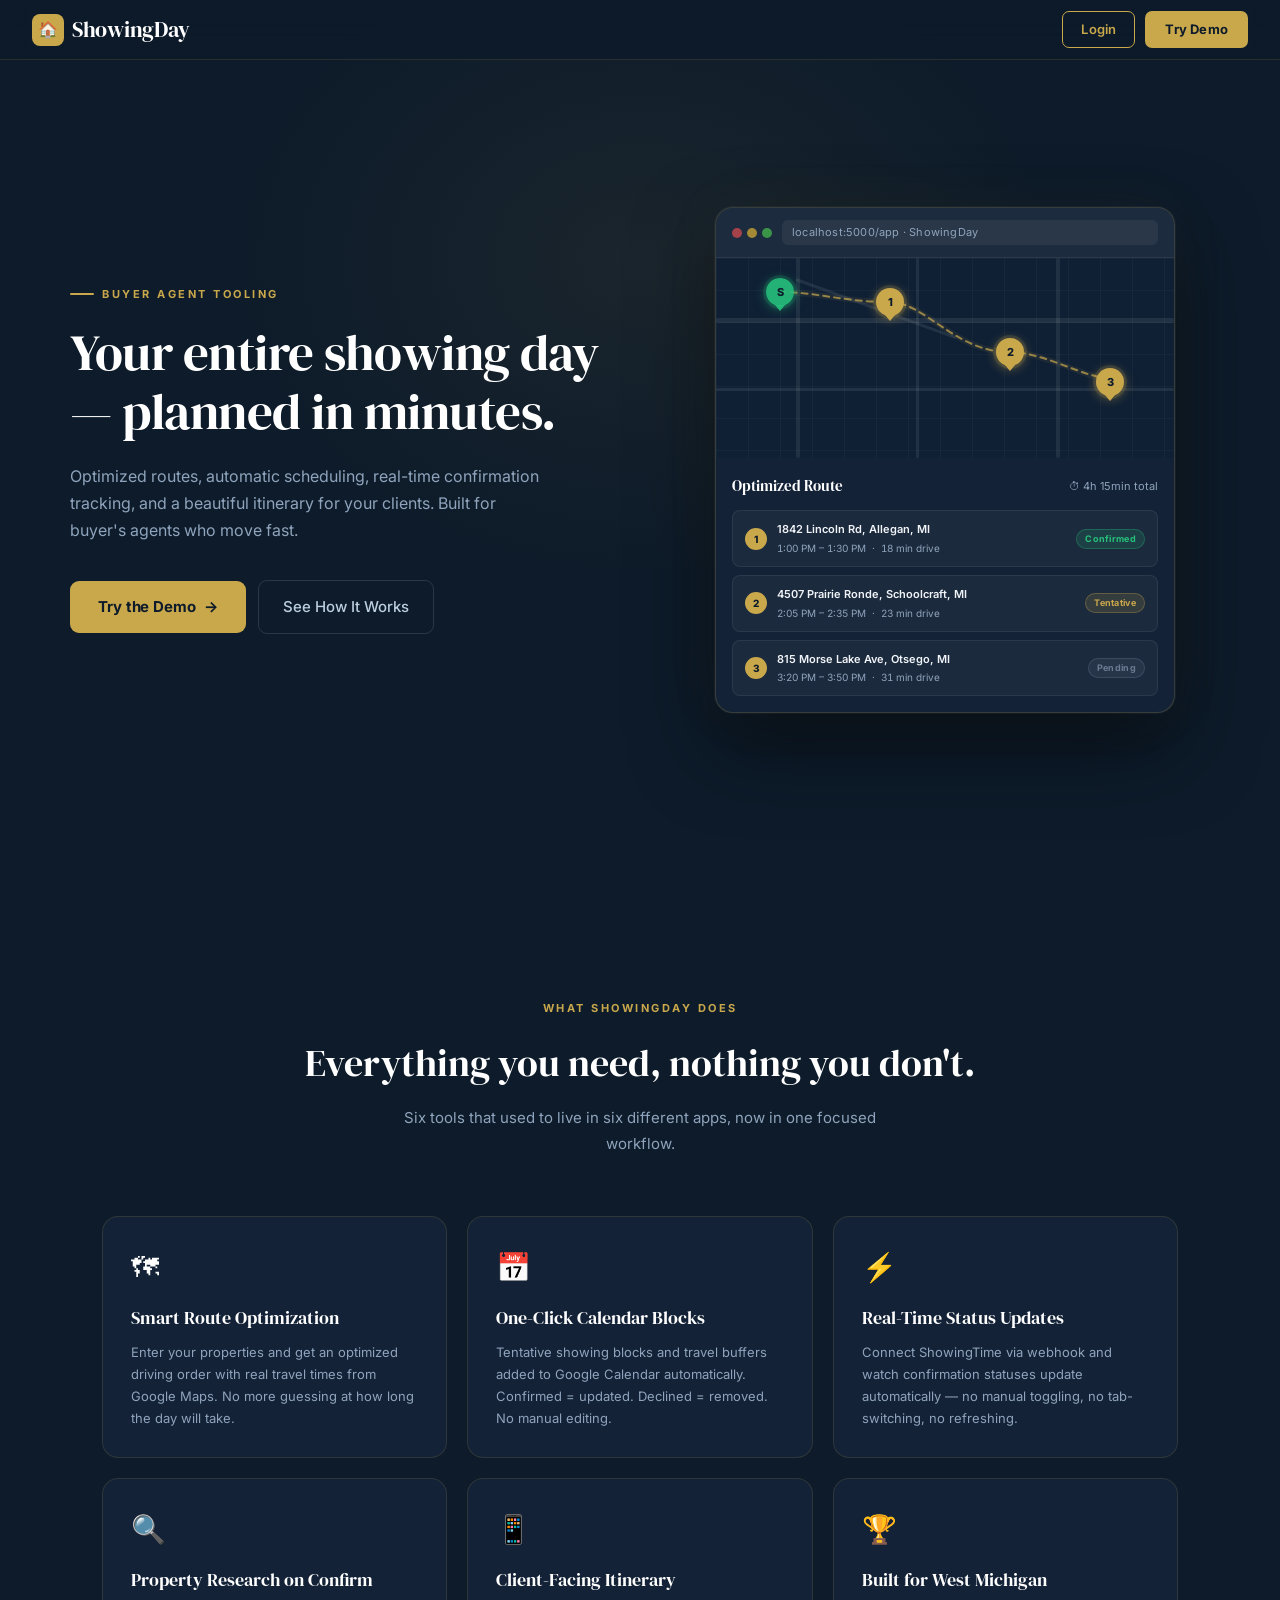
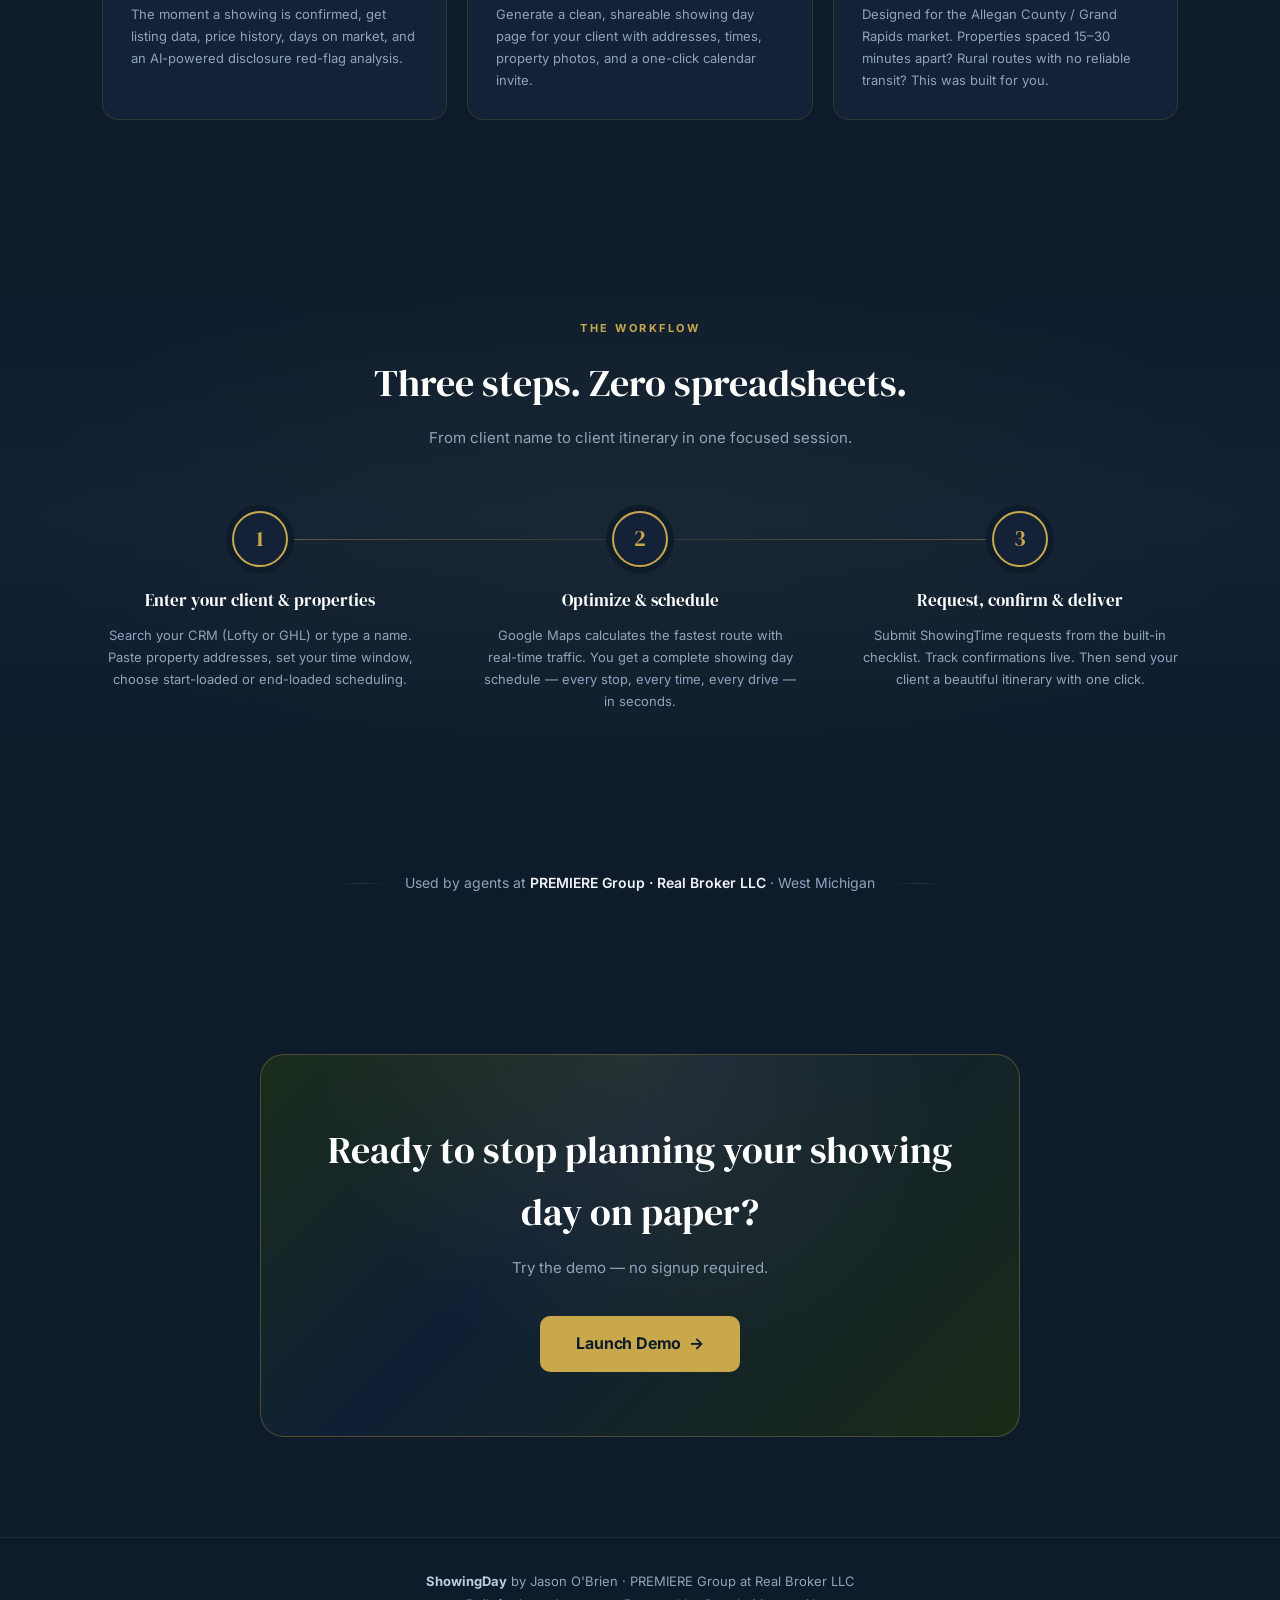
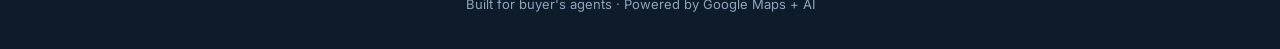
==== ui/landing.html @ 868c9749 "Landing page, login, settings panel, Google Calendar fix - ui/landing.html: marketing sales page wit" ====
<!DOCTYPE html>
<html lang="en">
<head>
  <meta charset="UTF-8">
  <meta name="viewport" content="width=device-width, initial-scale=1.0">
  <title>ShowingDay — Your entire showing day, planned in minutes</title>
  <link rel="preconnect" href="https://fonts.googleapis.com">
  <link rel="preconnect" href="https://fonts.gstatic.com" crossorigin>
  <link href="https://fonts.googleapis.com/css2?family=DM+Serif+Display&family=Inter:wght@300;400;500;600;700&display=swap" rel="stylesheet">
  <style>
    /* ── Reset & base ── */
    *, *::before, *::after { box-sizing: border-box; margin: 0; padding: 0; }

    :root {
      --navy:       #0D1B2A;
      --navy-mid:   #1a2d42;
      --navy-light: #243b55;
      --navy-card:  #132236;
      --gold:       #C9A84C;
      --gold-light: #e0c068;
      --gold-dim:   #8a6f2e;
      --gold-bg:    #b8913e;
      --white:      #FFFFFF;
      --white-soft: #f0f4f8;
      --text-muted: #8fa4bc;
      --text-mid:   #bccfe0;
      --border:     rgba(201, 168, 76, 0.15);
      --border-soft: rgba(255, 255, 255, 0.07);
      --radius:     10px;
      --radius-lg:  16px;
    }

    html { scroll-behavior: smooth; }

    body {
      font-family: 'Inter', -apple-system, BlinkMacSystemFont, sans-serif;
      background: var(--navy);
      color: var(--white);
      overflow-x: hidden;
      line-height: 1.6;
    }

    /* ── Scrollbar ── */
    ::-webkit-scrollbar { width: 5px; }
    ::-webkit-scrollbar-track { background: transparent; }
    ::-webkit-scrollbar-thumb { background: rgba(255,255,255,0.15); border-radius: 10px; }

    /* ── Typography ── */
    .serif { font-family: 'DM Serif Display', serif; font-weight: 400; }

    /* ── NAV ── */
    nav {
      position: fixed;
      top: 0; left: 0; right: 0;
      z-index: 1000;
      background: rgba(13, 27, 42, 0.85);
      backdrop-filter: blur(14px);
      -webkit-backdrop-filter: blur(14px);
      border-bottom: 1px solid var(--border);
      padding: 0 32px;
      height: 60px;
      display: flex;
      align-items: center;
      justify-content: space-between;
    }

    .nav-logo {
      font-family: 'DM Serif Display', serif;
      font-size: 22px;
      color: var(--white);
      text-decoration: none;
      display: flex;
      align-items: center;
      gap: 8px;
      letter-spacing: -0.3px;
    }

    .nav-logo .house-icon {
      width: 32px;
      height: 32px;
      background: var(--gold);
      border-radius: 8px;
      display: flex;
      align-items: center;
      justify-content: center;
      font-size: 16px;
      flex-shrink: 0;
    }

    .nav-actions {
      display: flex;
      align-items: center;
      gap: 10px;
    }

    .btn-nav-login {
      background: none;
      border: 1.5px solid var(--gold);
      color: var(--gold);
      font-family: 'Inter', sans-serif;
      font-size: 13px;
      font-weight: 600;
      padding: 7px 18px;
      border-radius: 7px;
      cursor: pointer;
      text-decoration: none;
      transition: all 0.2s ease;
      letter-spacing: 0.2px;
    }

    .btn-nav-login:hover {
      background: rgba(201, 168, 76, 0.1);
      color: var(--gold-light);
    }

    .btn-nav-demo {
      background: var(--gold);
      border: none;
      color: var(--navy);
      font-family: 'Inter', sans-serif;
      font-size: 13px;
      font-weight: 700;
      padding: 8px 20px;
      border-radius: 7px;
      cursor: pointer;
      text-decoration: none;
      transition: all 0.2s ease;
      letter-spacing: 0.2px;
    }

    .btn-nav-demo:hover {
      background: var(--gold-light);
      box-shadow: 0 4px 16px rgba(201, 168, 76, 0.35);
      transform: translateY(-1px);
    }

    /* ── HERO ── */
    .hero {
      min-height: 100vh;
      display: flex;
      align-items: center;
      justify-content: center;
      padding: 100px 32px 80px;
      position: relative;
      overflow: hidden;
    }

    /* Subtle radial glow behind hero */
    .hero::before {
      content: '';
      position: absolute;
      top: -10%;
      left: 50%;
      transform: translateX(-50%);
      width: 900px;
      height: 700px;
      background: radial-gradient(ellipse, rgba(201, 168, 76, 0.07) 0%, transparent 65%);
      pointer-events: none;
    }

    .hero-inner {
      max-width: 1140px;
      width: 100%;
      display: grid;
      grid-template-columns: 1fr 1fr;
      gap: 80px;
      align-items: center;
    }

    .hero-content {
      position: relative;
      z-index: 1;
    }

    .hero-eyebrow {
      font-size: 11px;
      font-weight: 700;
      color: var(--gold);
      text-transform: uppercase;
      letter-spacing: 2.5px;
      margin-bottom: 20px;
      display: flex;
      align-items: center;
      gap: 8px;
    }

    .hero-eyebrow::before {
      content: '';
      display: inline-block;
      width: 24px;
      height: 2px;
      background: var(--gold);
      border-radius: 2px;
    }

    .hero-headline {
      font-family: 'DM Serif Display', serif;
      font-size: clamp(2.4rem, 4vw, 3.6rem);
      line-height: 1.15;
      color: var(--white);
      margin-bottom: 22px;
      letter-spacing: -0.5px;
    }

    .hero-subheadline {
      font-size: 16px;
      color: var(--text-muted);
      line-height: 1.7;
      margin-bottom: 36px;
      max-width: 480px;
    }

    .hero-ctas {
      display: flex;
      gap: 12px;
      flex-wrap: wrap;
      align-items: center;
    }

    .btn-hero-primary {
      background: var(--gold);
      color: var(--navy);
      font-family: 'Inter', sans-serif;
      font-size: 15px;
      font-weight: 700;
      padding: 14px 28px;
      border-radius: 9px;
      border: none;
      cursor: pointer;
      text-decoration: none;
      display: inline-flex;
      align-items: center;
      gap: 6px;
      transition: all 0.2s ease;
      letter-spacing: -0.1px;
    }

    .btn-hero-primary:hover {
      background: var(--gold-light);
      box-shadow: 0 6px 24px rgba(201, 168, 76, 0.4);
      transform: translateY(-2px);
    }

    .btn-hero-ghost {
      background: none;
      color: var(--text-mid);
      font-family: 'Inter', sans-serif;
      font-size: 15px;
      font-weight: 500;
      padding: 14px 24px;
      border-radius: 9px;
      border: 1px solid rgba(255,255,255,0.12);
      cursor: pointer;
      text-decoration: none;
      display: inline-flex;
      align-items: center;
      gap: 6px;
      transition: all 0.2s ease;
    }

    .btn-hero-ghost:hover {
      border-color: rgba(255,255,255,0.25);
      color: var(--white);
      background: rgba(255,255,255,0.05);
    }

    /* ── Hero mockup visual ── */
    .hero-visual {
      position: relative;
      z-index: 1;
      display: flex;
      align-items: center;
      justify-content: center;
    }

    /* Browser / phone chrome frame */
    .mockup-frame {
      width: 100%;
      max-width: 460px;
      background: var(--navy-card);
      border: 1px solid rgba(201, 168, 76, 0.2);
      border-radius: 18px;
      overflow: hidden;
      box-shadow:
        0 0 0 1px rgba(255,255,255,0.04),
        0 32px 80px rgba(0,0,0,0.5),
        0 0 60px rgba(201, 168, 76, 0.06);
    }

    /* Fake browser chrome */
    .mockup-chrome {
      background: rgba(255,255,255,0.04);
      border-bottom: 1px solid rgba(255,255,255,0.07);
      padding: 12px 16px;
      display: flex;
      align-items: center;
      gap: 10px;
    }

    .chrome-dots {
      display: flex;
      gap: 5px;
    }

    .chrome-dot {
      width: 10px;
      height: 10px;
      border-radius: 50%;
    }

    .chrome-dot:nth-child(1) { background: rgba(255,80,80,0.6); }
    .chrome-dot:nth-child(2) { background: rgba(255,200,50,0.6); }
    .chrome-dot:nth-child(3) { background: rgba(80,220,80,0.6); }

    .chrome-url {
      flex: 1;
      background: rgba(255,255,255,0.06);
      border-radius: 6px;
      padding: 4px 10px;
      font-size: 11px;
      color: var(--text-muted);
      font-family: 'Inter', sans-serif;
      letter-spacing: 0.2px;
    }

    /* Map area */
    .mockup-map {
      background: #0f2035;
      position: relative;
      height: 200px;
      overflow: hidden;
    }

    /* Grid lines mimicking map tiles */
    .mockup-map::before {
      content: '';
      position: absolute;
      inset: 0;
      background-image:
        linear-gradient(rgba(255,255,255,0.03) 1px, transparent 1px),
        linear-gradient(90deg, rgba(255,255,255,0.03) 1px, transparent 1px);
      background-size: 32px 32px;
    }

    /* Road-like lines */
    .map-road {
      position: absolute;
      background: rgba(255,255,255,0.08);
      border-radius: 2px;
    }

    .map-road.h1 { top: 60px; left: 0; right: 0; height: 5px; }
    .map-road.h2 { top: 130px; left: 0; right: 0; height: 3px; }
    .map-road.v1 { left: 80px; top: 0; bottom: 0; width: 4px; }
    .map-road.v2 { left: 200px; top: 0; bottom: 0; width: 3px; }
    .map-road.v3 { left: 340px; top: 0; bottom: 0; width: 4px; }
    .map-road.diag {
      top: 20px;
      left: 80px;
      width: 170px;
      height: 3px;
      transform: rotate(20deg);
      transform-origin: left center;
    }

    /* Route connector line */
    .route-connector {
      position: absolute;
      top: 0; left: 0; right: 0; bottom: 0;
      pointer-events: none;
    }

    .route-connector svg {
      width: 100%;
      height: 100%;
    }

    /* Map markers */
    .map-marker {
      position: absolute;
      width: 28px;
      height: 28px;
      background: var(--gold);
      border-radius: 50%;
      display: flex;
      align-items: center;
      justify-content: center;
      font-size: 11px;
      font-weight: 800;
      color: var(--navy);
      font-family: 'Inter', sans-serif;
      box-shadow: 0 2px 12px rgba(201, 168, 76, 0.5), 0 0 0 3px rgba(201, 168, 76, 0.15);
      z-index: 2;
    }

    .map-marker::after {
      content: '';
      position: absolute;
      bottom: -5px;
      left: 50%;
      transform: translateX(-50%);
      width: 0;
      height: 0;
      border-left: 5px solid transparent;
      border-right: 5px solid transparent;
      border-top: 6px solid var(--gold);
    }

    .map-marker.start {
      background: rgba(39, 193, 124, 0.9);
      box-shadow: 0 2px 12px rgba(39, 193, 124, 0.5), 0 0 0 3px rgba(39, 193, 124, 0.15);
    }

    .map-marker.start::after {
      border-top-color: rgba(39, 193, 124, 0.9);
    }

    .map-marker.m1 { top: 20px; left: 50px; }
    .map-marker.m2 { top: 30px; left: 160px; }
    .map-marker.m3 { top: 80px; left: 280px; }
    .map-marker.m4 { top: 110px; left: 380px; }

    /* Sidebar rows */
    .mockup-sidebar {
      padding: 16px;
      display: flex;
      flex-direction: column;
      gap: 8px;
    }

    .mockup-header-row {
      display: flex;
      align-items: center;
      justify-content: space-between;
      margin-bottom: 4px;
    }

    .mockup-title {
      font-family: 'DM Serif Display', serif;
      font-size: 15px;
      color: var(--white);
    }

    .mockup-meta {
      font-size: 11px;
      color: var(--text-muted);
      font-family: 'Inter', sans-serif;
    }

    .mockup-stop {
      background: rgba(255,255,255,0.04);
      border: 1px solid rgba(255,255,255,0.07);
      border-radius: 8px;
      padding: 10px 12px;
      display: flex;
      align-items: center;
      gap: 10px;
    }

    .mockup-stop-num {
      width: 22px;
      height: 22px;
      background: var(--gold);
      border-radius: 50%;
      display: flex;
      align-items: center;
      justify-content: center;
      font-size: 10px;
      font-weight: 800;
      color: var(--navy);
      flex-shrink: 0;
      font-family: 'Inter', sans-serif;
    }

    .mockup-stop-info {
      flex: 1;
      min-width: 0;
    }

    .mockup-stop-addr {
      font-size: 11px;
      font-weight: 600;
      color: var(--white-soft);
      font-family: 'Inter', sans-serif;
      white-space: nowrap;
      overflow: hidden;
      text-overflow: ellipsis;
    }

    .mockup-stop-time {
      font-size: 10px;
      color: var(--text-muted);
      font-family: 'Inter', sans-serif;
      margin-top: 1px;
      font-variant-numeric: tabular-nums;
    }

    .mockup-badge {
      padding: 2px 8px;
      border-radius: 10px;
      font-size: 9px;
      font-weight: 700;
      font-family: 'Inter', sans-serif;
      letter-spacing: 0.3px;
      flex-shrink: 0;
    }

    .badge-confirmed {
      background: rgba(39, 193, 124, 0.15);
      color: #27c17c;
      border: 1px solid rgba(39, 193, 124, 0.3);
    }

    .badge-tentative {
      background: rgba(201, 168, 76, 0.15);
      color: var(--gold);
      border: 1px solid rgba(201, 168, 76, 0.3);
    }

    .badge-pending {
      background: rgba(107, 124, 147, 0.15);
      color: #6b7c93;
      border: 1px solid rgba(107, 124, 147, 0.3);
    }

    /* ── FEATURES SECTION ── */
    .section-features {
      padding: 100px 32px;
      max-width: 1140px;
      margin: 0 auto;
    }

    .section-label {
      font-size: 11px;
      font-weight: 700;
      color: var(--gold);
      text-transform: uppercase;
      letter-spacing: 2.5px;
      text-align: center;
      margin-bottom: 14px;
    }

    .section-headline {
      font-family: 'DM Serif Display', serif;
      font-size: clamp(1.8rem, 3vw, 2.6rem);
      text-align: center;
      color: var(--white);
      margin-bottom: 12px;
    }

    .section-subhead {
      text-align: center;
      color: var(--text-muted);
      font-size: 15px;
      max-width: 540px;
      margin: 0 auto 60px;
      line-height: 1.7;
    }

    .features-grid {
      display: grid;
      grid-template-columns: repeat(3, 1fr);
      gap: 20px;
    }

    .feature-card {
      background: var(--navy-card);
      border: 1px solid var(--border);
      border-radius: var(--radius-lg);
      padding: 28px;
      transition: all 0.25s ease;
      position: relative;
      overflow: hidden;
    }

    .feature-card::before {
      content: '';
      position: absolute;
      top: 0; left: 0; right: 0;
      height: 2px;
      background: linear-gradient(90deg, transparent, rgba(201, 168, 76, 0.4), transparent);
      opacity: 0;
      transition: opacity 0.25s ease;
    }

    .feature-card:hover {
      border-color: rgba(201, 168, 76, 0.3);
      transform: translateY(-3px);
      box-shadow: 0 16px 48px rgba(0, 0, 0, 0.3);
    }

    .feature-card:hover::before { opacity: 1; }

    .feature-icon {
      font-size: 28px;
      margin-bottom: 14px;
      display: block;
    }

    .feature-title {
      font-family: 'DM Serif Display', serif;
      font-size: 18px;
      color: var(--white);
      margin-bottom: 8px;
    }

    .feature-desc {
      font-size: 13px;
      color: var(--text-muted);
      line-height: 1.7;
    }

    /* ── HOW IT WORKS ── */
    .section-how {
      padding: 100px 32px;
      background: linear-gradient(180deg, var(--navy) 0%, rgba(26, 45, 66, 0.4) 50%, var(--navy) 100%);
      position: relative;
    }

    .section-how::before {
      content: '';
      position: absolute;
      inset: 0;
      background: radial-gradient(ellipse at 50% 50%, rgba(201, 168, 76, 0.04) 0%, transparent 70%);
      pointer-events: none;
    }

    .how-inner {
      max-width: 1140px;
      margin: 0 auto;
    }

    .how-steps {
      display: grid;
      grid-template-columns: repeat(3, 1fr);
      gap: 0;
      position: relative;
      margin-top: 60px;
    }

    /* Connector line between steps */
    .how-steps::before {
      content: '';
      position: absolute;
      top: 28px;
      left: calc(16.67% + 28px);
      right: calc(16.67% + 28px);
      height: 1px;
      background: linear-gradient(90deg, var(--gold), rgba(201, 168, 76, 0.3), var(--gold));
      opacity: 0.4;
    }

    .how-step {
      display: flex;
      flex-direction: column;
      align-items: center;
      text-align: center;
      padding: 0 32px;
      position: relative;
    }

    .how-step-number {
      width: 56px;
      height: 56px;
      border-radius: 50%;
      background: var(--navy-card);
      border: 2px solid var(--gold);
      display: flex;
      align-items: center;
      justify-content: center;
      font-family: 'DM Serif Display', serif;
      font-size: 22px;
      color: var(--gold);
      margin-bottom: 20px;
      flex-shrink: 0;
      position: relative;
      z-index: 1;
      box-shadow: 0 0 0 6px var(--navy);
    }

    .how-step-title {
      font-family: 'DM Serif Display', serif;
      font-size: 17px;
      color: var(--white);
      margin-bottom: 10px;
    }

    .how-step-desc {
      font-size: 13px;
      color: var(--text-muted);
      line-height: 1.7;
    }

    /* ── TRUST BAR ── */
    .section-trust {
      padding: 60px 32px;
      text-align: center;
      position: relative;
    }

    .trust-inner {
      display: flex;
      align-items: center;
      justify-content: center;
      gap: 20px;
      max-width: 600px;
      margin: 0 auto;
    }

    .trust-line {
      flex: 1;
      height: 1px;
      background: linear-gradient(90deg, transparent, rgba(255,255,255,0.12), transparent);
    }

    .trust-text {
      font-size: 14px;
      color: var(--text-muted);
      white-space: nowrap;
      font-weight: 400;
      text-align: center;
      flex-shrink: 0;
    }

    .trust-text strong {
      color: var(--white-soft);
      font-weight: 600;
    }

    /* ── CTA BANNER ── */
    .section-cta {
      padding: 100px 32px;
    }

    .cta-banner {
      max-width: 760px;
      margin: 0 auto;
      background: linear-gradient(135deg, #1a2c1a 0%, #0f2035 40%, #1a2a16 100%);
      border: 1px solid rgba(201, 168, 76, 0.3);
      border-radius: 24px;
      padding: 64px 48px;
      text-align: center;
      position: relative;
      overflow: hidden;
    }

    .cta-banner::before {
      content: '';
      position: absolute;
      inset: 0;
      background: radial-gradient(ellipse at 50% 0%, rgba(201, 168, 76, 0.12) 0%, transparent 60%);
      pointer-events: none;
    }

    .cta-headline {
      font-family: 'DM Serif Display', serif;
      font-size: clamp(1.7rem, 3vw, 2.4rem);
      color: var(--white);
      margin-bottom: 14px;
      position: relative;
      z-index: 1;
    }

    .cta-subtext {
      font-size: 15px;
      color: var(--text-muted);
      margin-bottom: 36px;
      position: relative;
      z-index: 1;
    }

    .btn-cta {
      display: inline-flex;
      align-items: center;
      gap: 8px;
      background: var(--gold);
      color: var(--navy);
      font-family: 'Inter', sans-serif;
      font-size: 16px;
      font-weight: 700;
      padding: 15px 36px;
      border-radius: 10px;
      border: none;
      cursor: pointer;
      text-decoration: none;
      transition: all 0.2s ease;
      position: relative;
      z-index: 1;
      letter-spacing: -0.2px;
    }

    .btn-cta:hover {
      background: var(--gold-light);
      box-shadow: 0 8px 32px rgba(201, 168, 76, 0.4);
      transform: translateY(-2px);
    }

    /* ── FOOTER ── */
    footer {
      border-top: 1px solid var(--border-soft);
      padding: 32px;
      text-align: center;
    }

    .footer-text {
      font-size: 13px;
      color: var(--text-muted);
      line-height: 1.8;
    }

    .footer-text strong {
      color: var(--text-mid);
    }

    /* ── RESPONSIVE ── */
    @media (max-width: 1000px) {
      .hero-inner {
        grid-template-columns: 1fr;
        gap: 48px;
        text-align: center;
      }

      .hero-eyebrow {
        justify-content: center;
      }

      .hero-subheadline {
        max-width: none;
      }

      .hero-ctas {
        justify-content: center;
      }

      .hero-visual {
        order: -1;
      }

      .mockup-frame {
        max-width: 400px;
      }

      .features-grid {
        grid-template-columns: repeat(2, 1fr);
      }
    }

    @media (max-width: 700px) {
      nav { padding: 0 20px; }
      .nav-logo span:not(.house-icon) { display: none; }

      .hero { padding: 90px 20px 60px; }
      .hero-headline { font-size: 2.1rem; }

      .section-features,
      .section-how,
      .section-cta { padding: 70px 20px; }

      .features-grid { grid-template-columns: 1fr; }

      .how-steps {
        grid-template-columns: 1fr;
        gap: 40px;
      }

      .how-steps::before { display: none; }

      .cta-banner { padding: 44px 28px; }

      .trust-inner { flex-direction: column; gap: 10px; }
      .trust-line { width: 100px; height: 1px; }
    }
  </style>
</head>
<body>

<!-- ════════════════════ NAV ════════════════════ -->
<nav>
  <a href="/" class="nav-logo">
    <span class="house-icon">🏠</span>
    ShowingDay
  </a>
  <div class="nav-actions">
    <a href="/login" class="btn-nav-login">Login</a>
    <a href="/login" class="btn-nav-demo">Try Demo</a>
  </div>
</nav>


<!-- ════════════════════ HERO ════════════════════ -->
<section class="hero">
  <div class="hero-inner">

    <!-- Left: copy -->
    <div class="hero-content">
      <div class="hero-eyebrow">Buyer Agent Tooling</div>
      <h1 class="hero-headline serif">Your entire showing day — planned in minutes.</h1>
      <p class="hero-subheadline">
        Optimized routes, automatic scheduling, real-time confirmation tracking, and a beautiful itinerary for your clients. Built for buyer's agents who move fast.
      </p>
      <div class="hero-ctas">
        <a href="/login" class="btn-hero-primary">Try the Demo &nbsp;→</a>
        <a href="#how-it-works" class="btn-hero-ghost">See How It Works</a>
      </div>
    </div>

    <!-- Right: mockup visual -->
    <div class="hero-visual">
      <div class="mockup-frame">

        <!-- Browser chrome -->
        <div class="mockup-chrome">
          <div class="chrome-dots">
            <div class="chrome-dot"></div>
            <div class="chrome-dot"></div>
            <div class="chrome-dot"></div>
          </div>
          <div class="chrome-url">localhost:5000/app · ShowingDay</div>
        </div>

        <!-- Map area -->
        <div class="mockup-map">
          <div class="map-road h1"></div>
          <div class="map-road h2"></div>
          <div class="map-road v1"></div>
          <div class="map-road v2"></div>
          <div class="map-road v3"></div>
          <div class="map-road diag"></div>

          <!-- Route connector SVG -->
          <div class="route-connector">
            <svg viewBox="0 0 460 200" preserveAspectRatio="none" xmlns="http://www.w3.org/2000/svg">
              <!-- Dashed gold route line connecting markers -->
              <path
                d="M 64 34 C 100 34, 130 44, 174 44 C 210 44, 240 94, 294 94 C 330 94, 370 120, 394 120"
                fill="none"
                stroke="#C9A84C"
                stroke-width="2"
                stroke-dasharray="6 5"
                stroke-linecap="round"
                opacity="0.7"
              />
              <!-- Glow version -->
              <path
                d="M 64 34 C 100 34, 130 44, 174 44 C 210 44, 240 94, 294 94 C 330 94, 370 120, 394 120"
                fill="none"
                stroke="#C9A84C"
                stroke-width="6"
                stroke-linecap="round"
                opacity="0.08"
              />
            </svg>
          </div>

          <div class="map-marker start m1">S</div>
          <div class="map-marker m2">1</div>
          <div class="map-marker m3">2</div>
          <div class="map-marker m4">3</div>
        </div>

        <!-- Stop list sidebar -->
        <div class="mockup-sidebar">
          <div class="mockup-header-row">
            <span class="mockup-title">Optimized Route</span>
            <span class="mockup-meta">⏱ 4h 15min total</span>
          </div>

          <div class="mockup-stop">
            <div class="mockup-stop-num">1</div>
            <div class="mockup-stop-info">
              <div class="mockup-stop-addr">1842 Lincoln Rd, Allegan, MI</div>
              <div class="mockup-stop-time">1:00 PM – 1:30 PM &nbsp;·&nbsp; 18 min drive</div>
            </div>
            <span class="mockup-badge badge-confirmed">Confirmed</span>
          </div>

          <div class="mockup-stop">
            <div class="mockup-stop-num">2</div>
            <div class="mockup-stop-info">
              <div class="mockup-stop-addr">4507 Prairie Ronde, Schoolcraft, MI</div>
              <div class="mockup-stop-time">2:05 PM – 2:35 PM &nbsp;·&nbsp; 23 min drive</div>
            </div>
            <span class="mockup-badge badge-tentative">Tentative</span>
          </div>

          <div class="mockup-stop">
            <div class="mockup-stop-num">3</div>
            <div class="mockup-stop-info">
              <div class="mockup-stop-addr">815 Morse Lake Ave, Otsego, MI</div>
              <div class="mockup-stop-time">3:20 PM – 3:50 PM &nbsp;·&nbsp; 31 min drive</div>
            </div>
            <span class="mockup-badge badge-pending">Pending</span>
          </div>
        </div>

      </div>
    </div>

  </div>
</section>


<!-- ════════════════════ FEATURES ════════════════════ -->
<section class="section-features" id="features">
  <div class="section-label">What ShowingDay Does</div>
  <h2 class="section-headline serif">Everything you need, nothing you don't.</h2>
  <p class="section-subhead">Six tools that used to live in six different apps, now in one focused workflow.</p>

  <div class="features-grid">

    <div class="feature-card">
      <span class="feature-icon">🗺</span>
      <div class="feature-title serif">Smart Route Optimization</div>
      <p class="feature-desc">Enter your properties and get an optimized driving order with real travel times from Google Maps. No more guessing at how long the day will take.</p>
    </div>

    <div class="feature-card">
      <span class="feature-icon">📅</span>
      <div class="feature-title serif">One-Click Calendar Blocks</div>
      <p class="feature-desc">Tentative showing blocks and travel buffers added to Google Calendar automatically. Confirmed = updated. Declined = removed. No manual editing.</p>
    </div>

    <div class="feature-card">
      <span class="feature-icon">⚡</span>
      <div class="feature-title serif">Real-Time Status Updates</div>
      <p class="feature-desc">Connect ShowingTime via webhook and watch confirmation statuses update automatically — no manual toggling, no tab-switching, no refreshing.</p>
    </div>

    <div class="feature-card">
      <span class="feature-icon">🔍</span>
      <div class="feature-title serif">Property Research on Confirm</div>
      <p class="feature-desc">The moment a showing is confirmed, get listing data, price history, days on market, and an AI-powered disclosure red-flag analysis.</p>
    </div>

    <div class="feature-card">
      <span class="feature-icon">📱</span>
      <div class="feature-title serif">Client-Facing Itinerary</div>
      <p class="feature-desc">Generate a clean, shareable showing day page for your client with addresses, times, property photos, and a one-click calendar invite.</p>
    </div>

    <div class="feature-card">
      <span class="feature-icon">🏆</span>
      <div class="feature-title serif">Built for West Michigan</div>
      <p class="feature-desc">Designed for the Allegan County / Grand Rapids market. Properties spaced 15–30 minutes apart? Rural routes with no reliable transit? This was built for you.</p>
    </div>

  </div>
</section>


<!-- ════════════════════ HOW IT WORKS ════════════════════ -->
<section class="section-how" id="how-it-works">
  <div class="how-inner">
    <div class="section-label">The Workflow</div>
    <h2 class="section-headline serif">Three steps. Zero spreadsheets.</h2>
    <p class="section-subhead">From client name to client itinerary in one focused session.</p>

    <div class="how-steps">

      <div class="how-step">
        <div class="how-step-number">1</div>
        <div class="how-step-title serif">Enter your client &amp; properties</div>
        <p class="how-step-desc">Search your CRM (Lofty or GHL) or type a name. Paste property addresses, set your time window, choose start-loaded or end-loaded scheduling.</p>
      </div>

      <div class="how-step">
        <div class="how-step-number">2</div>
        <div class="how-step-title serif">Optimize &amp; schedule</div>
        <p class="how-step-desc">Google Maps calculates the fastest route with real-time traffic. You get a complete showing day schedule — every stop, every time, every drive — in seconds.</p>
      </div>

      <div class="how-step">
        <div class="how-step-number">3</div>
        <div class="how-step-title serif">Request, confirm &amp; deliver</div>
        <p class="how-step-desc">Submit ShowingTime requests from the built-in checklist. Track confirmations live. Then send your client a beautiful itinerary with one click.</p>
      </div>

    </div>
  </div>
</section>


<!-- ════════════════════ TRUST BAR ════════════════════ -->
<section class="section-trust">
  <div class="trust-inner">
    <div class="trust-line"></div>
    <p class="trust-text">Used by agents at <strong>PREMIERE Group &middot; Real Broker LLC</strong> &middot; West Michigan</p>
    <div class="trust-line"></div>
  </div>
</section>


<!-- ════════════════════ CTA BANNER ════════════════════ -->
<section class="section-cta">
  <div class="cta-banner">
    <h2 class="cta-headline serif">Ready to stop planning your showing day on paper?</h2>
    <p class="cta-subtext">Try the demo — no signup required.</p>
    <a href="/login" class="btn-cta">Launch Demo &nbsp;→</a>
  </div>
</section>


<!-- ════════════════════ FOOTER ════════════════════ -->
<footer>
  <p class="footer-text">
    <strong>ShowingDay</strong> by Jason O'Brien &middot; PREMIERE Group at Real Broker LLC<br>
    Built for buyer's agents &middot; Powered by Google Maps + AI
  </p>
</footer>

</body>
</html>
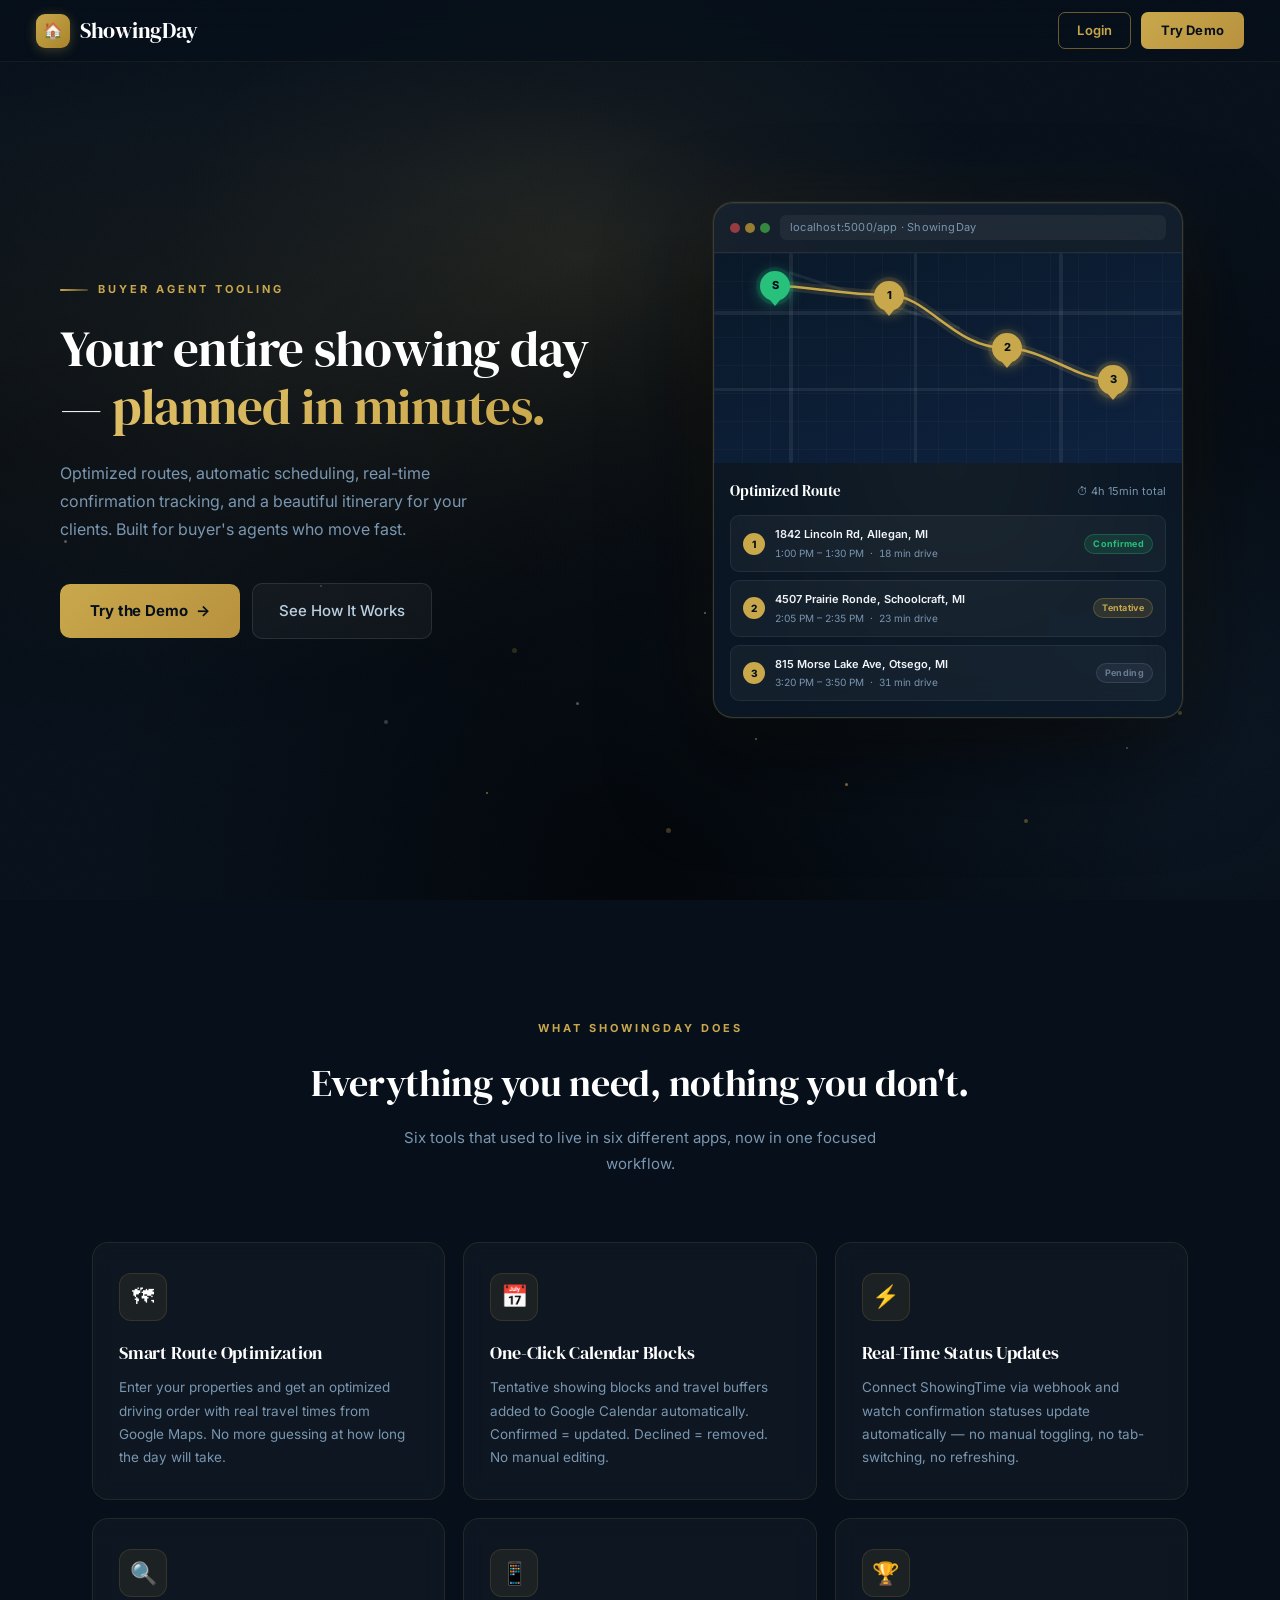
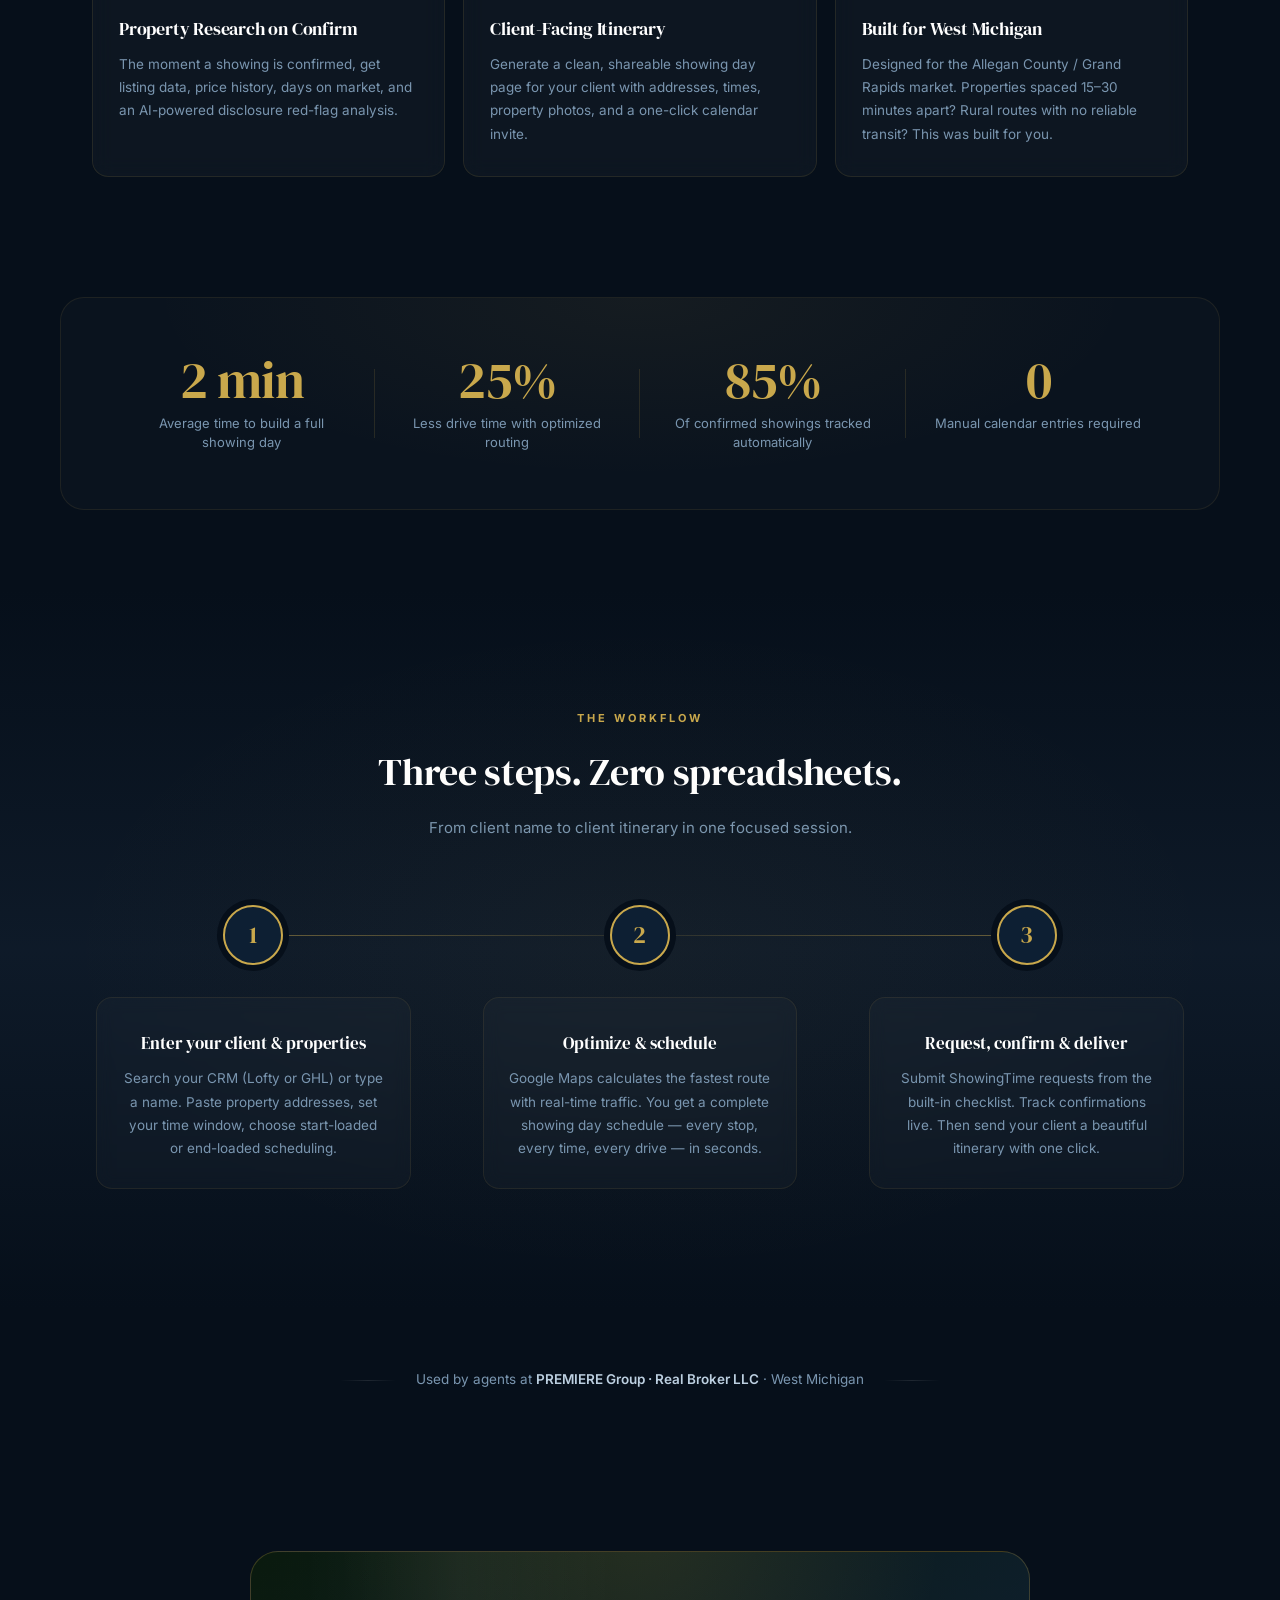
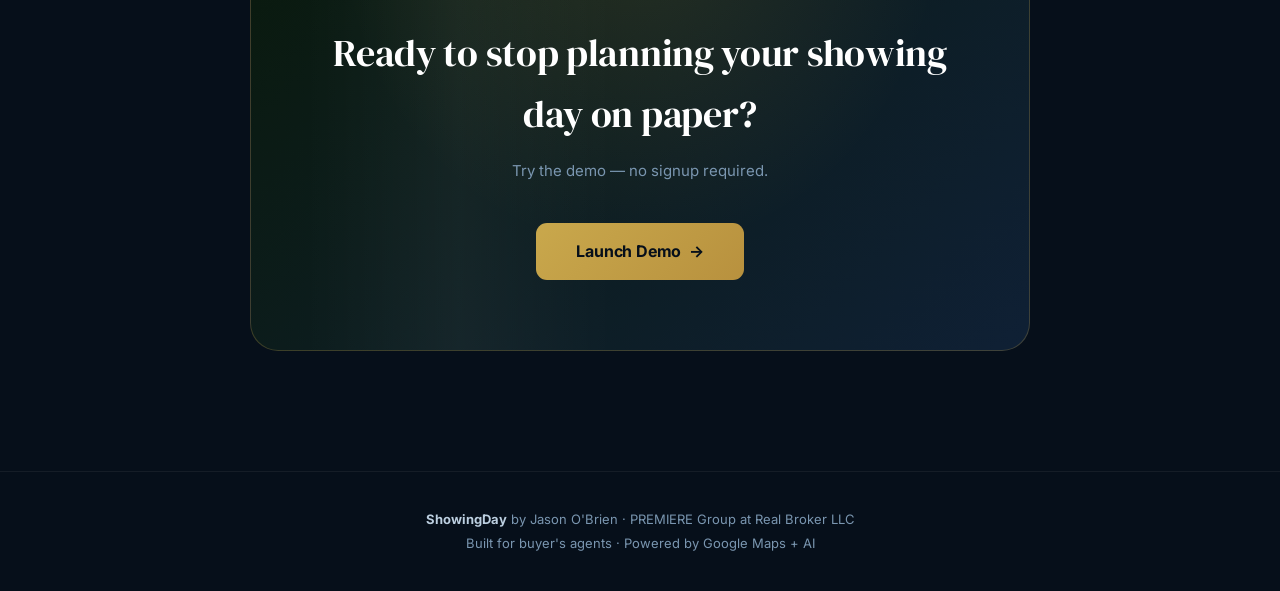
==== commit 482ee0c2: "Cinematic landing page redesign + full-trip calendar events Landing page: - Animated hero: drifting " ====
--- a/ui/landing.html
+++ b/ui/landing.html
@@ -7,27 +7,40 @@
   <link rel="preconnect" href="https://fonts.googleapis.com">
   <link rel="preconnect" href="https://fonts.gstatic.com" crossorigin>
   <link href="https://fonts.googleapis.com/css2?family=DM+Serif+Display&family=Inter:wght@300;400;500;600;700&display=swap" rel="stylesheet">
+
+  <!-- SVG noise filter for cinematic grain -->
+  <svg width="0" height="0" style="position:absolute">
+    <filter id="grain">
+      <feTurbulence type="fractalNoise" baseFrequency="0.65" numOctaves="3" stitchTiles="stitch"/>
+      <feColorMatrix type="saturate" values="0"/>
+      <feBlend in="SourceGraphic" mode="overlay" result="blend"/>
+      <feComposite in="blend" in2="SourceGraphic" operator="in"/>
+    </filter>
+  </svg>
+
   <style>
     /* ── Reset & base ── */
     *, *::before, *::after { box-sizing: border-box; margin: 0; padding: 0; }
 
     :root {
-      --navy:       #0D1B2A;
-      --navy-mid:   #1a2d42;
-      --navy-light: #243b55;
-      --navy-card:  #132236;
-      --gold:       #C9A84C;
-      --gold-light: #e0c068;
-      --gold-dim:   #8a6f2e;
-      --gold-bg:    #b8913e;
-      --white:      #FFFFFF;
-      --white-soft: #f0f4f8;
-      --text-muted: #8fa4bc;
-      --text-mid:   #bccfe0;
-      --border:     rgba(201, 168, 76, 0.15);
-      --border-soft: rgba(255, 255, 255, 0.07);
-      --radius:     10px;
-      --radius-lg:  16px;
+      --navy:          #060f1a;
+      --navy-surface:  #0D1B2A;
+      --navy-mid:      #1a2d42;
+      --navy-light:    #243b55;
+      --navy-card:     #0d1f33;
+      --gold:          #C9A84C;
+      --gold-light:    #e0c068;
+      --gold-dim:      #8a6f2e;
+      --gold-glow:     rgba(201, 168, 76, 0.18);
+      --white:         #FFFFFF;
+      --white-soft:    #f0f4f8;
+      --text-muted:    #7a96b0;
+      --text-mid:      #bccfe0;
+      --border:        rgba(201, 168, 76, 0.15);
+      --border-soft:   rgba(255, 255, 255, 0.06);
+      --radius:        10px;
+      --radius-lg:     16px;
+      --radius-xl:     24px;
     }
 
     html { scroll-behavior: smooth; }
@@ -40,28 +53,150 @@
       line-height: 1.6;
     }
 
-    /* ── Scrollbar ── */
     ::-webkit-scrollbar { width: 5px; }
     ::-webkit-scrollbar-track { background: transparent; }
-    ::-webkit-scrollbar-thumb { background: rgba(255,255,255,0.15); border-radius: 10px; }
-
-    /* ── Typography ── */
+    ::-webkit-scrollbar-thumb { background: rgba(255,255,255,0.12); border-radius: 10px; }
+
     .serif { font-family: 'DM Serif Display', serif; font-weight: 400; }
 
-    /* ── NAV ── */
+    /* ══════════════════════════════════════════
+       KEYFRAME ANIMATIONS
+    ══════════════════════════════════════════ */
+
+    @keyframes drift {
+      0%   { transform: translateX(-15%) translateY(0) scale(1); }
+      33%  { transform: translateX(5%) translateY(-8%) scale(1.08); }
+      66%  { transform: translateX(18%) translateY(5%) scale(0.96); }
+      100% { transform: translateX(-15%) translateY(0) scale(1); }
+    }
+
+    @keyframes float {
+      0%   { transform: translateY(0px) translateX(0px); opacity: 0; }
+      10%  { opacity: 1; }
+      90%  { opacity: 0.6; }
+      100% { transform: translateY(-120px) translateX(20px); opacity: 0; }
+    }
+
+    @keyframes cardFloat {
+      0%   { transform: translateY(0px) rotate(-0.3deg); }
+      100% { transform: translateY(-12px) rotate(0.3deg); }
+    }
+
+    @keyframes popIn {
+      0%   { transform: scale(0) rotate(-10deg); opacity: 0; }
+      70%  { transform: scale(1.2) rotate(3deg); }
+      100% { transform: scale(1) rotate(0deg); opacity: 1; }
+    }
+
+    @keyframes slideInRight {
+      from { transform: translateX(30px); opacity: 0; }
+      to   { transform: translateX(0); opacity: 1; }
+    }
+
+    @keyframes drawPath {
+      to { stroke-dashoffset: 0; }
+    }
+
+    @keyframes goldGlowPulse {
+      0%, 100% { box-shadow: 0 0 40px rgba(201, 168, 76, 0.15), 0 0 80px rgba(201, 168, 76, 0.05); }
+      50%       { box-shadow: 0 0 60px rgba(201, 168, 76, 0.28), 0 0 120px rgba(201, 168, 76, 0.10); }
+    }
+
+    @keyframes gradientShift {
+      0%   { background-position: 0% 50%; }
+      50%  { background-position: 100% 50%; }
+      100% { background-position: 0% 50%; }
+    }
+
+    @keyframes shimmerSweep {
+      0%   { left: -100%; }
+      100% { left: 150%; }
+    }
+
+    @keyframes pulseRing {
+      0%   { transform: scale(0.95); box-shadow: 0 0 0 0 rgba(201, 168, 76, 0.5); }
+      70%  { transform: scale(1); box-shadow: 0 0 0 14px rgba(201, 168, 76, 0); }
+      100% { transform: scale(0.95); box-shadow: 0 0 0 0 rgba(201, 168, 76, 0); }
+    }
+
+    @keyframes connectorGrow {
+      from { width: 0; opacity: 0; }
+      to   { opacity: 1; }
+    }
+
+    @keyframes stepPulse {
+      0%, 100% { box-shadow: 0 0 0 0 rgba(201, 168, 76, 0.3), 0 0 0 6px var(--navy); }
+      50%       { box-shadow: 0 0 0 8px rgba(201, 168, 76, 0.08), 0 0 0 6px var(--navy); }
+    }
+
+    /* ══════════════════════════════════════════
+       SCROLL REVEAL
+    ══════════════════════════════════════════ */
+
+    .reveal {
+      opacity: 0;
+      transform: translateY(30px);
+      transition: opacity 0.7s ease, transform 0.7s ease;
+    }
+    .reveal.visible {
+      opacity: 1;
+      transform: none;
+    }
+
+    .reveal-left {
+      opacity: 0;
+      transform: translateX(-40px);
+      transition: opacity 0.7s ease, transform 0.7s ease;
+    }
+    .reveal-left.visible {
+      opacity: 1;
+      transform: none;
+    }
+
+    .reveal-right {
+      opacity: 0;
+      transform: translateX(40px);
+      transition: opacity 0.7s ease, transform 0.7s ease;
+    }
+    .reveal-right.visible {
+      opacity: 1;
+      transform: none;
+    }
+
+    .reveal-scale {
+      opacity: 0;
+      transform: scale(0.95);
+      transition: opacity 0.7s ease, transform 0.7s ease;
+    }
+    .reveal-scale.visible {
+      opacity: 1;
+      transform: scale(1);
+    }
+
+    /* ══════════════════════════════════════════
+       NAV
+    ══════════════════════════════════════════ */
+
     nav {
       position: fixed;
       top: 0; left: 0; right: 0;
       z-index: 1000;
-      background: rgba(13, 27, 42, 0.85);
+      background: rgba(6, 15, 26, 0.6);
       backdrop-filter: blur(14px);
       -webkit-backdrop-filter: blur(14px);
-      border-bottom: 1px solid var(--border);
-      padding: 0 32px;
-      height: 60px;
+      border-bottom: 1px solid rgba(201, 168, 76, 0.08);
+      padding: 0 36px;
+      height: 62px;
       display: flex;
       align-items: center;
       justify-content: space-between;
+      transition: background 0.4s ease, border-color 0.4s ease, box-shadow 0.4s ease;
+    }
+
+    nav.scrolled {
+      background: rgba(6, 15, 26, 0.92);
+      border-bottom-color: rgba(201, 168, 76, 0.18);
+      box-shadow: 0 4px 32px rgba(0, 0, 0, 0.4);
     }
 
     .nav-logo {
@@ -71,20 +206,21 @@
       text-decoration: none;
       display: flex;
       align-items: center;
-      gap: 8px;
+      gap: 10px;
       letter-spacing: -0.3px;
     }
 
     .nav-logo .house-icon {
-      width: 32px;
-      height: 32px;
-      background: var(--gold);
-      border-radius: 8px;
+      width: 34px;
+      height: 34px;
+      background: linear-gradient(135deg, var(--gold), #a8832a);
+      border-radius: 9px;
       display: flex;
       align-items: center;
       justify-content: center;
       font-size: 16px;
       flex-shrink: 0;
+      box-shadow: 0 2px 12px rgba(201, 168, 76, 0.3);
     }
 
     .nav-actions {
@@ -95,7 +231,7 @@
 
     .btn-nav-login {
       background: none;
-      border: 1.5px solid var(--gold);
+      border: 1.5px solid rgba(201, 168, 76, 0.5);
       color: var(--gold);
       font-family: 'Inter', sans-serif;
       font-size: 13px;
@@ -104,17 +240,18 @@
       border-radius: 7px;
       cursor: pointer;
       text-decoration: none;
-      transition: all 0.2s ease;
+      transition: all 0.25s ease;
       letter-spacing: 0.2px;
     }
 
     .btn-nav-login:hover {
       background: rgba(201, 168, 76, 0.1);
+      border-color: var(--gold);
       color: var(--gold-light);
     }
 
     .btn-nav-demo {
-      background: var(--gold);
+      background: linear-gradient(135deg, var(--gold), #b8913e);
       border: none;
       color: var(--navy);
       font-family: 'Inter', sans-serif;
@@ -124,17 +261,33 @@
       border-radius: 7px;
       cursor: pointer;
       text-decoration: none;
-      transition: all 0.2s ease;
+      transition: all 0.25s ease;
       letter-spacing: 0.2px;
-    }
-
+      position: relative;
+      overflow: hidden;
+    }
+
+    .btn-nav-demo::after {
+      content: '';
+      position: absolute;
+      top: 0; left: -100%;
+      width: 60%;
+      height: 100%;
+      background: linear-gradient(90deg, transparent, rgba(255,255,255,0.2), transparent);
+      transition: left 0.4s ease;
+    }
+
+    .btn-nav-demo:hover::after { left: 150%; }
     .btn-nav-demo:hover {
-      background: var(--gold-light);
-      box-shadow: 0 4px 16px rgba(201, 168, 76, 0.35);
+      background: linear-gradient(135deg, var(--gold-light), var(--gold));
+      box-shadow: 0 4px 18px rgba(201, 168, 76, 0.4);
       transform: translateY(-1px);
     }
 
-    /* ── HERO ── */
+    /* ══════════════════════════════════════════
+       HERO — CINEMATIC
+    ══════════════════════════════════════════ */
+
     .hero {
       min-height: 100vh;
       display: flex;
@@ -143,28 +296,98 @@
       padding: 100px 32px 80px;
       position: relative;
       overflow: hidden;
-    }
-
-    /* Subtle radial glow behind hero */
+      background: var(--navy);
+    }
+
+    /* Layer 1: deep base */
     .hero::before {
       content: '';
       position: absolute;
-      top: -10%;
-      left: 50%;
-      transform: translateX(-50%);
+      inset: 0;
+      background: radial-gradient(ellipse 80% 60% at 20% 40%, rgba(201, 168, 76, 0.09) 0%, transparent 60%),
+                  radial-gradient(ellipse 60% 50% at 80% 70%, rgba(13, 27, 42, 0.8) 0%, transparent 70%);
+      pointer-events: none;
+      z-index: 0;
+    }
+
+    /* Layer 2: animated drifting gold orb */
+    .hero-glow-orb {
+      position: absolute;
       width: 900px;
       height: 700px;
-      background: radial-gradient(ellipse, rgba(201, 168, 76, 0.07) 0%, transparent 65%);
+      border-radius: 50%;
+      background: radial-gradient(ellipse at center,
+        rgba(201, 168, 76, 0.12) 0%,
+        rgba(201, 168, 76, 0.04) 35%,
+        transparent 65%);
+      animation: drift 20s ease-in-out infinite;
       pointer-events: none;
-    }
+      top: -10%;
+      left: 10%;
+      z-index: 0;
+    }
+
+    /* Layer 3: grain/noise pseudo-element */
+    .hero-grain {
+      position: absolute;
+      inset: 0;
+      z-index: 0;
+      pointer-events: none;
+      opacity: 0.35;
+      background-image: url("data:image/svg+xml,%3Csvg viewBox='0 0 256 256' xmlns='http://www.w3.org/2000/svg'%3E%3Cfilter id='n'%3E%3CfeTurbulence type='fractalNoise' baseFrequency='0.9' numOctaves='4' stitchTiles='stitch'/%3E%3C/filter%3E%3Crect width='100%25' height='100%25' filter='url(%23n)' opacity='0.08'/%3E%3C/svg%3E");
+      background-size: 200px 200px;
+    }
+
+    /* Layer 4: vignette */
+    .hero-vignette {
+      position: absolute;
+      inset: 0;
+      z-index: 0;
+      pointer-events: none;
+      background: radial-gradient(ellipse at 50% 100%, rgba(0,0,0,0.6) 0%, transparent 60%),
+                  radial-gradient(ellipse at 0% 50%, rgba(0,0,0,0.3) 0%, transparent 50%),
+                  radial-gradient(ellipse at 100% 50%, rgba(0,0,0,0.3) 0%, transparent 50%);
+    }
+
+    /* Floating particles */
+    .particle {
+      position: absolute;
+      border-radius: 50%;
+      pointer-events: none;
+      z-index: 0;
+      animation: float linear infinite;
+    }
+
+    .particle:nth-child(1)  { width: 2px; height: 2px; background: rgba(201,168,76,0.7); left: 8%;  top: 85%; animation-duration: 12s; animation-delay: 0s; }
+    .particle:nth-child(2)  { width: 3px; height: 3px; background: rgba(255,255,255,0.4); left: 15%; top: 75%; animation-duration: 15s; animation-delay: 1.2s; }
+    .particle:nth-child(3)  { width: 2px; height: 2px; background: rgba(201,168,76,0.5); left: 22%; top: 90%; animation-duration: 10s; animation-delay: 2.5s; }
+    .particle:nth-child(4)  { width: 4px; height: 4px; background: rgba(255,255,255,0.2); left: 30%; top: 80%; animation-duration: 18s; animation-delay: 0.8s; }
+    .particle:nth-child(5)  { width: 2px; height: 2px; background: rgba(201,168,76,0.6); left: 38%; top: 88%; animation-duration: 13s; animation-delay: 3.1s; }
+    .particle:nth-child(6)  { width: 3px; height: 3px; background: rgba(255,255,255,0.3); left: 45%; top: 78%; animation-duration: 16s; animation-delay: 0.4s; }
+    .particle:nth-child(7)  { width: 5px; height: 5px; background: rgba(201,168,76,0.3); left: 52%; top: 92%; animation-duration: 20s; animation-delay: 1.9s; }
+    .particle:nth-child(8)  { width: 2px; height: 2px; background: rgba(255,255,255,0.5); left: 59%; top: 82%; animation-duration: 11s; animation-delay: 4.0s; }
+    .particle:nth-child(9)  { width: 3px; height: 3px; background: rgba(201,168,76,0.7); left: 66%; top: 87%; animation-duration: 14s; animation-delay: 2.2s; }
+    .particle:nth-child(10) { width: 2px; height: 2px; background: rgba(255,255,255,0.3); left: 73%; top: 76%; animation-duration: 17s; animation-delay: 0.6s; }
+    .particle:nth-child(11) { width: 4px; height: 4px; background: rgba(201,168,76,0.4); left: 80%; top: 91%; animation-duration: 9s;  animation-delay: 3.5s; }
+    .particle:nth-child(12) { width: 2px; height: 2px; background: rgba(255,255,255,0.4); left: 88%; top: 83%; animation-duration: 15s; animation-delay: 1.0s; }
+    .particle:nth-child(13) { width: 3px; height: 3px; background: rgba(201,168,76,0.5); left: 12%; top: 70%; animation-duration: 19s; animation-delay: 5.0s; }
+    .particle:nth-child(14) { width: 2px; height: 2px; background: rgba(255,255,255,0.2); left: 25%; top: 65%; animation-duration: 12s; animation-delay: 2.8s; }
+    .particle:nth-child(15) { width: 5px; height: 5px; background: rgba(201,168,76,0.2); left: 40%; top: 72%; animation-duration: 22s; animation-delay: 1.5s; }
+    .particle:nth-child(16) { width: 2px; height: 2px; background: rgba(255,255,255,0.5); left: 55%; top: 68%; animation-duration: 10s; animation-delay: 3.8s; }
+    .particle:nth-child(17) { width: 3px; height: 3px; background: rgba(201,168,76,0.6); left: 68%; top: 75%; animation-duration: 16s; animation-delay: 0.2s; }
+    .particle:nth-child(18) { width: 2px; height: 2px; background: rgba(255,255,255,0.3); left: 78%; top: 63%; animation-duration: 13s; animation-delay: 4.5s; }
+    .particle:nth-child(19) { width: 4px; height: 4px; background: rgba(201,168,76,0.4); left: 92%; top: 79%; animation-duration: 18s; animation-delay: 2.0s; }
+    .particle:nth-child(20) { width: 3px; height: 3px; background: rgba(255,255,255,0.3); left: 5%;  top: 60%; animation-duration: 14s; animation-delay: 6.0s; }
 
     .hero-inner {
-      max-width: 1140px;
+      max-width: 1160px;
       width: 100%;
       display: grid;
       grid-template-columns: 1fr 1fr;
-      gap: 80px;
-      align-items: center;
+      gap: 72px;
+      align-items: center;
+      position: relative;
+      z-index: 1;
     }
 
     .hero-content {
@@ -177,37 +400,45 @@
       font-weight: 700;
       color: var(--gold);
       text-transform: uppercase;
-      letter-spacing: 2.5px;
-      margin-bottom: 20px;
-      display: flex;
-      align-items: center;
-      gap: 8px;
+      letter-spacing: 3px;
+      margin-bottom: 22px;
+      display: flex;
+      align-items: center;
+      gap: 10px;
     }
 
     .hero-eyebrow::before {
       content: '';
       display: inline-block;
-      width: 24px;
+      width: 28px;
       height: 2px;
-      background: var(--gold);
+      background: linear-gradient(90deg, var(--gold), rgba(201,168,76,0.3));
       border-radius: 2px;
     }
 
     .hero-headline {
       font-family: 'DM Serif Display', serif;
-      font-size: clamp(2.4rem, 4vw, 3.6rem);
-      line-height: 1.15;
+      font-size: clamp(2.4rem, 4vw, 3.8rem);
+      line-height: 1.12;
       color: var(--white);
-      margin-bottom: 22px;
+      margin-bottom: 24px;
       letter-spacing: -0.5px;
+    }
+
+    .hero-headline em {
+      font-style: normal;
+      background: linear-gradient(135deg, var(--gold-light), var(--gold));
+      -webkit-background-clip: text;
+      -webkit-text-fill-color: transparent;
+      background-clip: text;
     }
 
     .hero-subheadline {
       font-size: 16px;
       color: var(--text-muted);
-      line-height: 1.7;
-      margin-bottom: 36px;
-      max-width: 480px;
+      line-height: 1.75;
+      margin-bottom: 40px;
+      max-width: 460px;
     }
 
     .hero-ctas {
@@ -218,53 +449,58 @@
     }
 
     .btn-hero-primary {
-      background: var(--gold);
+      background: linear-gradient(135deg, var(--gold), #b8913e);
       color: var(--navy);
       font-family: 'Inter', sans-serif;
       font-size: 15px;
       font-weight: 700;
-      padding: 14px 28px;
-      border-radius: 9px;
+      padding: 15px 30px;
+      border-radius: 10px;
       border: none;
       cursor: pointer;
       text-decoration: none;
       display: inline-flex;
       align-items: center;
       gap: 6px;
-      transition: all 0.2s ease;
+      transition: all 0.25s ease;
       letter-spacing: -0.1px;
+      position: relative;
+      overflow: hidden;
+      animation: pulseRing 3s ease-in-out infinite;
     }
 
     .btn-hero-primary:hover {
-      background: var(--gold-light);
-      box-shadow: 0 6px 24px rgba(201, 168, 76, 0.4);
+      background: linear-gradient(135deg, var(--gold-light), var(--gold));
+      box-shadow: 0 8px 32px rgba(201, 168, 76, 0.5), 0 0 0 4px rgba(201,168,76,0.1);
       transform: translateY(-2px);
+      animation: none;
     }
 
     .btn-hero-ghost {
-      background: none;
+      background: rgba(255,255,255,0.04);
       color: var(--text-mid);
       font-family: 'Inter', sans-serif;
       font-size: 15px;
       font-weight: 500;
-      padding: 14px 24px;
-      border-radius: 9px;
-      border: 1px solid rgba(255,255,255,0.12);
+      padding: 15px 26px;
+      border-radius: 10px;
+      border: 1px solid rgba(255,255,255,0.1);
       cursor: pointer;
       text-decoration: none;
       display: inline-flex;
       align-items: center;
       gap: 6px;
-      transition: all 0.2s ease;
+      transition: all 0.25s ease;
     }
 
     .btn-hero-ghost:hover {
-      border-color: rgba(255,255,255,0.25);
+      border-color: rgba(201, 168, 76, 0.3);
       color: var(--white);
-      background: rgba(255,255,255,0.05);
-    }
-
-    /* ── Hero mockup visual ── */
+      background: rgba(201, 168, 76, 0.06);
+    }
+
+    /* ── Hero Visual — Animated Glass Card ── */
+
     .hero-visual {
       position: relative;
       z-index: 1;
@@ -273,23 +509,39 @@
       justify-content: center;
     }
 
-    /* Browser / phone chrome frame */
+    /* Gold glow pulse behind the card */
+    .card-glow {
+      position: absolute;
+      width: 80%;
+      height: 80%;
+      border-radius: 50%;
+      background: radial-gradient(ellipse at center, rgba(201, 168, 76, 0.15) 0%, transparent 70%);
+      animation: goldGlowPulse 4s ease-in-out infinite;
+      pointer-events: none;
+      z-index: 0;
+    }
+
     .mockup-frame {
       width: 100%;
-      max-width: 460px;
-      background: var(--navy-card);
-      border: 1px solid rgba(201, 168, 76, 0.2);
-      border-radius: 18px;
+      max-width: 470px;
+      background: rgba(13, 27, 42, 0.72);
+      backdrop-filter: blur(20px);
+      -webkit-backdrop-filter: blur(20px);
+      border: 1px solid rgba(201, 168, 76, 0.25);
+      border-radius: 20px;
       overflow: hidden;
       box-shadow:
         0 0 0 1px rgba(255,255,255,0.04),
-        0 32px 80px rgba(0,0,0,0.5),
-        0 0 60px rgba(201, 168, 76, 0.06);
-    }
-
-    /* Fake browser chrome */
+        0 40px 100px rgba(0,0,0,0.6),
+        0 0 80px rgba(201, 168, 76, 0.08),
+        inset 0 1px 0 rgba(255,255,255,0.06);
+      animation: cardFloat 6s ease-in-out infinite alternate;
+      position: relative;
+      z-index: 1;
+    }
+
     .mockup-chrome {
-      background: rgba(255,255,255,0.04);
+      background: rgba(255,255,255,0.03);
       border-bottom: 1px solid rgba(255,255,255,0.07);
       padding: 12px 16px;
       display: flex;
@@ -308,13 +560,13 @@
       border-radius: 50%;
     }
 
-    .chrome-dot:nth-child(1) { background: rgba(255,80,80,0.6); }
-    .chrome-dot:nth-child(2) { background: rgba(255,200,50,0.6); }
-    .chrome-dot:nth-child(3) { background: rgba(80,220,80,0.6); }
+    .chrome-dot:nth-child(1) { background: rgba(255,80,80,0.55); }
+    .chrome-dot:nth-child(2) { background: rgba(255,200,50,0.55); }
+    .chrome-dot:nth-child(3) { background: rgba(80,220,80,0.55); }
 
     .chrome-url {
       flex: 1;
-      background: rgba(255,255,255,0.06);
+      background: rgba(255,255,255,0.05);
       border-radius: 6px;
       padding: 4px 10px;
       font-size: 11px;
@@ -323,63 +575,76 @@
       letter-spacing: 0.2px;
     }
 
-    /* Map area */
+    /* Animated SVG map */
     .mockup-map {
-      background: #0f2035;
-      position: relative;
-      height: 200px;
+      background: linear-gradient(160deg, #0a1929 0%, #0e2240 100%);
+      position: relative;
+      height: 210px;
       overflow: hidden;
     }
 
-    /* Grid lines mimicking map tiles */
     .mockup-map::before {
       content: '';
       position: absolute;
       inset: 0;
       background-image:
-        linear-gradient(rgba(255,255,255,0.03) 1px, transparent 1px),
-        linear-gradient(90deg, rgba(255,255,255,0.03) 1px, transparent 1px);
-      background-size: 32px 32px;
-    }
-
-    /* Road-like lines */
+        linear-gradient(rgba(255,255,255,0.025) 1px, transparent 1px),
+        linear-gradient(90deg, rgba(255,255,255,0.025) 1px, transparent 1px);
+      background-size: 28px 28px;
+    }
+
+    /* Road lines */
     .map-road {
       position: absolute;
-      background: rgba(255,255,255,0.08);
+      background: rgba(255,255,255,0.07);
       border-radius: 2px;
     }
-
-    .map-road.h1 { top: 60px; left: 0; right: 0; height: 5px; }
-    .map-road.h2 { top: 130px; left: 0; right: 0; height: 3px; }
-    .map-road.v1 { left: 80px; top: 0; bottom: 0; width: 4px; }
+    .map-road.h1 { top: 58px;  left: 0; right: 0; height: 4px; }
+    .map-road.h2 { top: 135px; left: 0; right: 0; height: 3px; }
+    .map-road.v1 { left: 75px;  top: 0; bottom: 0; width: 4px; }
     .map-road.v2 { left: 200px; top: 0; bottom: 0; width: 3px; }
-    .map-road.v3 { left: 340px; top: 0; bottom: 0; width: 4px; }
+    .map-road.v3 { left: 345px; top: 0; bottom: 0; width: 4px; }
     .map-road.diag {
-      top: 20px;
-      left: 80px;
-      width: 170px;
-      height: 3px;
-      transform: rotate(20deg);
+      top: 18px; left: 75px; width: 180px; height: 3px;
+      transform: rotate(18deg);
       transform-origin: left center;
     }
 
-    /* Route connector line */
-    .route-connector {
-      position: absolute;
-      top: 0; left: 0; right: 0; bottom: 0;
+    /* Animated SVG route path */
+    .route-svg-wrap {
+      position: absolute;
+      inset: 0;
       pointer-events: none;
     }
 
-    .route-connector svg {
+    .route-svg-wrap svg {
       width: 100%;
       height: 100%;
     }
 
-    /* Map markers */
+    .route-path-glow {
+      fill: none;
+      stroke: rgba(201, 168, 76, 0.15);
+      stroke-width: 10;
+      stroke-linecap: round;
+    }
+
+    .route-path {
+      fill: none;
+      stroke: var(--gold);
+      stroke-width: 2.5;
+      stroke-linecap: round;
+      stroke-linejoin: round;
+      stroke-dasharray: 600;
+      stroke-dashoffset: 600;
+      animation: drawPath 1.8s ease forwards 0.4s;
+    }
+
+    /* Animated map markers */
     .map-marker {
       position: absolute;
-      width: 28px;
-      height: 28px;
+      width: 30px;
+      height: 30px;
       background: var(--gold);
       border-radius: 50%;
       display: flex;
@@ -389,8 +654,9 @@
       font-weight: 800;
       color: var(--navy);
       font-family: 'Inter', sans-serif;
-      box-shadow: 0 2px 12px rgba(201, 168, 76, 0.5), 0 0 0 3px rgba(201, 168, 76, 0.15);
+      box-shadow: 0 2px 14px rgba(201, 168, 76, 0.55), 0 0 0 4px rgba(201, 168, 76, 0.12);
       z-index: 2;
+      opacity: 0;
     }
 
     .map-marker::after {
@@ -399,26 +665,22 @@
       bottom: -5px;
       left: 50%;
       transform: translateX(-50%);
-      width: 0;
-      height: 0;
+      width: 0; height: 0;
       border-left: 5px solid transparent;
       border-right: 5px solid transparent;
       border-top: 6px solid var(--gold);
     }
 
     .map-marker.start {
-      background: rgba(39, 193, 124, 0.9);
-      box-shadow: 0 2px 12px rgba(39, 193, 124, 0.5), 0 0 0 3px rgba(39, 193, 124, 0.15);
-    }
-
-    .map-marker.start::after {
-      border-top-color: rgba(39, 193, 124, 0.9);
-    }
-
-    .map-marker.m1 { top: 20px; left: 50px; }
-    .map-marker.m2 { top: 30px; left: 160px; }
-    .map-marker.m3 { top: 80px; left: 280px; }
-    .map-marker.m4 { top: 110px; left: 380px; }
+      background: #27c17c;
+      box-shadow: 0 2px 14px rgba(39, 193, 124, 0.55), 0 0 0 4px rgba(39, 193, 124, 0.12);
+    }
+    .map-marker.start::after { border-top-color: #27c17c; }
+
+    .map-marker.m1 { top: 18px; left: 46px;  animation: popIn 0.4s cubic-bezier(0.34,1.56,0.64,1) forwards 1.5s; }
+    .map-marker.m2 { top: 28px; left: 160px; animation: popIn 0.4s cubic-bezier(0.34,1.56,0.64,1) forwards 1.9s; }
+    .map-marker.m3 { top: 80px; left: 278px; animation: popIn 0.4s cubic-bezier(0.34,1.56,0.64,1) forwards 2.3s; }
+    .map-marker.m4 { top: 112px; left: 384px; animation: popIn 0.4s cubic-bezier(0.34,1.56,0.64,1) forwards 2.7s; }
 
     /* Sidebar rows */
     .mockup-sidebar {
@@ -450,12 +712,17 @@
     .mockup-stop {
       background: rgba(255,255,255,0.04);
       border: 1px solid rgba(255,255,255,0.07);
-      border-radius: 8px;
+      border-radius: 9px;
       padding: 10px 12px;
       display: flex;
       align-items: center;
       gap: 10px;
-    }
+      opacity: 0;
+    }
+
+    .mockup-stop:nth-child(2) { animation: slideInRight 0.5s ease forwards 2.0s; }
+    .mockup-stop:nth-child(3) { animation: slideInRight 0.5s ease forwards 2.4s; }
+    .mockup-stop:nth-child(4) { animation: slideInRight 0.5s ease forwards 2.8s; }
 
     .mockup-stop-num {
       width: 22px;
@@ -506,27 +773,28 @@
     }
 
     .badge-confirmed {
-      background: rgba(39, 193, 124, 0.15);
+      background: rgba(39, 193, 124, 0.14);
       color: #27c17c;
-      border: 1px solid rgba(39, 193, 124, 0.3);
-    }
-
+      border: 1px solid rgba(39, 193, 124, 0.28);
+    }
     .badge-tentative {
-      background: rgba(201, 168, 76, 0.15);
+      background: rgba(201, 168, 76, 0.14);
       color: var(--gold);
-      border: 1px solid rgba(201, 168, 76, 0.3);
-    }
-
+      border: 1px solid rgba(201, 168, 76, 0.28);
+    }
     .badge-pending {
-      background: rgba(107, 124, 147, 0.15);
+      background: rgba(107, 124, 147, 0.14);
       color: #6b7c93;
-      border: 1px solid rgba(107, 124, 147, 0.3);
-    }
-
-    /* ── FEATURES SECTION ── */
+      border: 1px solid rgba(107, 124, 147, 0.28);
+    }
+
+    /* ══════════════════════════════════════════
+       FEATURES SECTION
+    ══════════════════════════════════════════ */
+
     .section-features {
-      padding: 100px 32px;
-      max-width: 1140px;
+      padding: 120px 32px;
+      max-width: 1160px;
       margin: 0 auto;
     }
 
@@ -535,85 +803,195 @@
       font-weight: 700;
       color: var(--gold);
       text-transform: uppercase;
-      letter-spacing: 2.5px;
+      letter-spacing: 3px;
       text-align: center;
       margin-bottom: 14px;
     }
 
     .section-headline {
       font-family: 'DM Serif Display', serif;
-      font-size: clamp(1.8rem, 3vw, 2.6rem);
+      font-size: clamp(1.9rem, 3vw, 2.8rem);
       text-align: center;
       color: var(--white);
       margin-bottom: 12px;
+      letter-spacing: -0.3px;
     }
 
     .section-subhead {
       text-align: center;
       color: var(--text-muted);
       font-size: 15px;
-      max-width: 540px;
-      margin: 0 auto 60px;
-      line-height: 1.7;
+      max-width: 520px;
+      margin: 0 auto 64px;
+      line-height: 1.75;
     }
 
     .features-grid {
       display: grid;
       grid-template-columns: repeat(3, 1fr);
-      gap: 20px;
-    }
-
+      gap: 18px;
+    }
+
+    /* Glassmorphism feature cards */
     .feature-card {
-      background: var(--navy-card);
-      border: 1px solid var(--border);
+      background: rgba(255,255,255,0.03);
+      border: 1px solid rgba(201, 168, 76, 0.12);
+      backdrop-filter: blur(10px);
+      -webkit-backdrop-filter: blur(10px);
       border-radius: var(--radius-lg);
-      padding: 28px;
-      transition: all 0.25s ease;
+      padding: 30px 26px;
+      transition: background 0.3s ease, border-color 0.3s ease, box-shadow 0.3s ease, transform 0.3s ease;
       position: relative;
       overflow: hidden;
-    }
-
+      transition-delay: calc(var(--i) * 100ms);
+    }
+
+    /* Top gold edge line */
     .feature-card::before {
       content: '';
       position: absolute;
       top: 0; left: 0; right: 0;
-      height: 2px;
-      background: linear-gradient(90deg, transparent, rgba(201, 168, 76, 0.4), transparent);
+      height: 1px;
+      background: linear-gradient(90deg, transparent 0%, rgba(201, 168, 76, 0.5) 50%, transparent 100%);
       opacity: 0;
-      transition: opacity 0.25s ease;
+      transition: opacity 0.3s ease;
+    }
+
+    /* Shine sweep on hover */
+    .feature-card::after {
+      content: '';
+      position: absolute;
+      top: 0;
+      left: -100%;
+      width: 60%;
+      height: 100%;
+      background: linear-gradient(105deg, transparent 40%, rgba(255,255,255,0.055) 50%, transparent 60%);
+      transition: left 0s;
+    }
+
+    .feature-card:hover::after {
+      left: 150%;
+      transition: left 0.5s ease;
     }
 
     .feature-card:hover {
-      border-color: rgba(201, 168, 76, 0.3);
-      transform: translateY(-3px);
-      box-shadow: 0 16px 48px rgba(0, 0, 0, 0.3);
+      background: rgba(201, 168, 76, 0.055);
+      border-color: rgba(201, 168, 76, 0.28);
+      box-shadow: 0 20px 60px rgba(0,0,0,0.35), 0 0 30px rgba(201, 168, 76, 0.06);
+      transform: translateY(-4px);
     }
 
     .feature-card:hover::before { opacity: 1; }
 
-    .feature-icon {
-      font-size: 28px;
-      margin-bottom: 14px;
-      display: block;
+    .feature-icon-wrap {
+      width: 48px;
+      height: 48px;
+      border-radius: 12px;
+      background: rgba(201, 168, 76, 0.08);
+      border: 1px solid rgba(201, 168, 76, 0.15);
+      display: flex;
+      align-items: center;
+      justify-content: center;
+      margin-bottom: 18px;
+      font-size: 22px;
+      transition: transform 0.3s ease, background 0.3s ease, box-shadow 0.3s ease;
+    }
+
+    .feature-card:hover .feature-icon-wrap {
+      transform: scale(1.1);
+      background: rgba(201, 168, 76, 0.14);
+      box-shadow: 0 0 20px rgba(201, 168, 76, 0.2);
     }
 
     .feature-title {
       font-family: 'DM Serif Display', serif;
       font-size: 18px;
       color: var(--white);
+      margin-bottom: 9px;
+      letter-spacing: -0.2px;
+    }
+
+    .feature-desc {
+      font-size: 13.5px;
+      color: var(--text-muted);
+      line-height: 1.72;
+    }
+
+    /* ══════════════════════════════════════════
+       STATISTICS STRIP
+    ══════════════════════════════════════════ */
+
+    .section-stats {
+      padding: 0 32px 80px;
+    }
+
+    .stats-strip {
+      max-width: 1160px;
+      margin: 0 auto;
+      background: rgba(255,255,255,0.02);
+      border: 1px solid rgba(201, 168, 76, 0.1);
+      border-radius: var(--radius-xl);
+      padding: 56px 48px;
+      display: grid;
+      grid-template-columns: repeat(4, 1fr);
+      gap: 0;
+      position: relative;
+      overflow: hidden;
+    }
+
+    .stats-strip::before {
+      content: '';
+      position: absolute;
+      inset: 0;
+      background: radial-gradient(ellipse at 50% 0%, rgba(201, 168, 76, 0.06) 0%, transparent 60%);
+      pointer-events: none;
+    }
+
+    .stat-item {
+      text-align: center;
+      padding: 0 24px;
+      position: relative;
+    }
+
+    .stat-item:not(:last-child)::after {
+      content: '';
+      position: absolute;
+      right: 0;
+      top: 15%;
+      height: 70%;
+      width: 1px;
+      background: rgba(201, 168, 76, 0.15);
+    }
+
+    .stat-number {
+      font-family: 'DM Serif Display', serif;
+      font-size: 52px;
+      color: var(--gold);
+      line-height: 1;
       margin-bottom: 8px;
-    }
-
-    .feature-desc {
+      letter-spacing: -1px;
+    }
+
+    .stat-suffix {
+      font-family: 'DM Serif Display', serif;
+      font-size: 28px;
+      color: var(--gold-dim);
+    }
+
+    .stat-label {
       font-size: 13px;
       color: var(--text-muted);
-      line-height: 1.7;
-    }
-
-    /* ── HOW IT WORKS ── */
+      font-weight: 400;
+      line-height: 1.5;
+    }
+
+    /* ══════════════════════════════════════════
+       HOW IT WORKS
+    ══════════════════════════════════════════ */
+
     .section-how {
-      padding: 100px 32px;
-      background: linear-gradient(180deg, var(--navy) 0%, rgba(26, 45, 66, 0.4) 50%, var(--navy) 100%);
+      padding: 120px 32px;
+      background: linear-gradient(180deg, var(--navy) 0%, rgba(22, 37, 55, 0.5) 50%, var(--navy) 100%);
       position: relative;
     }
 
@@ -621,12 +999,12 @@
       content: '';
       position: absolute;
       inset: 0;
-      background: radial-gradient(ellipse at 50% 50%, rgba(201, 168, 76, 0.04) 0%, transparent 70%);
+      background: radial-gradient(ellipse at 50% 50%, rgba(201, 168, 76, 0.035) 0%, transparent 65%);
       pointer-events: none;
     }
 
     .how-inner {
-      max-width: 1140px;
+      max-width: 1160px;
       margin: 0 auto;
     }
 
@@ -635,19 +1013,30 @@
       grid-template-columns: repeat(3, 1fr);
       gap: 0;
       position: relative;
-      margin-top: 60px;
-    }
-
-    /* Connector line between steps */
-    .how-steps::before {
-      content: '';
-      position: absolute;
-      top: 28px;
-      left: calc(16.67% + 28px);
-      right: calc(16.67% + 28px);
+      margin-top: 64px;
+    }
+
+    /* Animated connector line */
+    .how-connector {
+      position: absolute;
+      top: 30px;
+      left: calc(16.67% + 30px);
+      right: calc(16.67% + 30px);
       height: 1px;
-      background: linear-gradient(90deg, var(--gold), rgba(201, 168, 76, 0.3), var(--gold));
-      opacity: 0.4;
+      overflow: hidden;
+    }
+
+    .how-connector-line {
+      height: 100%;
+      background: linear-gradient(90deg, var(--gold), rgba(201, 168, 76, 0.25), var(--gold));
+      opacity: 0;
+      width: 0;
+      transition: width 1.2s ease 0.3s, opacity 0.3s ease 0.3s;
+    }
+
+    .how-connector.visible .how-connector-line {
+      width: 100%;
+      opacity: 0.45;
     }
 
     .how-step {
@@ -655,13 +1044,29 @@
       flex-direction: column;
       align-items: center;
       text-align: center;
-      padding: 0 32px;
-      position: relative;
+      padding: 0 36px;
+      position: relative;
+    }
+
+    .how-step-card {
+      background: rgba(255,255,255,0.025);
+      border: 1px solid rgba(201, 168, 76, 0.1);
+      backdrop-filter: blur(8px);
+      border-radius: var(--radius-lg);
+      padding: 32px 24px 28px;
+      width: 100%;
+      margin-top: 32px;
+      transition: border-color 0.3s ease, background 0.3s ease;
+    }
+
+    .how-step:hover .how-step-card {
+      border-color: rgba(201, 168, 76, 0.2);
+      background: rgba(201, 168, 76, 0.03);
     }
 
     .how-step-number {
-      width: 56px;
-      height: 56px;
+      width: 60px;
+      height: 60px;
       border-radius: 50%;
       background: var(--navy-card);
       border: 2px solid var(--gold);
@@ -669,13 +1074,16 @@
       align-items: center;
       justify-content: center;
       font-family: 'DM Serif Display', serif;
-      font-size: 22px;
+      font-size: 24px;
       color: var(--gold);
-      margin-bottom: 20px;
       flex-shrink: 0;
       position: relative;
       z-index: 1;
       box-shadow: 0 0 0 6px var(--navy);
+    }
+
+    .how-step-number.step-visible {
+      animation: stepPulse 2s ease-in-out 3;
     }
 
     .how-step-title {
@@ -683,19 +1091,22 @@
       font-size: 17px;
       color: var(--white);
       margin-bottom: 10px;
+      letter-spacing: -0.2px;
     }
 
     .how-step-desc {
-      font-size: 13px;
+      font-size: 13.5px;
       color: var(--text-muted);
-      line-height: 1.7;
-    }
-
-    /* ── TRUST BAR ── */
+      line-height: 1.72;
+    }
+
+    /* ══════════════════════════════════════════
+       TRUST BAR
+    ══════════════════════════════════════════ */
+
     .section-trust {
-      padding: 60px 32px;
+      padding: 60px 32px 80px;
       text-align: center;
-      position: relative;
     }
 
     .trust-inner {
@@ -710,11 +1121,11 @@
     .trust-line {
       flex: 1;
       height: 1px;
-      background: linear-gradient(90deg, transparent, rgba(255,255,255,0.12), transparent);
+      background: linear-gradient(90deg, transparent, rgba(255,255,255,0.1), transparent);
     }
 
     .trust-text {
-      font-size: 14px;
+      font-size: 13.5px;
       color: var(--text-muted);
       white-space: nowrap;
       font-weight: 400;
@@ -723,48 +1134,73 @@
     }
 
     .trust-text strong {
-      color: var(--white-soft);
+      color: var(--text-mid);
       font-weight: 600;
     }
 
-    /* ── CTA BANNER ── */
+    /* ══════════════════════════════════════════
+       CTA BANNER
+    ══════════════════════════════════════════ */
+
     .section-cta {
-      padding: 100px 32px;
+      padding: 80px 32px 120px;
     }
 
     .cta-banner {
-      max-width: 760px;
+      max-width: 780px;
       margin: 0 auto;
-      background: linear-gradient(135deg, #1a2c1a 0%, #0f2035 40%, #1a2a16 100%);
-      border: 1px solid rgba(201, 168, 76, 0.3);
-      border-radius: 24px;
-      padding: 64px 48px;
+      background: linear-gradient(
+        -45deg,
+        #0a1f0a,
+        #0d1b2a,
+        #1a1a0a,
+        #0f2035,
+        #0a1a0e
+      );
+      background-size: 400% 400%;
+      animation: gradientShift 10s ease infinite;
+      border: 1px solid rgba(201, 168, 76, 0.25);
+      border-radius: 28px;
+      padding: 70px 52px;
       text-align: center;
       position: relative;
       overflow: hidden;
     }
 
+    /* Radial gold glow from top */
     .cta-banner::before {
       content: '';
       position: absolute;
       inset: 0;
-      background: radial-gradient(ellipse at 50% 0%, rgba(201, 168, 76, 0.12) 0%, transparent 60%);
+      background: radial-gradient(ellipse at 50% -10%, rgba(201, 168, 76, 0.14) 0%, transparent 55%);
+      pointer-events: none;
+    }
+
+    /* Sweeping shimmer line */
+    .cta-shimmer {
+      position: absolute;
+      top: 0;
+      width: 40%;
+      height: 100%;
+      background: linear-gradient(90deg, transparent 0%, rgba(255,255,255,0.04) 50%, transparent 100%);
+      animation: shimmerSweep 5s ease-in-out infinite;
       pointer-events: none;
     }
 
     .cta-headline {
       font-family: 'DM Serif Display', serif;
-      font-size: clamp(1.7rem, 3vw, 2.4rem);
+      font-size: clamp(1.7rem, 3vw, 2.5rem);
       color: var(--white);
       margin-bottom: 14px;
       position: relative;
       z-index: 1;
+      letter-spacing: -0.3px;
     }
 
     .cta-subtext {
       font-size: 15px;
       color: var(--text-muted);
-      margin-bottom: 36px;
+      margin-bottom: 40px;
       position: relative;
       z-index: 1;
     }
@@ -773,32 +1209,35 @@
       display: inline-flex;
       align-items: center;
       gap: 8px;
-      background: var(--gold);
+      background: linear-gradient(135deg, var(--gold), #b8913e);
       color: var(--navy);
       font-family: 'Inter', sans-serif;
       font-size: 16px;
       font-weight: 700;
-      padding: 15px 36px;
-      border-radius: 10px;
+      padding: 16px 40px;
+      border-radius: 11px;
       border: none;
       cursor: pointer;
       text-decoration: none;
-      transition: all 0.2s ease;
+      transition: all 0.25s ease;
       position: relative;
       z-index: 1;
       letter-spacing: -0.2px;
     }
 
     .btn-cta:hover {
-      background: var(--gold-light);
-      box-shadow: 0 8px 32px rgba(201, 168, 76, 0.4);
+      background: linear-gradient(135deg, var(--gold-light), var(--gold));
+      box-shadow: 0 10px 40px rgba(201, 168, 76, 0.45), 0 0 0 5px rgba(201,168,76,0.1);
       transform: translateY(-2px);
     }
 
-    /* ── FOOTER ── */
+    /* ══════════════════════════════════════════
+       FOOTER
+    ══════════════════════════════════════════ */
+
     footer {
       border-top: 1px solid var(--border-soft);
-      padding: 32px;
+      padding: 36px 32px;
       text-align: center;
     }
 
@@ -812,49 +1251,46 @@
       color: var(--text-mid);
     }
 
-    /* ── RESPONSIVE ── */
-    @media (max-width: 1000px) {
+    /* ══════════════════════════════════════════
+       RESPONSIVE
+    ══════════════════════════════════════════ */
+
+    @media (max-width: 1060px) {
       .hero-inner {
         grid-template-columns: 1fr;
-        gap: 48px;
+        gap: 52px;
         text-align: center;
       }
 
-      .hero-eyebrow {
-        justify-content: center;
+      .hero-eyebrow { justify-content: center; }
+      .hero-subheadline { max-width: none; }
+      .hero-ctas { justify-content: center; }
+      .hero-visual { order: -1; }
+      .mockup-frame { max-width: 420px; }
+
+      .features-grid { grid-template-columns: repeat(2, 1fr); }
+
+      .stats-strip {
+        grid-template-columns: repeat(2, 1fr);
+        gap: 32px;
       }
 
-      .hero-subheadline {
-        max-width: none;
-      }
-
-      .hero-ctas {
-        justify-content: center;
-      }
-
-      .hero-visual {
-        order: -1;
-      }
-
-      .mockup-frame {
-        max-width: 400px;
-      }
-
-      .features-grid {
-        grid-template-columns: repeat(2, 1fr);
-      }
-    }
-
-    @media (max-width: 700px) {
+      .stat-item:nth-child(2)::after { display: none; }
+      .stat-item:nth-child(4)::after { display: none; }
+      .stat-item:nth-child(1):after,
+      .stat-item:nth-child(3):after { right: 0; }
+    }
+
+    @media (max-width: 720px) {
       nav { padding: 0 20px; }
       .nav-logo span:not(.house-icon) { display: none; }
 
       .hero { padding: 90px 20px 60px; }
-      .hero-headline { font-size: 2.1rem; }
+      .hero-headline { font-size: 2.2rem; }
 
       .section-features,
       .section-how,
-      .section-cta { padding: 70px 20px; }
+      .section-cta { padding: 80px 20px; }
 
       .features-grid { grid-template-columns: 1fr; }
 
@@ -863,19 +1299,29 @@
         gap: 40px;
       }
 
-      .how-steps::before { display: none; }
-
-      .cta-banner { padding: 44px 28px; }
+      .how-connector { display: none; }
+
+      .stats-strip {
+        grid-template-columns: 1fr 1fr;
+        padding: 40px 28px;
+      }
+
+      .cta-banner { padding: 48px 28px; }
 
       .trust-inner { flex-direction: column; gap: 10px; }
       .trust-line { width: 100px; height: 1px; }
+    }
+
+    @media (max-width: 480px) {
+      .stats-strip { grid-template-columns: 1fr; }
+      .stat-item::after { display: none !important; }
     }
   </style>
 </head>
 <body>
 
-<!-- ════════════════════ NAV ════════════════════ -->
-<nav>
+<!-- ══════════════════════════ NAV ══════════════════════════ -->
+<nav id="main-nav">
   <a href="/" class="nav-logo">
     <span class="house-icon">🏠</span>
     ShowingDay
@@ -887,14 +1333,42 @@
 </nav>
 
 
-<!-- ════════════════════ HERO ════════════════════ -->
+<!-- ══════════════════════════ HERO ══════════════════════════ -->
 <section class="hero">
+
+  <!-- Atmospheric layers -->
+  <div class="hero-glow-orb"></div>
+  <div class="hero-grain"></div>
+  <div class="hero-vignette"></div>
+
+  <!-- Floating particles (20) -->
+  <div class="particle"></div>
+  <div class="particle"></div>
+  <div class="particle"></div>
+  <div class="particle"></div>
+  <div class="particle"></div>
+  <div class="particle"></div>
+  <div class="particle"></div>
+  <div class="particle"></div>
+  <div class="particle"></div>
+  <div class="particle"></div>
+  <div class="particle"></div>
+  <div class="particle"></div>
+  <div class="particle"></div>
+  <div class="particle"></div>
+  <div class="particle"></div>
+  <div class="particle"></div>
+  <div class="particle"></div>
+  <div class="particle"></div>
+  <div class="particle"></div>
+  <div class="particle"></div>
+
   <div class="hero-inner">
 
     <!-- Left: copy -->
     <div class="hero-content">
       <div class="hero-eyebrow">Buyer Agent Tooling</div>
-      <h1 class="hero-headline serif">Your entire showing day — planned in minutes.</h1>
+      <h1 class="hero-headline serif">Your entire showing day — <em>planned in minutes.</em></h1>
       <p class="hero-subheadline">
         Optimized routes, automatic scheduling, real-time confirmation tracking, and a beautiful itinerary for your clients. Built for buyer's agents who move fast.
       </p>
@@ -904,8 +1378,9 @@
       </div>
     </div>
 
-    <!-- Right: mockup visual -->
+    <!-- Right: animated glass mockup -->
     <div class="hero-visual">
+      <div class="card-glow"></div>
       <div class="mockup-frame">
 
         <!-- Browser chrome -->
@@ -918,7 +1393,7 @@
           <div class="chrome-url">localhost:5000/app · ShowingDay</div>
         </div>
 
-        <!-- Map area -->
+        <!-- Animated SVG map -->
         <div class="mockup-map">
           <div class="map-road h1"></div>
           <div class="map-road h2"></div>
@@ -927,28 +1402,14 @@
           <div class="map-road v3"></div>
           <div class="map-road diag"></div>
 
-          <!-- Route connector SVG -->
-          <div class="route-connector">
-            <svg viewBox="0 0 460 200" preserveAspectRatio="none" xmlns="http://www.w3.org/2000/svg">
-              <!-- Dashed gold route line connecting markers -->
-              <path
-                d="M 64 34 C 100 34, 130 44, 174 44 C 210 44, 240 94, 294 94 C 330 94, 370 120, 394 120"
-                fill="none"
-                stroke="#C9A84C"
-                stroke-width="2"
-                stroke-dasharray="6 5"
-                stroke-linecap="round"
-                opacity="0.7"
-              />
-              <!-- Glow version -->
-              <path
-                d="M 64 34 C 100 34, 130 44, 174 44 C 210 44, 240 94, 294 94 C 330 94, 370 120, 394 120"
-                fill="none"
-                stroke="#C9A84C"
-                stroke-width="6"
-                stroke-linecap="round"
-                opacity="0.08"
-              />
+          <div class="route-svg-wrap">
+            <svg viewBox="0 0 470 210" preserveAspectRatio="none" xmlns="http://www.w3.org/2000/svg">
+              <!-- Glow layer -->
+              <path class="route-path-glow"
+                d="M 61 33 C 100 33, 125 42, 175 42 C 215 42, 240 95, 293 95 C 330 95, 365 127, 399 127" />
+              <!-- Animated draw path -->
+              <path class="route-path"
+                d="M 61 33 C 100 33, 125 42, 175 42 C 215 42, 240 95, 293 95 C 330 95, 365 127, 399 127" />
             </svg>
           </div>
 
@@ -958,7 +1419,7 @@
           <div class="map-marker m4">3</div>
         </div>
 
-        <!-- Stop list sidebar -->
+        <!-- Animated stop rows -->
         <div class="mockup-sidebar">
           <div class="mockup-header-row">
             <span class="mockup-title">Optimized Route</span>
@@ -1000,46 +1461,46 @@
 </section>
 
 
-<!-- ════════════════════ FEATURES ════════════════════ -->
+<!-- ══════════════════════════ FEATURES ══════════════════════════ -->
 <section class="section-features" id="features">
-  <div class="section-label">What ShowingDay Does</div>
-  <h2 class="section-headline serif">Everything you need, nothing you don't.</h2>
-  <p class="section-subhead">Six tools that used to live in six different apps, now in one focused workflow.</p>
+  <div class="section-label reveal">What ShowingDay Does</div>
+  <h2 class="section-headline serif reveal">Everything you need, nothing you don't.</h2>
+  <p class="section-subhead reveal">Six tools that used to live in six different apps, now in one focused workflow.</p>
 
   <div class="features-grid">
 
-    <div class="feature-card">
-      <span class="feature-icon">🗺</span>
+    <div class="feature-card reveal" style="--i:0">
+      <div class="feature-icon-wrap">🗺</div>
       <div class="feature-title serif">Smart Route Optimization</div>
       <p class="feature-desc">Enter your properties and get an optimized driving order with real travel times from Google Maps. No more guessing at how long the day will take.</p>
     </div>
 
-    <div class="feature-card">
-      <span class="feature-icon">📅</span>
+    <div class="feature-card reveal" style="--i:1">
+      <div class="feature-icon-wrap">📅</div>
       <div class="feature-title serif">One-Click Calendar Blocks</div>
       <p class="feature-desc">Tentative showing blocks and travel buffers added to Google Calendar automatically. Confirmed = updated. Declined = removed. No manual editing.</p>
     </div>
 
-    <div class="feature-card">
-      <span class="feature-icon">⚡</span>
+    <div class="feature-card reveal" style="--i:2">
+      <div class="feature-icon-wrap">⚡</div>
       <div class="feature-title serif">Real-Time Status Updates</div>
       <p class="feature-desc">Connect ShowingTime via webhook and watch confirmation statuses update automatically — no manual toggling, no tab-switching, no refreshing.</p>
     </div>
 
-    <div class="feature-card">
-      <span class="feature-icon">🔍</span>
+    <div class="feature-card reveal" style="--i:3">
+      <div class="feature-icon-wrap">🔍</div>
       <div class="feature-title serif">Property Research on Confirm</div>
       <p class="feature-desc">The moment a showing is confirmed, get listing data, price history, days on market, and an AI-powered disclosure red-flag analysis.</p>
     </div>
 
-    <div class="feature-card">
-      <span class="feature-icon">📱</span>
+    <div class="feature-card reveal" style="--i:4">
+      <div class="feature-icon-wrap">📱</div>
       <div class="feature-title serif">Client-Facing Itinerary</div>
       <p class="feature-desc">Generate a clean, shareable showing day page for your client with addresses, times, property photos, and a one-click calendar invite.</p>
     </div>
 
-    <div class="feature-card">
-      <span class="feature-icon">🏆</span>
+    <div class="feature-card reveal" style="--i:5">
+      <div class="feature-icon-wrap">🏆</div>
       <div class="feature-title serif">Built for West Michigan</div>
       <p class="feature-desc">Designed for the Allegan County / Grand Rapids market. Properties spaced 15–30 minutes apart? Rural routes with no reliable transit? This was built for you.</p>
     </div>
@@ -1048,41 +1509,75 @@
 </section>
 
 
-<!-- ════════════════════ HOW IT WORKS ════════════════════ -->
-<section class="section-how" id="how-it-works">
-  <div class="how-inner">
-    <div class="section-label">The Workflow</div>
-    <h2 class="section-headline serif">Three steps. Zero spreadsheets.</h2>
-    <p class="section-subhead">From client name to client itinerary in one focused session.</p>
-
-    <div class="how-steps">
-
-      <div class="how-step">
-        <div class="how-step-number">1</div>
-        <div class="how-step-title serif">Enter your client &amp; properties</div>
-        <p class="how-step-desc">Search your CRM (Lofty or GHL) or type a name. Paste property addresses, set your time window, choose start-loaded or end-loaded scheduling.</p>
-      </div>
-
-      <div class="how-step">
-        <div class="how-step-number">2</div>
-        <div class="how-step-title serif">Optimize &amp; schedule</div>
-        <p class="how-step-desc">Google Maps calculates the fastest route with real-time traffic. You get a complete showing day schedule — every stop, every time, every drive — in seconds.</p>
-      </div>
-
-      <div class="how-step">
-        <div class="how-step-number">3</div>
-        <div class="how-step-title serif">Request, confirm &amp; deliver</div>
-        <p class="how-step-desc">Submit ShowingTime requests from the built-in checklist. Track confirmations live. Then send your client a beautiful itinerary with one click.</p>
-      </div>
-
+<!-- ══════════════════════════ STATS STRIP ══════════════════════════ -->
+<section class="section-stats">
+  <div class="stats-strip reveal-scale">
+    <div class="stat-item">
+      <div class="stat-number serif" data-target="2" data-suffix=" min">0</div>
+      <div class="stat-label">Average time to build a full showing day</div>
+    </div>
+    <div class="stat-item">
+      <div class="stat-number serif" data-target="30" data-suffix="%">0</div>
+      <div class="stat-label">Less drive time with optimized routing</div>
+    </div>
+    <div class="stat-item">
+      <div class="stat-number serif" data-target="100" data-suffix="%">0</div>
+      <div class="stat-label">Of confirmed showings tracked automatically</div>
+    </div>
+    <div class="stat-item">
+      <div class="stat-number serif" data-target="0" data-suffix="">0</div>
+      <div class="stat-label">Manual calendar entries required</div>
     </div>
   </div>
 </section>
 
 
-<!-- ════════════════════ TRUST BAR ════════════════════ -->
+<!-- ══════════════════════════ HOW IT WORKS ══════════════════════════ -->
+<section class="section-how" id="how-it-works">
+  <div class="how-inner">
+    <div class="section-label reveal">The Workflow</div>
+    <h2 class="section-headline serif reveal">Three steps. Zero spreadsheets.</h2>
+    <p class="section-subhead reveal">From client name to client itinerary in one focused session.</p>
+
+    <div class="how-steps">
+
+      <!-- Animated connector line -->
+      <div class="how-connector reveal">
+        <div class="how-connector-line"></div>
+      </div>
+
+      <div class="how-step reveal-left">
+        <div class="how-step-number" id="step-num-1">1</div>
+        <div class="how-step-card">
+          <div class="how-step-title serif">Enter your client &amp; properties</div>
+          <p class="how-step-desc">Search your CRM (Lofty or GHL) or type a name. Paste property addresses, set your time window, choose start-loaded or end-loaded scheduling.</p>
+        </div>
+      </div>
+
+      <div class="how-step reveal">
+        <div class="how-step-number" id="step-num-2">2</div>
+        <div class="how-step-card">
+          <div class="how-step-title serif">Optimize &amp; schedule</div>
+          <p class="how-step-desc">Google Maps calculates the fastest route with real-time traffic. You get a complete showing day schedule — every stop, every time, every drive — in seconds.</p>
+        </div>
+      </div>
+
+      <div class="how-step reveal-right">
+        <div class="how-step-number" id="step-num-3">3</div>
+        <div class="how-step-card">
+          <div class="how-step-title serif">Request, confirm &amp; deliver</div>
+          <p class="how-step-desc">Submit ShowingTime requests from the built-in checklist. Track confirmations live. Then send your client a beautiful itinerary with one click.</p>
+        </div>
+      </div>
+
+    </div>
+  </div>
+</section>
+
+
+<!-- ══════════════════════════ TRUST BAR ══════════════════════════ -->
 <section class="section-trust">
-  <div class="trust-inner">
+  <div class="trust-inner reveal">
     <div class="trust-line"></div>
     <p class="trust-text">Used by agents at <strong>PREMIERE Group &middot; Real Broker LLC</strong> &middot; West Michigan</p>
     <div class="trust-line"></div>
@@ -1090,9 +1585,10 @@
 </section>
 
 
-<!-- ════════════════════ CTA BANNER ════════════════════ -->
+<!-- ══════════════════════════ CTA BANNER ══════════════════════════ -->
 <section class="section-cta">
-  <div class="cta-banner">
+  <div class="cta-banner reveal-scale">
+    <div class="cta-shimmer"></div>
     <h2 class="cta-headline serif">Ready to stop planning your showing day on paper?</h2>
     <p class="cta-subtext">Try the demo — no signup required.</p>
     <a href="/login" class="btn-cta">Launch Demo &nbsp;→</a>
@@ -1100,7 +1596,7 @@
 </section>
 
 
-<!-- ════════════════════ FOOTER ════════════════════ -->
+<!-- ══════════════════════════ FOOTER ══════════════════════════ -->
 <footer>
   <p class="footer-text">
     <strong>ShowingDay</strong> by Jason O'Brien &middot; PREMIERE Group at Real Broker LLC<br>
@@ -1108,5 +1604,108 @@
   </p>
 </footer>
 
+
+<script>
+  /* ─────────────────────────────────────────────
+     1. IntersectionObserver — scroll reveal
+  ───────────────────────────────────────────── */
+  const revealObserver = new IntersectionObserver((entries) => {
+    entries.forEach(entry => {
+      if (entry.isIntersecting) {
+        entry.target.classList.add('visible');
+        // For how-it-works connector line
+        if (entry.target.classList.contains('how-connector')) {
+          entry.target.classList.add('visible');
+        }
+      }
+    });
+  }, {
+    threshold: 0.12,
+    rootMargin: '0px 0px -40px 0px'
+  });
+
+  document.querySelectorAll('.reveal, .reveal-left, .reveal-right, .reveal-scale, .how-connector')
+    .forEach(el => revealObserver.observe(el));
+
+  /* ─────────────────────────────────────────────
+     2. Nav scroll handler
+  ───────────────────────────────────────────── */
+  const nav = document.getElementById('main-nav');
+
+  window.addEventListener('scroll', () => {
+    if (window.scrollY > 20) {
+      nav.classList.add('scrolled');
+    } else {
+      nav.classList.remove('scrolled');
+    }
+  }, { passive: true });
+
+  /* ─────────────────────────────────────────────
+     3. Counter animation for stats
+  ───────────────────────────────────────────── */
+  function animateCounter(el) {
+    const target = parseInt(el.dataset.target, 10);
+    const suffix = el.dataset.suffix || '';
+    const duration = 1600;
+    const startTime = performance.now();
+
+    function easeOutQuart(t) {
+      return 1 - Math.pow(1 - t, 4);
+    }
+
+    function step(currentTime) {
+      const elapsed = currentTime - startTime;
+      const progress = Math.min(elapsed / duration, 1);
+      const eased = easeOutQuart(progress);
+      const current = Math.round(eased * target);
+      el.textContent = current + suffix;
+
+      if (progress < 1) {
+        requestAnimationFrame(step);
+      } else {
+        el.textContent = target + suffix;
+      }
+    }
+
+    requestAnimationFrame(step);
+  }
+
+  const statsObserver = new IntersectionObserver((entries) => {
+    entries.forEach(entry => {
+      if (entry.isIntersecting) {
+        entry.target.querySelectorAll('.stat-number').forEach(el => {
+          animateCounter(el);
+        });
+        statsObserver.unobserve(entry.target);
+      }
+    });
+  }, { threshold: 0.3 });
+
+  const statsStrip = document.querySelector('.stats-strip');
+  if (statsStrip) statsObserver.observe(statsStrip);
+
+  /* ─────────────────────────────────────────────
+     4. Apply --i CSS variable to feature cards
+        (stagger delay for scroll-in)
+  ───────────────────────────────────────────── */
+  document.querySelectorAll('.feature-card').forEach((card, i) => {
+    card.style.setProperty('--i', i);
+  });
+
+  /* Step numbers pulse when visible */
+  const stepObserver = new IntersectionObserver((entries) => {
+    entries.forEach(entry => {
+      if (entry.isIntersecting) {
+        entry.target.classList.add('step-visible');
+      }
+    });
+  }, { threshold: 0.5 });
+
+  ['step-num-1', 'step-num-2', 'step-num-3'].forEach(id => {
+    const el = document.getElementById(id);
+    if (el) stepObserver.observe(el);
+  });
+</script>
+
 </body>
 </html>
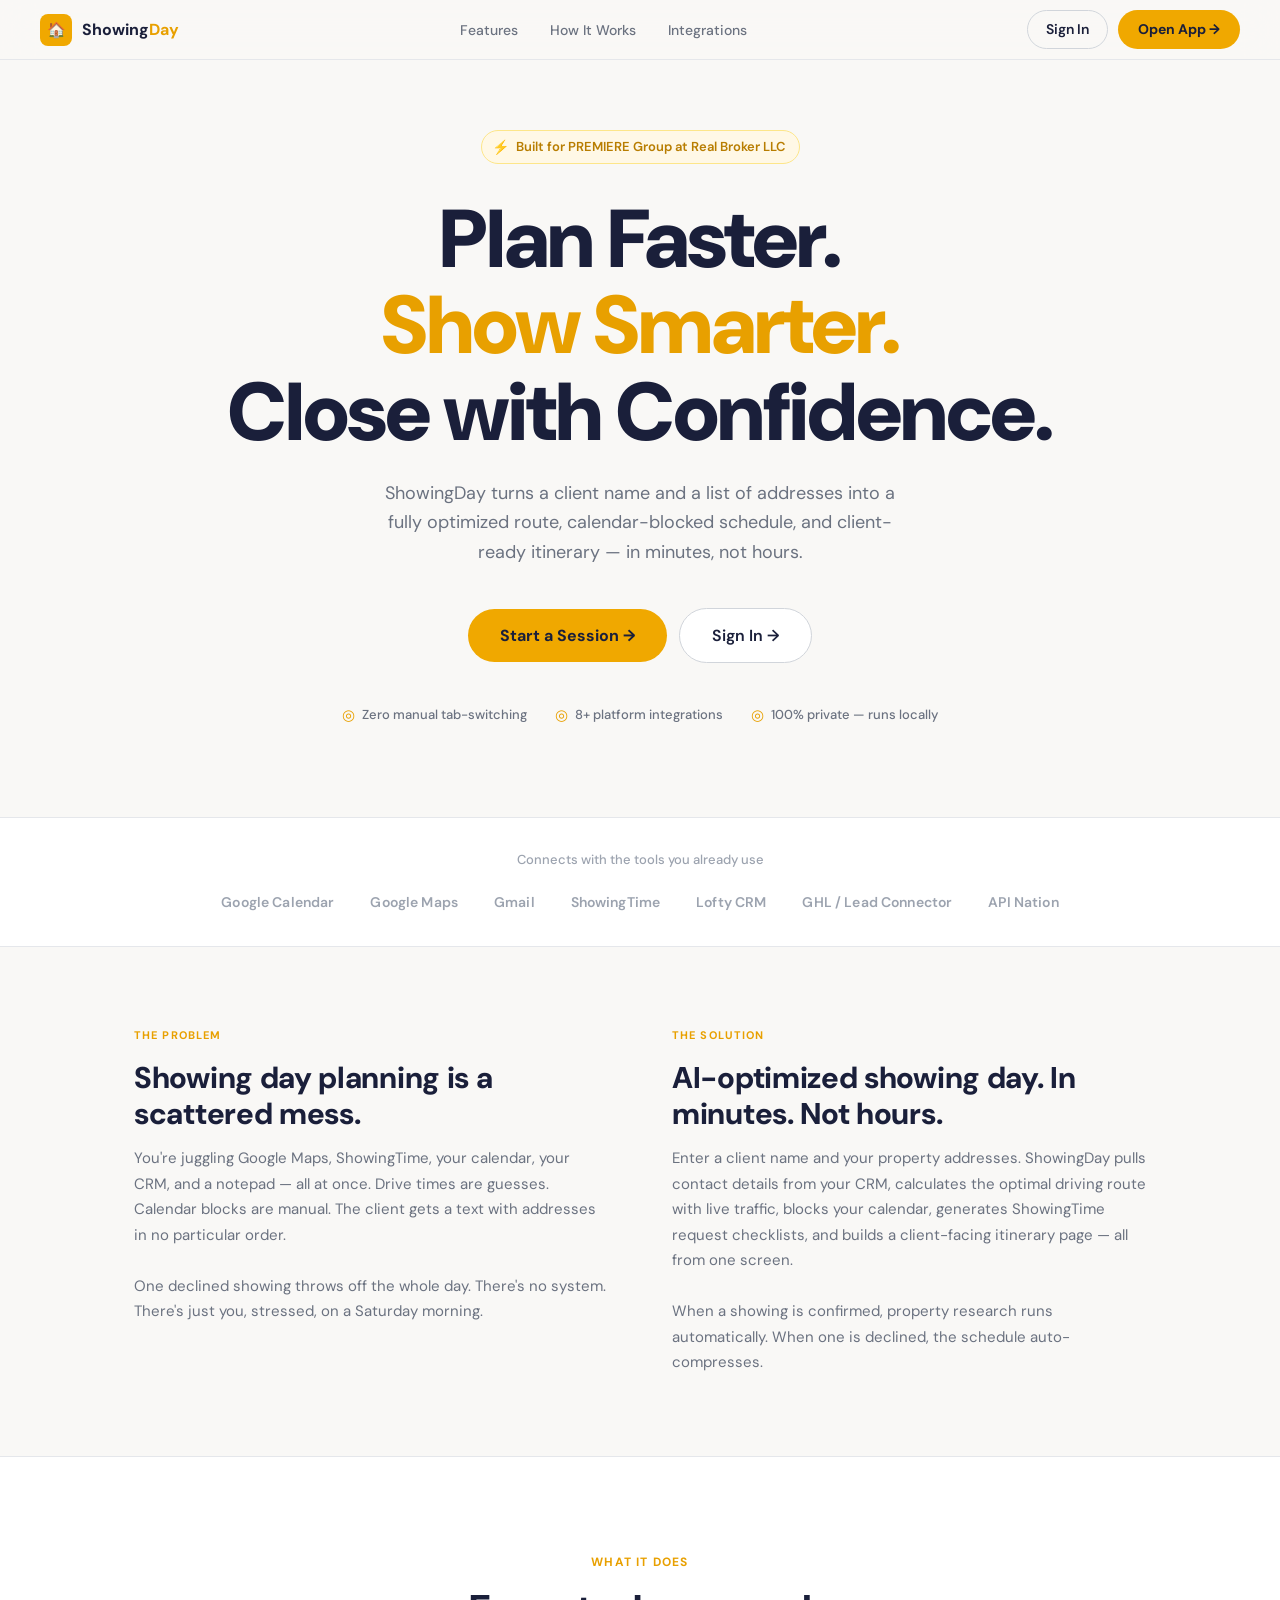
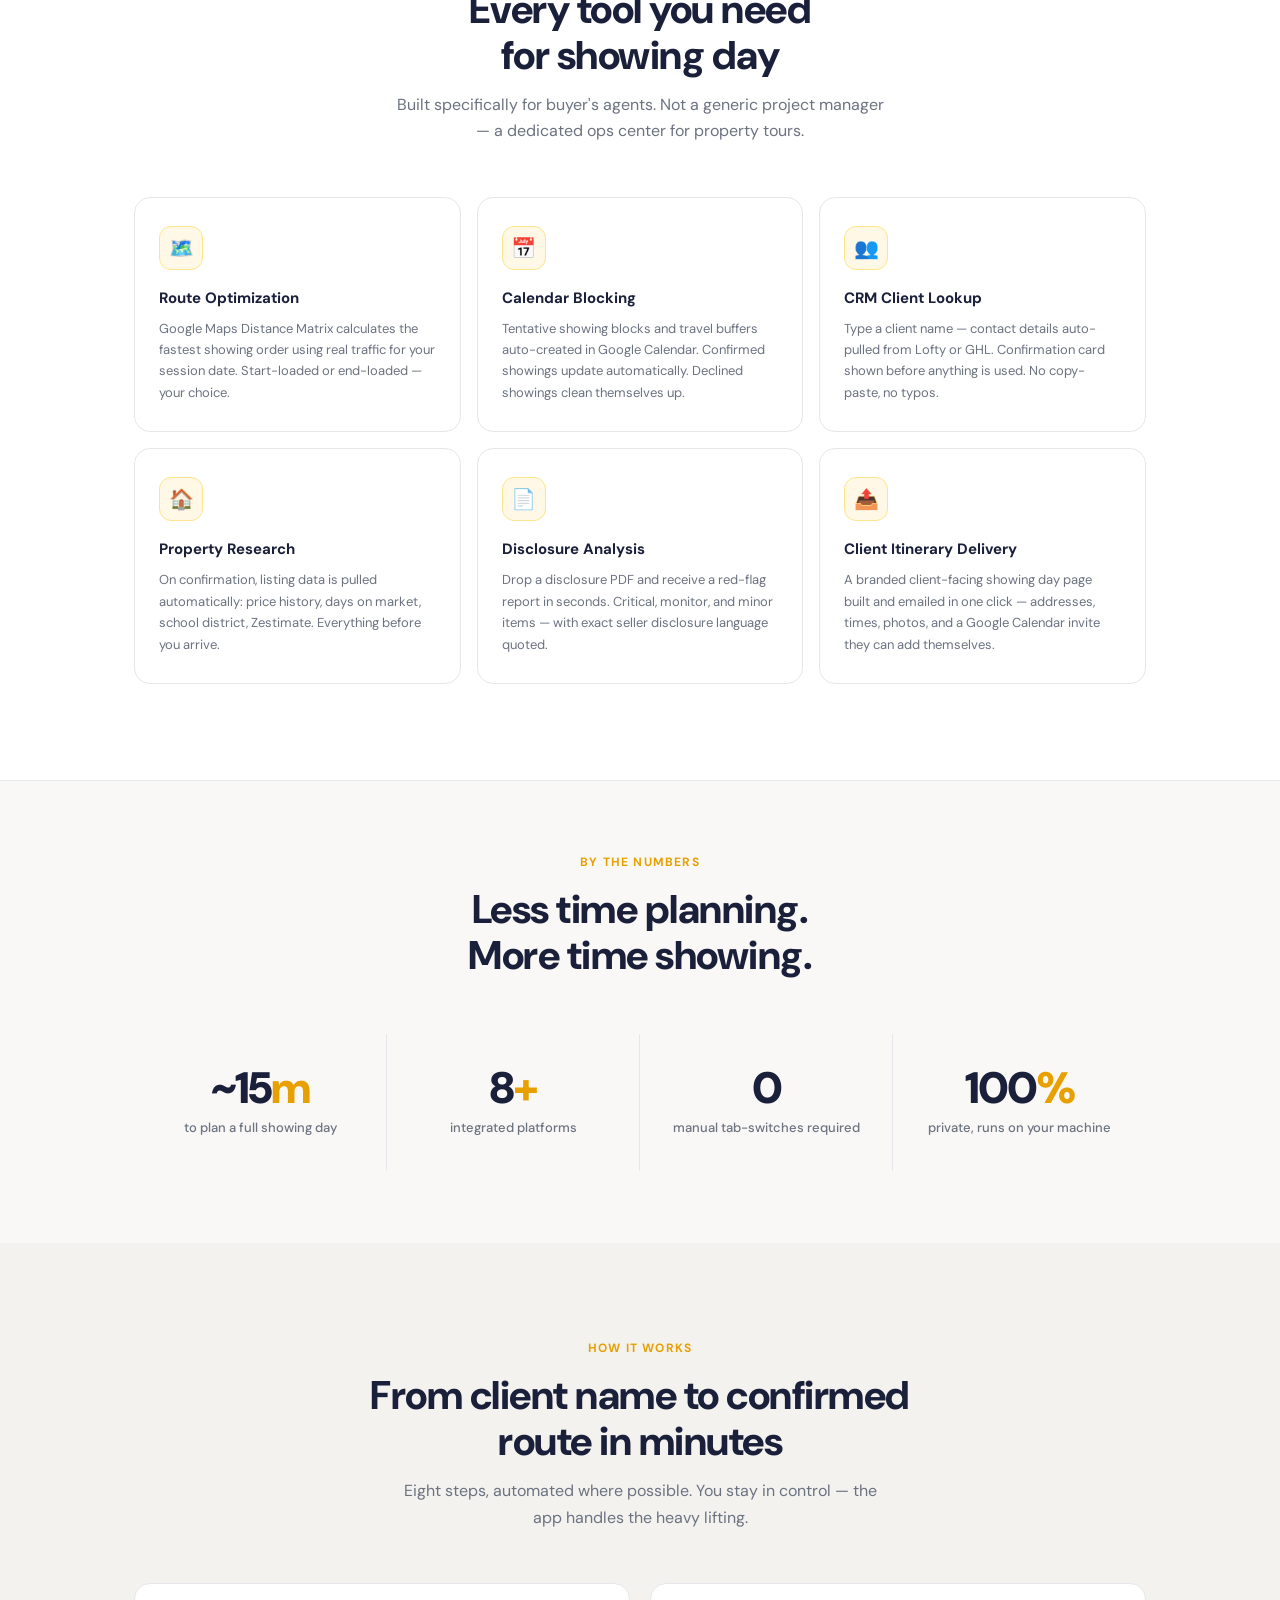
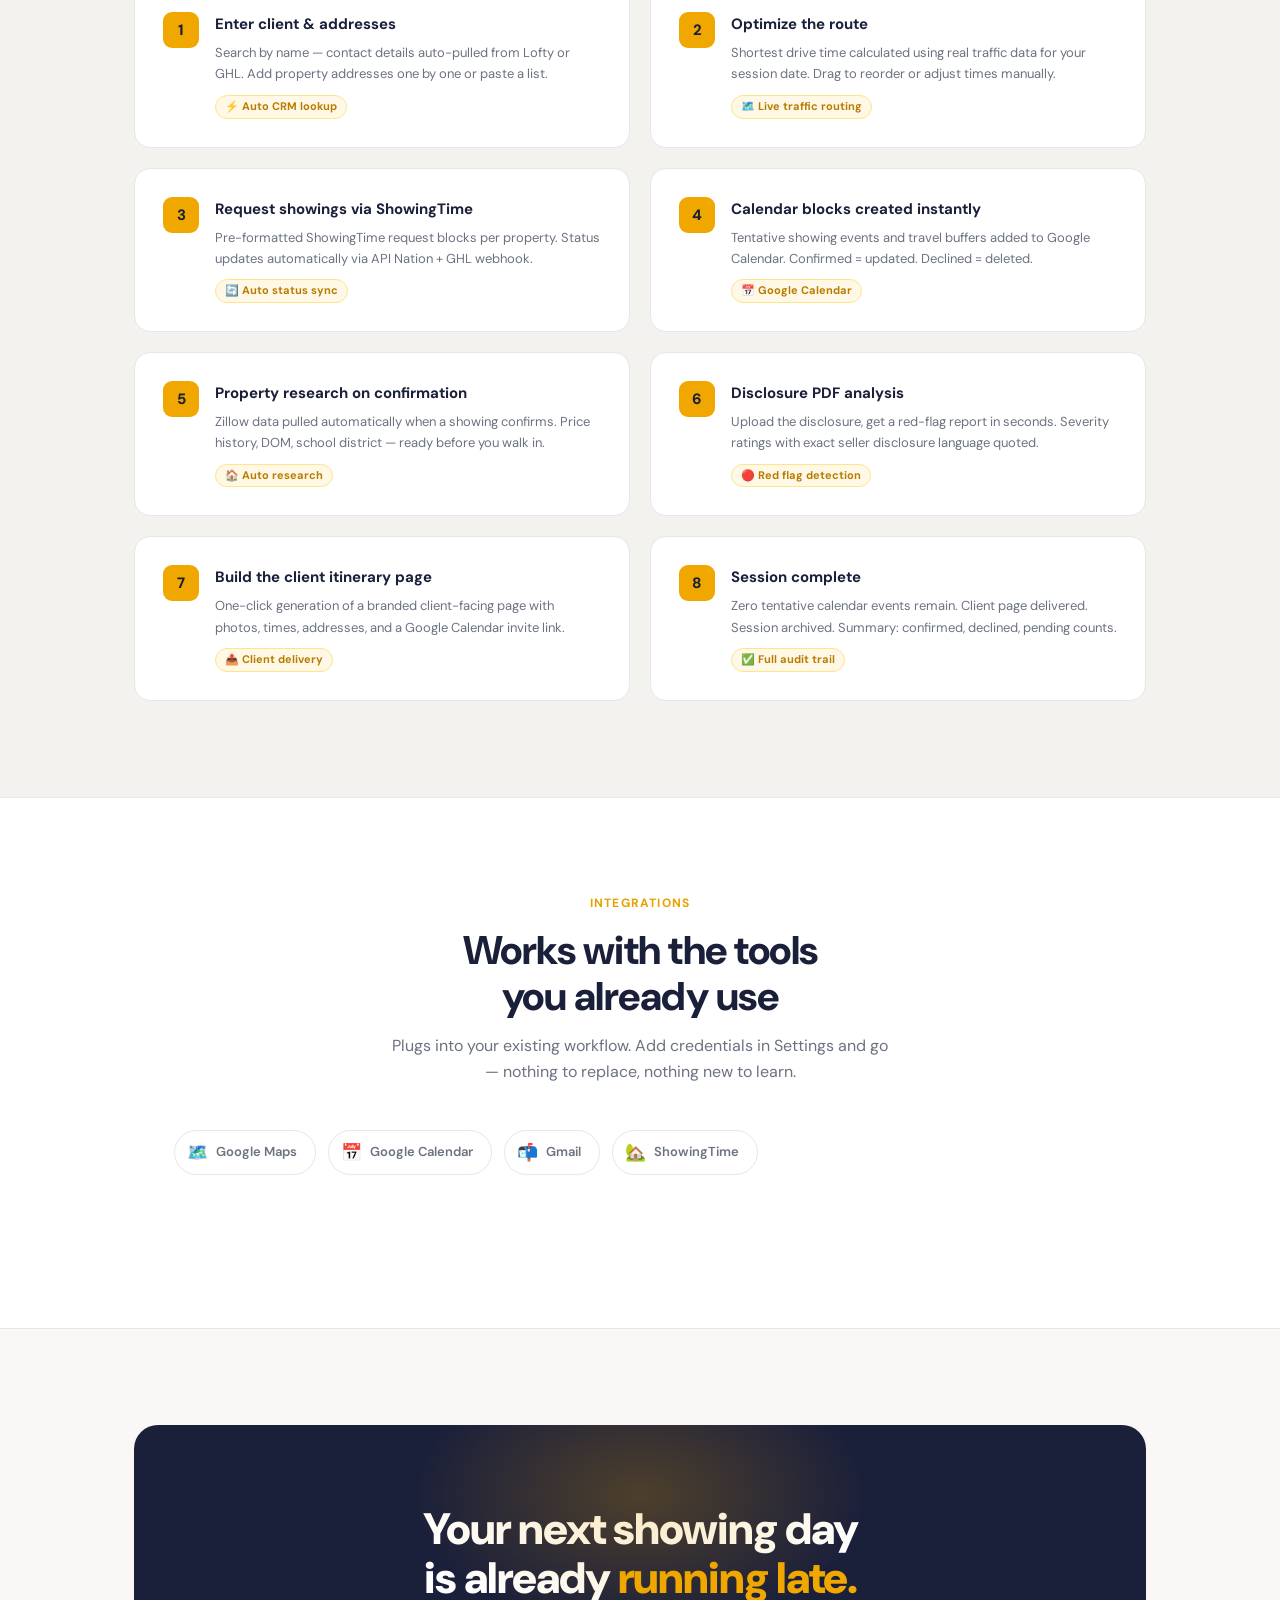
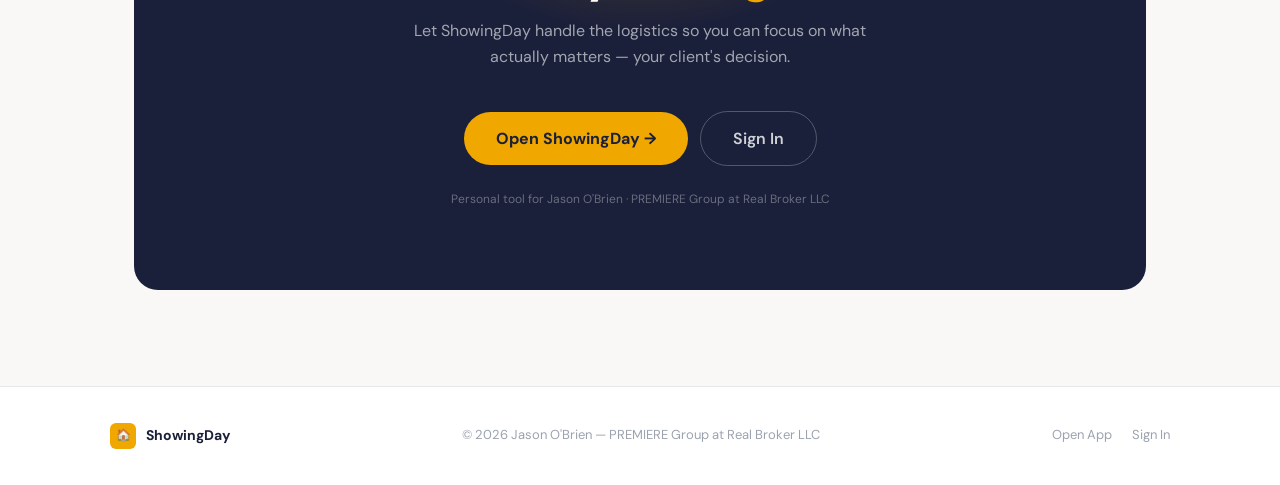
==== commit 6ac05c2d: "Redesign UI to match AgentReferrals look and feel - Landing page: full rewrite — light mode, cream b" ====
--- a/ui/landing.html
+++ b/ui/landing.html
@@ -6,222 +6,110 @@
   <title>ShowingDay — Your entire showing day, planned in minutes</title>
   <link rel="preconnect" href="https://fonts.googleapis.com">
   <link rel="preconnect" href="https://fonts.gstatic.com" crossorigin>
-  <link href="https://fonts.googleapis.com/css2?family=DM+Serif+Display&family=Inter:wght@300;400;500;600;700&display=swap" rel="stylesheet">
-
-  <!-- SVG noise filter for cinematic grain -->
-  <svg width="0" height="0" style="position:absolute">
-    <filter id="grain">
-      <feTurbulence type="fractalNoise" baseFrequency="0.65" numOctaves="3" stitchTiles="stitch"/>
-      <feColorMatrix type="saturate" values="0"/>
-      <feBlend in="SourceGraphic" mode="overlay" result="blend"/>
-      <feComposite in="blend" in2="SourceGraphic" operator="in"/>
-    </filter>
-  </svg>
+  <link href="https://fonts.googleapis.com/css2?family=DM+Sans:ital,opsz,wght@0,9..40,300;0,9..40,400;0,9..40,500;0,9..40,600;0,9..40,700;0,9..40,800;0,9..40,900;1,9..40,400&display=swap" rel="stylesheet">
 
   <style>
-    /* ── Reset & base ── */
     *, *::before, *::after { box-sizing: border-box; margin: 0; padding: 0; }
 
     :root {
-      --navy:          #060f1a;
-      --navy-surface:  #0D1B2A;
-      --navy-mid:      #1a2d42;
-      --navy-light:    #243b55;
-      --navy-card:     #0d1f33;
-      --gold:          #C9A84C;
-      --gold-light:    #e0c068;
-      --gold-dim:      #8a6f2e;
-      --gold-glow:     rgba(201, 168, 76, 0.18);
-      --white:         #FFFFFF;
-      --white-soft:    #f0f4f8;
-      --text-muted:    #7a96b0;
-      --text-mid:      #bccfe0;
-      --border:        rgba(201, 168, 76, 0.15);
-      --border-soft:   rgba(255, 255, 255, 0.06);
-      --radius:        10px;
-      --radius-lg:     16px;
-      --radius-xl:     24px;
+      --bg:          #f9f8f6;
+      --bg-card:     #ffffff;
+      --bg-section:  #f3f2ef;
+      --text:        #1a1f3a;
+      --text-muted:  #6b7280;
+      --text-light:  #9ca3af;
+      --amber:       #e8a000;
+      --amber-btn:   #f0a800;
+      --amber-hover: #d99400;
+      --amber-text:  #b87d00;
+      --border:      #e5e7eb;
+      --border-strong: #d1d5db;
+      --radius-pill: 100px;
+      --radius-lg:   16px;
+      --radius:      10px;
     }
 
     html { scroll-behavior: smooth; }
 
     body {
-      font-family: 'Inter', -apple-system, BlinkMacSystemFont, sans-serif;
-      background: var(--navy);
-      color: var(--white);
+      font-family: 'DM Sans', -apple-system, BlinkMacSystemFont, sans-serif;
+      background: var(--bg);
+      color: var(--text);
       overflow-x: hidden;
       line-height: 1.6;
-    }
-
-    ::-webkit-scrollbar { width: 5px; }
-    ::-webkit-scrollbar-track { background: transparent; }
-    ::-webkit-scrollbar-thumb { background: rgba(255,255,255,0.12); border-radius: 10px; }
-
-    .serif { font-family: 'DM Serif Display', serif; font-weight: 400; }
-
-    /* ══════════════════════════════════════════
-       KEYFRAME ANIMATIONS
-    ══════════════════════════════════════════ */
-
-    @keyframes drift {
-      0%   { transform: translateX(-15%) translateY(0) scale(1); }
-      33%  { transform: translateX(5%) translateY(-8%) scale(1.08); }
-      66%  { transform: translateX(18%) translateY(5%) scale(0.96); }
-      100% { transform: translateX(-15%) translateY(0) scale(1); }
-    }
-
-    @keyframes float {
-      0%   { transform: translateY(0px) translateX(0px); opacity: 0; }
-      10%  { opacity: 1; }
-      90%  { opacity: 0.6; }
-      100% { transform: translateY(-120px) translateX(20px); opacity: 0; }
-    }
-
-    @keyframes cardFloat {
-      0%   { transform: translateY(0px) rotate(-0.3deg); }
-      100% { transform: translateY(-12px) rotate(0.3deg); }
-    }
-
-    @keyframes popIn {
-      0%   { transform: scale(0) rotate(-10deg); opacity: 0; }
-      70%  { transform: scale(1.2) rotate(3deg); }
-      100% { transform: scale(1) rotate(0deg); opacity: 1; }
-    }
-
-    @keyframes slideInRight {
-      from { transform: translateX(30px); opacity: 0; }
-      to   { transform: translateX(0); opacity: 1; }
-    }
-
-    @keyframes drawPath {
-      to { stroke-dashoffset: 0; }
-    }
-
-    @keyframes goldGlowPulse {
-      0%, 100% { box-shadow: 0 0 40px rgba(201, 168, 76, 0.15), 0 0 80px rgba(201, 168, 76, 0.05); }
-      50%       { box-shadow: 0 0 60px rgba(201, 168, 76, 0.28), 0 0 120px rgba(201, 168, 76, 0.10); }
-    }
-
-    @keyframes gradientShift {
-      0%   { background-position: 0% 50%; }
-      50%  { background-position: 100% 50%; }
-      100% { background-position: 0% 50%; }
-    }
-
-    @keyframes shimmerSweep {
-      0%   { left: -100%; }
-      100% { left: 150%; }
-    }
-
-    @keyframes pulseRing {
-      0%   { transform: scale(0.95); box-shadow: 0 0 0 0 rgba(201, 168, 76, 0.5); }
-      70%  { transform: scale(1); box-shadow: 0 0 0 14px rgba(201, 168, 76, 0); }
-      100% { transform: scale(0.95); box-shadow: 0 0 0 0 rgba(201, 168, 76, 0); }
-    }
-
-    @keyframes connectorGrow {
-      from { width: 0; opacity: 0; }
-      to   { opacity: 1; }
-    }
-
-    @keyframes stepPulse {
-      0%, 100% { box-shadow: 0 0 0 0 rgba(201, 168, 76, 0.3), 0 0 0 6px var(--navy); }
-      50%       { box-shadow: 0 0 0 8px rgba(201, 168, 76, 0.08), 0 0 0 6px var(--navy); }
-    }
-
-    /* ══════════════════════════════════════════
-       SCROLL REVEAL
-    ══════════════════════════════════════════ */
-
+      -webkit-font-smoothing: antialiased;
+    }
+
+    a { text-decoration: none; color: inherit; }
+
+    /* ── Scroll reveal ── */
     .reveal {
       opacity: 0;
-      transform: translateY(30px);
-      transition: opacity 0.7s ease, transform 0.7s ease;
-    }
-    .reveal.visible {
-      opacity: 1;
-      transform: none;
-    }
-
-    .reveal-left {
-      opacity: 0;
-      transform: translateX(-40px);
-      transition: opacity 0.7s ease, transform 0.7s ease;
-    }
-    .reveal-left.visible {
-      opacity: 1;
-      transform: none;
-    }
-
-    .reveal-right {
-      opacity: 0;
-      transform: translateX(40px);
-      transition: opacity 0.7s ease, transform 0.7s ease;
-    }
-    .reveal-right.visible {
-      opacity: 1;
-      transform: none;
-    }
-
-    .reveal-scale {
-      opacity: 0;
-      transform: scale(0.95);
-      transition: opacity 0.7s ease, transform 0.7s ease;
-    }
-    .reveal-scale.visible {
-      opacity: 1;
-      transform: scale(1);
-    }
-
-    /* ══════════════════════════════════════════
-       NAV
-    ══════════════════════════════════════════ */
-
+      transform: translateY(20px);
+      transition: opacity 0.55s ease, transform 0.55s ease;
+    }
+    .reveal.visible { opacity: 1; transform: none; }
+
+    /* ── Nav ── */
     nav {
       position: fixed;
       top: 0; left: 0; right: 0;
       z-index: 1000;
-      background: rgba(6, 15, 26, 0.6);
-      backdrop-filter: blur(14px);
-      -webkit-backdrop-filter: blur(14px);
-      border-bottom: 1px solid rgba(201, 168, 76, 0.08);
-      padding: 0 36px;
-      height: 62px;
+      background: rgba(249, 248, 246, 0.85);
+      backdrop-filter: blur(16px);
+      -webkit-backdrop-filter: blur(16px);
+      border-bottom: 1px solid var(--border);
+      padding: 0 40px;
+      height: 60px;
       display: flex;
       align-items: center;
       justify-content: space-between;
-      transition: background 0.4s ease, border-color 0.4s ease, box-shadow 0.4s ease;
+      transition: background 0.3s ease;
     }
 
     nav.scrolled {
-      background: rgba(6, 15, 26, 0.92);
-      border-bottom-color: rgba(201, 168, 76, 0.18);
-      box-shadow: 0 4px 32px rgba(0, 0, 0, 0.4);
+      background: rgba(249, 248, 246, 0.97);
     }
 
     .nav-logo {
-      font-family: 'DM Serif Display', serif;
-      font-size: 22px;
-      color: var(--white);
-      text-decoration: none;
       display: flex;
       align-items: center;
       gap: 10px;
-      letter-spacing: -0.3px;
-    }
-
-    .nav-logo .house-icon {
-      width: 34px;
-      height: 34px;
-      background: linear-gradient(135deg, var(--gold), #a8832a);
-      border-radius: 9px;
+      font-size: 16px;
+      font-weight: 700;
+      color: var(--text);
+    }
+
+    .nav-logo .logo-mark {
+      width: 32px;
+      height: 32px;
+      background: var(--amber-btn);
+      border-radius: 8px;
       display: flex;
       align-items: center;
       justify-content: center;
-      font-size: 16px;
+      font-size: 15px;
       flex-shrink: 0;
-      box-shadow: 0 2px 12px rgba(201, 168, 76, 0.3);
-    }
+    }
+
+    .nav-logo .wordmark { color: var(--text); }
+    .nav-logo .wordmark span { color: var(--amber); }
+
+    .nav-links {
+      display: flex;
+      align-items: center;
+      gap: 32px;
+      list-style: none;
+    }
+
+    .nav-links a {
+      font-size: 14px;
+      font-weight: 500;
+      color: var(--text-muted);
+      transition: color 0.2s;
+    }
+
+    .nav-links a:hover { color: var(--text); }
 
     .nav-actions {
       display: flex;
@@ -229,1482 +117,931 @@
       gap: 10px;
     }
 
-    .btn-nav-login {
+    .btn-signin {
+      font-family: 'DM Sans', sans-serif;
+      font-size: 14px;
+      font-weight: 600;
+      color: var(--text);
       background: none;
-      border: 1.5px solid rgba(201, 168, 76, 0.5);
-      color: var(--gold);
-      font-family: 'Inter', sans-serif;
-      font-size: 13px;
-      font-weight: 600;
+      border: 1.5px solid var(--border-strong);
+      border-radius: var(--radius-pill);
       padding: 7px 18px;
-      border-radius: 7px;
       cursor: pointer;
       text-decoration: none;
-      transition: all 0.25s ease;
-      letter-spacing: 0.2px;
-    }
-
-    .btn-nav-login:hover {
-      background: rgba(201, 168, 76, 0.1);
-      border-color: var(--gold);
-      color: var(--gold-light);
-    }
-
-    .btn-nav-demo {
-      background: linear-gradient(135deg, var(--gold), #b8913e);
+      transition: all 0.2s;
+    }
+
+    .btn-signin:hover {
+      border-color: #9ca3af;
+      color: var(--text);
+    }
+
+    .btn-cta {
+      font-family: 'DM Sans', sans-serif;
+      font-size: 14px;
+      font-weight: 700;
+      color: var(--text);
+      background: var(--amber-btn);
       border: none;
-      color: var(--navy);
-      font-family: 'Inter', sans-serif;
-      font-size: 13px;
-      font-weight: 700;
+      border-radius: var(--radius-pill);
       padding: 8px 20px;
-      border-radius: 7px;
-      cursor: pointer;
-      text-decoration: none;
-      transition: all 0.25s ease;
-      letter-spacing: 0.2px;
-      position: relative;
-      overflow: hidden;
-    }
-
-    .btn-nav-demo::after {
-      content: '';
-      position: absolute;
-      top: 0; left: -100%;
-      width: 60%;
-      height: 100%;
-      background: linear-gradient(90deg, transparent, rgba(255,255,255,0.2), transparent);
-      transition: left 0.4s ease;
-    }
-
-    .btn-nav-demo:hover::after { left: 150%; }
-    .btn-nav-demo:hover {
-      background: linear-gradient(135deg, var(--gold-light), var(--gold));
-      box-shadow: 0 4px 18px rgba(201, 168, 76, 0.4);
-      transform: translateY(-1px);
-    }
-
-    /* ══════════════════════════════════════════
-       HERO — CINEMATIC
-    ══════════════════════════════════════════ */
-
-    .hero {
-      min-height: 100vh;
-      display: flex;
-      align-items: center;
-      justify-content: center;
-      padding: 100px 32px 80px;
-      position: relative;
-      overflow: hidden;
-      background: var(--navy);
-    }
-
-    /* Layer 1: deep base */
-    .hero::before {
-      content: '';
-      position: absolute;
-      inset: 0;
-      background: radial-gradient(ellipse 80% 60% at 20% 40%, rgba(201, 168, 76, 0.09) 0%, transparent 60%),
-                  radial-gradient(ellipse 60% 50% at 80% 70%, rgba(13, 27, 42, 0.8) 0%, transparent 70%);
-      pointer-events: none;
-      z-index: 0;
-    }
-
-    /* Layer 2: animated drifting gold orb */
-    .hero-glow-orb {
-      position: absolute;
-      width: 900px;
-      height: 700px;
-      border-radius: 50%;
-      background: radial-gradient(ellipse at center,
-        rgba(201, 168, 76, 0.12) 0%,
-        rgba(201, 168, 76, 0.04) 35%,
-        transparent 65%);
-      animation: drift 20s ease-in-out infinite;
-      pointer-events: none;
-      top: -10%;
-      left: 10%;
-      z-index: 0;
-    }
-
-    /* Layer 3: grain/noise pseudo-element */
-    .hero-grain {
-      position: absolute;
-      inset: 0;
-      z-index: 0;
-      pointer-events: none;
-      opacity: 0.35;
-      background-image: url("data:image/svg+xml,%3Csvg viewBox='0 0 256 256' xmlns='http://www.w3.org/2000/svg'%3E%3Cfilter id='n'%3E%3CfeTurbulence type='fractalNoise' baseFrequency='0.9' numOctaves='4' stitchTiles='stitch'/%3E%3C/filter%3E%3Crect width='100%25' height='100%25' filter='url(%23n)' opacity='0.08'/%3E%3C/svg%3E");
-      background-size: 200px 200px;
-    }
-
-    /* Layer 4: vignette */
-    .hero-vignette {
-      position: absolute;
-      inset: 0;
-      z-index: 0;
-      pointer-events: none;
-      background: radial-gradient(ellipse at 50% 100%, rgba(0,0,0,0.6) 0%, transparent 60%),
-                  radial-gradient(ellipse at 0% 50%, rgba(0,0,0,0.3) 0%, transparent 50%),
-                  radial-gradient(ellipse at 100% 50%, rgba(0,0,0,0.3) 0%, transparent 50%);
-    }
-
-    /* Floating particles */
-    .particle {
-      position: absolute;
-      border-radius: 50%;
-      pointer-events: none;
-      z-index: 0;
-      animation: float linear infinite;
-    }
-
-    .particle:nth-child(1)  { width: 2px; height: 2px; background: rgba(201,168,76,0.7); left: 8%;  top: 85%; animation-duration: 12s; animation-delay: 0s; }
-    .particle:nth-child(2)  { width: 3px; height: 3px; background: rgba(255,255,255,0.4); left: 15%; top: 75%; animation-duration: 15s; animation-delay: 1.2s; }
-    .particle:nth-child(3)  { width: 2px; height: 2px; background: rgba(201,168,76,0.5); left: 22%; top: 90%; animation-duration: 10s; animation-delay: 2.5s; }
-    .particle:nth-child(4)  { width: 4px; height: 4px; background: rgba(255,255,255,0.2); left: 30%; top: 80%; animation-duration: 18s; animation-delay: 0.8s; }
-    .particle:nth-child(5)  { width: 2px; height: 2px; background: rgba(201,168,76,0.6); left: 38%; top: 88%; animation-duration: 13s; animation-delay: 3.1s; }
-    .particle:nth-child(6)  { width: 3px; height: 3px; background: rgba(255,255,255,0.3); left: 45%; top: 78%; animation-duration: 16s; animation-delay: 0.4s; }
-    .particle:nth-child(7)  { width: 5px; height: 5px; background: rgba(201,168,76,0.3); left: 52%; top: 92%; animation-duration: 20s; animation-delay: 1.9s; }
-    .particle:nth-child(8)  { width: 2px; height: 2px; background: rgba(255,255,255,0.5); left: 59%; top: 82%; animation-duration: 11s; animation-delay: 4.0s; }
-    .particle:nth-child(9)  { width: 3px; height: 3px; background: rgba(201,168,76,0.7); left: 66%; top: 87%; animation-duration: 14s; animation-delay: 2.2s; }
-    .particle:nth-child(10) { width: 2px; height: 2px; background: rgba(255,255,255,0.3); left: 73%; top: 76%; animation-duration: 17s; animation-delay: 0.6s; }
-    .particle:nth-child(11) { width: 4px; height: 4px; background: rgba(201,168,76,0.4); left: 80%; top: 91%; animation-duration: 9s;  animation-delay: 3.5s; }
-    .particle:nth-child(12) { width: 2px; height: 2px; background: rgba(255,255,255,0.4); left: 88%; top: 83%; animation-duration: 15s; animation-delay: 1.0s; }
-    .particle:nth-child(13) { width: 3px; height: 3px; background: rgba(201,168,76,0.5); left: 12%; top: 70%; animation-duration: 19s; animation-delay: 5.0s; }
-    .particle:nth-child(14) { width: 2px; height: 2px; background: rgba(255,255,255,0.2); left: 25%; top: 65%; animation-duration: 12s; animation-delay: 2.8s; }
-    .particle:nth-child(15) { width: 5px; height: 5px; background: rgba(201,168,76,0.2); left: 40%; top: 72%; animation-duration: 22s; animation-delay: 1.5s; }
-    .particle:nth-child(16) { width: 2px; height: 2px; background: rgba(255,255,255,0.5); left: 55%; top: 68%; animation-duration: 10s; animation-delay: 3.8s; }
-    .particle:nth-child(17) { width: 3px; height: 3px; background: rgba(201,168,76,0.6); left: 68%; top: 75%; animation-duration: 16s; animation-delay: 0.2s; }
-    .particle:nth-child(18) { width: 2px; height: 2px; background: rgba(255,255,255,0.3); left: 78%; top: 63%; animation-duration: 13s; animation-delay: 4.5s; }
-    .particle:nth-child(19) { width: 4px; height: 4px; background: rgba(201,168,76,0.4); left: 92%; top: 79%; animation-duration: 18s; animation-delay: 2.0s; }
-    .particle:nth-child(20) { width: 3px; height: 3px; background: rgba(255,255,255,0.3); left: 5%;  top: 60%; animation-duration: 14s; animation-delay: 6.0s; }
-
-    .hero-inner {
-      max-width: 1160px;
-      width: 100%;
-      display: grid;
-      grid-template-columns: 1fr 1fr;
-      gap: 72px;
-      align-items: center;
-      position: relative;
-      z-index: 1;
-    }
-
-    .hero-content {
-      position: relative;
-      z-index: 1;
-    }
-
-    .hero-eyebrow {
-      font-size: 11px;
-      font-weight: 700;
-      color: var(--gold);
-      text-transform: uppercase;
-      letter-spacing: 3px;
-      margin-bottom: 22px;
-      display: flex;
-      align-items: center;
-      gap: 10px;
-    }
-
-    .hero-eyebrow::before {
-      content: '';
-      display: inline-block;
-      width: 28px;
-      height: 2px;
-      background: linear-gradient(90deg, var(--gold), rgba(201,168,76,0.3));
-      border-radius: 2px;
-    }
-
-    .hero-headline {
-      font-family: 'DM Serif Display', serif;
-      font-size: clamp(2.4rem, 4vw, 3.8rem);
-      line-height: 1.12;
-      color: var(--white);
-      margin-bottom: 24px;
-      letter-spacing: -0.5px;
-    }
-
-    .hero-headline em {
-      font-style: normal;
-      background: linear-gradient(135deg, var(--gold-light), var(--gold));
-      -webkit-background-clip: text;
-      -webkit-text-fill-color: transparent;
-      background-clip: text;
-    }
-
-    .hero-subheadline {
-      font-size: 16px;
-      color: var(--text-muted);
-      line-height: 1.75;
-      margin-bottom: 40px;
-      max-width: 460px;
-    }
-
-    .hero-ctas {
-      display: flex;
-      gap: 12px;
-      flex-wrap: wrap;
-      align-items: center;
-    }
-
-    .btn-hero-primary {
-      background: linear-gradient(135deg, var(--gold), #b8913e);
-      color: var(--navy);
-      font-family: 'Inter', sans-serif;
-      font-size: 15px;
-      font-weight: 700;
-      padding: 15px 30px;
-      border-radius: 10px;
-      border: none;
       cursor: pointer;
       text-decoration: none;
       display: inline-flex;
       align-items: center;
       gap: 6px;
-      transition: all 0.25s ease;
-      letter-spacing: -0.1px;
+      transition: all 0.2s;
+    }
+
+    .btn-cta:hover {
+      background: var(--amber-hover);
+      transform: translateY(-1px);
+      box-shadow: 0 4px 16px rgba(232, 160, 0, 0.3);
+    }
+
+    /* ── Hero ── */
+    .hero {
+      padding: 130px 24px 90px;
+      text-align: center;
       position: relative;
       overflow: hidden;
-      animation: pulseRing 3s ease-in-out infinite;
-    }
-
-    .btn-hero-primary:hover {
-      background: linear-gradient(135deg, var(--gold-light), var(--gold));
-      box-shadow: 0 8px 32px rgba(201, 168, 76, 0.5), 0 0 0 4px rgba(201,168,76,0.1);
-      transform: translateY(-2px);
-      animation: none;
-    }
-
-    .btn-hero-ghost {
-      background: rgba(255,255,255,0.04);
-      color: var(--text-mid);
-      font-family: 'Inter', sans-serif;
-      font-size: 15px;
-      font-weight: 500;
-      padding: 15px 26px;
-      border-radius: 10px;
-      border: 1px solid rgba(255,255,255,0.1);
+    }
+
+    .hero-badge {
+      display: inline-flex;
+      align-items: center;
+      gap: 7px;
+      background: #fff8e6;
+      border: 1px solid #fde68a;
+      border-radius: var(--radius-pill);
+      padding: 5px 14px 5px 10px;
+      font-size: 13px;
+      font-weight: 600;
+      color: var(--amber-text);
+      margin-bottom: 32px;
+    }
+
+    .hero-badge .badge-icon { font-size: 14px; }
+
+    .hero-title {
+      font-size: clamp(48px, 7vw, 82px);
+      font-weight: 900;
+      line-height: 1.05;
+      letter-spacing: -2px;
+      color: var(--text);
+      margin-bottom: 24px;
+    }
+
+    .hero-title .amber { color: var(--amber); }
+
+    .hero-subtitle {
+      font-size: 18px;
+      color: var(--text-muted);
+      max-width: 520px;
+      margin: 0 auto 40px;
+      line-height: 1.65;
+      font-weight: 400;
+    }
+
+    .hero-actions {
+      display: flex;
+      align-items: center;
+      justify-content: center;
+      gap: 12px;
+      margin-bottom: 40px;
+      flex-wrap: wrap;
+    }
+
+    .btn-hero-primary {
+      font-family: 'DM Sans', sans-serif;
+      font-size: 16px;
+      font-weight: 700;
+      color: var(--text);
+      background: var(--amber-btn);
+      border: none;
+      border-radius: var(--radius-pill);
+      padding: 14px 32px;
       cursor: pointer;
       text-decoration: none;
       display: inline-flex;
       align-items: center;
-      gap: 6px;
-      transition: all 0.25s ease;
-    }
-
-    .btn-hero-ghost:hover {
-      border-color: rgba(201, 168, 76, 0.3);
-      color: var(--white);
-      background: rgba(201, 168, 76, 0.06);
-    }
-
-    /* ── Hero Visual — Animated Glass Card ── */
-
-    .hero-visual {
-      position: relative;
-      z-index: 1;
+      gap: 8px;
+      transition: all 0.2s;
+    }
+
+    .btn-hero-primary:hover {
+      background: var(--amber-hover);
+      transform: translateY(-2px);
+      box-shadow: 0 6px 24px rgba(232, 160, 0, 0.35);
+    }
+
+    .btn-hero-secondary {
+      font-family: 'DM Sans', sans-serif;
+      font-size: 16px;
+      font-weight: 600;
+      color: var(--text);
+      background: var(--bg-card);
+      border: 1.5px solid var(--border-strong);
+      border-radius: var(--radius-pill);
+      padding: 14px 32px;
+      cursor: pointer;
+      text-decoration: none;
+      display: inline-flex;
+      align-items: center;
+      gap: 8px;
+      transition: all 0.2s;
+    }
+
+    .btn-hero-secondary:hover {
+      border-color: #9ca3af;
+      transform: translateY(-1px);
+    }
+
+    .hero-proof {
       display: flex;
       align-items: center;
       justify-content: center;
-    }
-
-    /* Gold glow pulse behind the card */
-    .card-glow {
-      position: absolute;
-      width: 80%;
-      height: 80%;
-      border-radius: 50%;
-      background: radial-gradient(ellipse at center, rgba(201, 168, 76, 0.15) 0%, transparent 70%);
-      animation: goldGlowPulse 4s ease-in-out infinite;
-      pointer-events: none;
-      z-index: 0;
-    }
-
-    .mockup-frame {
-      width: 100%;
-      max-width: 470px;
-      background: rgba(13, 27, 42, 0.72);
-      backdrop-filter: blur(20px);
-      -webkit-backdrop-filter: blur(20px);
-      border: 1px solid rgba(201, 168, 76, 0.25);
-      border-radius: 20px;
-      overflow: hidden;
-      box-shadow:
-        0 0 0 1px rgba(255,255,255,0.04),
-        0 40px 100px rgba(0,0,0,0.6),
-        0 0 80px rgba(201, 168, 76, 0.08),
-        inset 0 1px 0 rgba(255,255,255,0.06);
-      animation: cardFloat 6s ease-in-out infinite alternate;
-      position: relative;
-      z-index: 1;
-    }
-
-    .mockup-chrome {
-      background: rgba(255,255,255,0.03);
-      border-bottom: 1px solid rgba(255,255,255,0.07);
-      padding: 12px 16px;
-      display: flex;
-      align-items: center;
-      gap: 10px;
-    }
-
-    .chrome-dots {
-      display: flex;
-      gap: 5px;
-    }
-
-    .chrome-dot {
-      width: 10px;
-      height: 10px;
-      border-radius: 50%;
-    }
-
-    .chrome-dot:nth-child(1) { background: rgba(255,80,80,0.55); }
-    .chrome-dot:nth-child(2) { background: rgba(255,200,50,0.55); }
-    .chrome-dot:nth-child(3) { background: rgba(80,220,80,0.55); }
-
-    .chrome-url {
-      flex: 1;
-      background: rgba(255,255,255,0.05);
-      border-radius: 6px;
-      padding: 4px 10px;
-      font-size: 11px;
+      gap: 28px;
+      flex-wrap: wrap;
+    }
+
+    .proof-item {
+      display: flex;
+      align-items: center;
+      gap: 7px;
+      font-size: 13px;
+      font-weight: 500;
       color: var(--text-muted);
-      font-family: 'Inter', sans-serif;
-      letter-spacing: 0.2px;
-    }
-
-    /* Animated SVG map */
-    .mockup-map {
-      background: linear-gradient(160deg, #0a1929 0%, #0e2240 100%);
-      position: relative;
-      height: 210px;
-      overflow: hidden;
-    }
-
-    .mockup-map::before {
-      content: '';
-      position: absolute;
-      inset: 0;
-      background-image:
-        linear-gradient(rgba(255,255,255,0.025) 1px, transparent 1px),
-        linear-gradient(90deg, rgba(255,255,255,0.025) 1px, transparent 1px);
-      background-size: 28px 28px;
-    }
-
-    /* Road lines */
-    .map-road {
-      position: absolute;
-      background: rgba(255,255,255,0.07);
-      border-radius: 2px;
-    }
-    .map-road.h1 { top: 58px;  left: 0; right: 0; height: 4px; }
-    .map-road.h2 { top: 135px; left: 0; right: 0; height: 3px; }
-    .map-road.v1 { left: 75px;  top: 0; bottom: 0; width: 4px; }
-    .map-road.v2 { left: 200px; top: 0; bottom: 0; width: 3px; }
-    .map-road.v3 { left: 345px; top: 0; bottom: 0; width: 4px; }
-    .map-road.diag {
-      top: 18px; left: 75px; width: 180px; height: 3px;
-      transform: rotate(18deg);
-      transform-origin: left center;
-    }
-
-    /* Animated SVG route path */
-    .route-svg-wrap {
-      position: absolute;
-      inset: 0;
-      pointer-events: none;
-    }
-
-    .route-svg-wrap svg {
-      width: 100%;
-      height: 100%;
-    }
-
-    .route-path-glow {
-      fill: none;
-      stroke: rgba(201, 168, 76, 0.15);
-      stroke-width: 10;
-      stroke-linecap: round;
-    }
-
-    .route-path {
-      fill: none;
-      stroke: var(--gold);
-      stroke-width: 2.5;
-      stroke-linecap: round;
-      stroke-linejoin: round;
-      stroke-dasharray: 600;
-      stroke-dashoffset: 600;
-      animation: drawPath 1.8s ease forwards 0.4s;
-    }
-
-    /* Animated map markers */
-    .map-marker {
-      position: absolute;
-      width: 30px;
-      height: 30px;
-      background: var(--gold);
-      border-radius: 50%;
+    }
+
+    .proof-item .pi-icon {
+      color: var(--amber);
+      font-size: 15px;
+    }
+
+    /* ── Trust bar ── */
+    .trust-bar {
+      padding: 32px 24px;
+      border-top: 1px solid var(--border);
+      border-bottom: 1px solid var(--border);
+      text-align: center;
+      background: var(--bg-card);
+    }
+
+    .trust-label {
+      font-size: 13px;
+      font-weight: 500;
+      color: var(--text-light);
+      margin-bottom: 20px;
+    }
+
+    .trust-names {
       display: flex;
       align-items: center;
       justify-content: center;
-      font-size: 11px;
+      gap: 36px;
+      flex-wrap: wrap;
+    }
+
+    .trust-name {
+      font-size: 14px;
+      font-weight: 600;
+      color: #9ca3af;
+      letter-spacing: 0.01em;
+    }
+
+    /* ── Section layout ── */
+    .container {
+      max-width: 1060px;
+      margin: 0 auto;
+      padding: 0 24px;
+    }
+
+    .section { padding: 96px 0; }
+    .section-sm { padding: 72px 0; }
+
+    .section-label {
+      font-size: 12px;
+      font-weight: 700;
+      letter-spacing: 0.1em;
+      text-transform: uppercase;
+      color: var(--amber);
+      margin-bottom: 14px;
+      display: block;
+    }
+
+    .section-title {
+      font-size: clamp(28px, 4vw, 40px);
       font-weight: 800;
-      color: var(--navy);
-      font-family: 'Inter', sans-serif;
-      box-shadow: 0 2px 14px rgba(201, 168, 76, 0.55), 0 0 0 4px rgba(201, 168, 76, 0.12);
-      z-index: 2;
-      opacity: 0;
-    }
-
-    .map-marker::after {
-      content: '';
-      position: absolute;
-      bottom: -5px;
-      left: 50%;
-      transform: translateX(-50%);
-      width: 0; height: 0;
-      border-left: 5px solid transparent;
-      border-right: 5px solid transparent;
-      border-top: 6px solid var(--gold);
-    }
-
-    .map-marker.start {
-      background: #27c17c;
-      box-shadow: 0 2px 14px rgba(39, 193, 124, 0.55), 0 0 0 4px rgba(39, 193, 124, 0.12);
-    }
-    .map-marker.start::after { border-top-color: #27c17c; }
-
-    .map-marker.m1 { top: 18px; left: 46px;  animation: popIn 0.4s cubic-bezier(0.34,1.56,0.64,1) forwards 1.5s; }
-    .map-marker.m2 { top: 28px; left: 160px; animation: popIn 0.4s cubic-bezier(0.34,1.56,0.64,1) forwards 1.9s; }
-    .map-marker.m3 { top: 80px; left: 278px; animation: popIn 0.4s cubic-bezier(0.34,1.56,0.64,1) forwards 2.3s; }
-    .map-marker.m4 { top: 112px; left: 384px; animation: popIn 0.4s cubic-bezier(0.34,1.56,0.64,1) forwards 2.7s; }
-
-    /* Sidebar rows */
-    .mockup-sidebar {
-      padding: 16px;
-      display: flex;
-      flex-direction: column;
-      gap: 8px;
-    }
-
-    .mockup-header-row {
-      display: flex;
-      align-items: center;
-      justify-content: space-between;
-      margin-bottom: 4px;
-    }
-
-    .mockup-title {
-      font-family: 'DM Serif Display', serif;
-      font-size: 15px;
-      color: var(--white);
-    }
-
-    .mockup-meta {
-      font-size: 11px;
+      color: var(--text);
+      line-height: 1.15;
+      letter-spacing: -0.5px;
+      margin-bottom: 14px;
+    }
+
+    .section-subtitle {
+      font-size: 16px;
       color: var(--text-muted);
-      font-family: 'Inter', sans-serif;
-    }
-
-    .mockup-stop {
-      background: rgba(255,255,255,0.04);
-      border: 1px solid rgba(255,255,255,0.07);
-      border-radius: 9px;
-      padding: 10px 12px;
-      display: flex;
-      align-items: center;
-      gap: 10px;
-      opacity: 0;
-    }
-
-    .mockup-stop:nth-child(2) { animation: slideInRight 0.5s ease forwards 2.0s; }
-    .mockup-stop:nth-child(3) { animation: slideInRight 0.5s ease forwards 2.4s; }
-    .mockup-stop:nth-child(4) { animation: slideInRight 0.5s ease forwards 2.8s; }
-
-    .mockup-stop-num {
-      width: 22px;
-      height: 22px;
-      background: var(--gold);
-      border-radius: 50%;
-      display: flex;
-      align-items: center;
-      justify-content: center;
-      font-size: 10px;
-      font-weight: 800;
-      color: var(--navy);
-      flex-shrink: 0;
-      font-family: 'Inter', sans-serif;
-    }
-
-    .mockup-stop-info {
-      flex: 1;
-      min-width: 0;
-    }
-
-    .mockup-stop-addr {
-      font-size: 11px;
-      font-weight: 600;
-      color: var(--white-soft);
-      font-family: 'Inter', sans-serif;
-      white-space: nowrap;
-      overflow: hidden;
-      text-overflow: ellipsis;
-    }
-
-    .mockup-stop-time {
-      font-size: 10px;
-      color: var(--text-muted);
-      font-family: 'Inter', sans-serif;
-      margin-top: 1px;
-      font-variant-numeric: tabular-nums;
-    }
-
-    .mockup-badge {
-      padding: 2px 8px;
-      border-radius: 10px;
-      font-size: 9px;
-      font-weight: 700;
-      font-family: 'Inter', sans-serif;
-      letter-spacing: 0.3px;
-      flex-shrink: 0;
-    }
-
-    .badge-confirmed {
-      background: rgba(39, 193, 124, 0.14);
-      color: #27c17c;
-      border: 1px solid rgba(39, 193, 124, 0.28);
-    }
-    .badge-tentative {
-      background: rgba(201, 168, 76, 0.14);
-      color: var(--gold);
-      border: 1px solid rgba(201, 168, 76, 0.28);
-    }
-    .badge-pending {
-      background: rgba(107, 124, 147, 0.14);
-      color: #6b7c93;
-      border: 1px solid rgba(107, 124, 147, 0.28);
-    }
-
-    /* ══════════════════════════════════════════
-       FEATURES SECTION
-    ══════════════════════════════════════════ */
-
-    .section-features {
-      padding: 120px 32px;
-      max-width: 1160px;
-      margin: 0 auto;
-    }
-
-    .section-label {
+      line-height: 1.65;
+      max-width: 500px;
+    }
+
+    .text-center { text-align: center; }
+    .text-center .section-subtitle { margin: 0 auto; }
+
+    /* ── Problem / Solution split ── */
+    .split-section {
+      padding: 80px 0;
+      background: var(--bg);
+    }
+
+    .split-grid {
+      display: grid;
+      grid-template-columns: 1fr 1fr;
+      gap: 64px;
+      align-items: start;
+    }
+
+    .split-block .block-label {
       font-size: 11px;
       font-weight: 700;
-      color: var(--gold);
+      letter-spacing: 0.1em;
       text-transform: uppercase;
-      letter-spacing: 3px;
-      text-align: center;
+      color: var(--amber);
+      margin-bottom: 16px;
+    }
+
+    .split-block .block-title {
+      font-size: clamp(22px, 3vw, 30px);
+      font-weight: 800;
+      color: var(--text);
+      letter-spacing: -0.3px;
+      line-height: 1.2;
       margin-bottom: 14px;
     }
 
-    .section-headline {
-      font-family: 'DM Serif Display', serif;
-      font-size: clamp(1.9rem, 3vw, 2.8rem);
-      text-align: center;
-      color: var(--white);
-      margin-bottom: 12px;
-      letter-spacing: -0.3px;
-    }
-
-    .section-subhead {
-      text-align: center;
+    .split-block .block-body {
+      font-size: 15px;
       color: var(--text-muted);
-      font-size: 15px;
-      max-width: 520px;
-      margin: 0 auto 64px;
-      line-height: 1.75;
-    }
-
+      line-height: 1.7;
+    }
+
+    /* ── Feature cards ── */
     .features-grid {
       display: grid;
       grid-template-columns: repeat(3, 1fr);
-      gap: 18px;
-    }
-
-    /* Glassmorphism feature cards */
+      gap: 16px;
+      margin-top: 52px;
+    }
+
     .feature-card {
-      background: rgba(255,255,255,0.03);
-      border: 1px solid rgba(201, 168, 76, 0.12);
-      backdrop-filter: blur(10px);
-      -webkit-backdrop-filter: blur(10px);
+      background: var(--bg-card);
+      border: 1px solid var(--border);
       border-radius: var(--radius-lg);
-      padding: 30px 26px;
-      transition: background 0.3s ease, border-color 0.3s ease, box-shadow 0.3s ease, transform 0.3s ease;
-      position: relative;
-      overflow: hidden;
-      transition-delay: calc(var(--i) * 100ms);
-    }
-
-    /* Top gold edge line */
-    .feature-card::before {
-      content: '';
-      position: absolute;
-      top: 0; left: 0; right: 0;
-      height: 1px;
-      background: linear-gradient(90deg, transparent 0%, rgba(201, 168, 76, 0.5) 50%, transparent 100%);
-      opacity: 0;
-      transition: opacity 0.3s ease;
-    }
-
-    /* Shine sweep on hover */
-    .feature-card::after {
-      content: '';
-      position: absolute;
-      top: 0;
-      left: -100%;
-      width: 60%;
-      height: 100%;
-      background: linear-gradient(105deg, transparent 40%, rgba(255,255,255,0.055) 50%, transparent 60%);
-      transition: left 0s;
-    }
-
-    .feature-card:hover::after {
-      left: 150%;
-      transition: left 0.5s ease;
+      padding: 28px 24px;
+      transition: border-color 0.2s, box-shadow 0.2s, transform 0.2s;
     }
 
     .feature-card:hover {
-      background: rgba(201, 168, 76, 0.055);
-      border-color: rgba(201, 168, 76, 0.28);
-      box-shadow: 0 20px 60px rgba(0,0,0,0.35), 0 0 30px rgba(201, 168, 76, 0.06);
-      transform: translateY(-4px);
-    }
-
-    .feature-card:hover::before { opacity: 1; }
-
-    .feature-icon-wrap {
-      width: 48px;
-      height: 48px;
+      border-color: var(--border-strong);
+      box-shadow: 0 4px 24px rgba(0,0,0,0.06);
+      transform: translateY(-2px);
+    }
+
+    .feature-icon {
+      width: 44px;
+      height: 44px;
+      background: #fff8e6;
+      border: 1px solid #fde68a;
       border-radius: 12px;
-      background: rgba(201, 168, 76, 0.08);
-      border: 1px solid rgba(201, 168, 76, 0.15);
       display: flex;
       align-items: center;
       justify-content: center;
-      margin-bottom: 18px;
-      font-size: 22px;
-      transition: transform 0.3s ease, background 0.3s ease, box-shadow 0.3s ease;
-    }
-
-    .feature-card:hover .feature-icon-wrap {
-      transform: scale(1.1);
-      background: rgba(201, 168, 76, 0.14);
-      box-shadow: 0 0 20px rgba(201, 168, 76, 0.2);
+      font-size: 20px;
+      margin-bottom: 16px;
     }
 
     .feature-title {
-      font-family: 'DM Serif Display', serif;
-      font-size: 18px;
-      color: var(--white);
-      margin-bottom: 9px;
-      letter-spacing: -0.2px;
+      font-size: 15px;
+      font-weight: 700;
+      color: var(--text);
+      margin-bottom: 8px;
     }
 
     .feature-desc {
-      font-size: 13.5px;
+      font-size: 13px;
       color: var(--text-muted);
-      line-height: 1.72;
-    }
-
-    /* ══════════════════════════════════════════
-       STATISTICS STRIP
-    ══════════════════════════════════════════ */
-
-    .section-stats {
-      padding: 0 32px 80px;
-    }
-
-    .stats-strip {
-      max-width: 1160px;
-      margin: 0 auto;
-      background: rgba(255,255,255,0.02);
-      border: 1px solid rgba(201, 168, 76, 0.1);
-      border-radius: var(--radius-xl);
-      padding: 56px 48px;
+      line-height: 1.65;
+    }
+
+    /* ── Steps ── */
+    .steps-section {
+      background: var(--bg-section);
+      padding: 96px 0;
+    }
+
+    .steps-grid {
+      display: grid;
+      grid-template-columns: repeat(2, 1fr);
+      gap: 20px;
+      margin-top: 52px;
+    }
+
+    .step-card {
+      background: var(--bg-card);
+      border: 1px solid var(--border);
+      border-radius: var(--radius-lg);
+      padding: 28px;
+      display: flex;
+      gap: 16px;
+      align-items: flex-start;
+      transition: border-color 0.2s, box-shadow 0.2s;
+    }
+
+    .step-card:hover {
+      border-color: var(--border-strong);
+      box-shadow: 0 2px 16px rgba(0,0,0,0.05);
+    }
+
+    .step-num {
+      width: 36px;
+      height: 36px;
+      background: var(--amber-btn);
+      border-radius: 9px;
+      display: flex;
+      align-items: center;
+      justify-content: center;
+      font-size: 15px;
+      font-weight: 800;
+      color: var(--text);
+      flex-shrink: 0;
+    }
+
+    .step-title {
+      font-size: 15px;
+      font-weight: 700;
+      color: var(--text);
+      margin-bottom: 6px;
+    }
+
+    .step-desc {
+      font-size: 13px;
+      color: var(--text-muted);
+      line-height: 1.65;
+    }
+
+    .step-tag {
+      display: inline-flex;
+      align-items: center;
+      gap: 4px;
+      background: #fff8e6;
+      border: 1px solid #fde68a;
+      color: var(--amber-text);
+      font-size: 11px;
+      font-weight: 700;
+      border-radius: var(--radius-pill);
+      padding: 2px 9px;
+      margin-top: 10px;
+    }
+
+    /* ── Stats ── */
+    .stats-grid {
       display: grid;
       grid-template-columns: repeat(4, 1fr);
       gap: 0;
-      position: relative;
-      overflow: hidden;
-    }
-
-    .stats-strip::before {
-      content: '';
-      position: absolute;
-      inset: 0;
-      background: radial-gradient(ellipse at 50% 0%, rgba(201, 168, 76, 0.06) 0%, transparent 60%);
-      pointer-events: none;
+      margin-top: 56px;
     }
 
     .stat-item {
       text-align: center;
-      padding: 0 24px;
-      position: relative;
-    }
-
-    .stat-item:not(:last-child)::after {
-      content: '';
-      position: absolute;
-      right: 0;
-      top: 15%;
-      height: 70%;
-      width: 1px;
-      background: rgba(201, 168, 76, 0.15);
-    }
-
-    .stat-number {
-      font-family: 'DM Serif Display', serif;
-      font-size: 52px;
-      color: var(--gold);
+      padding: 32px 20px;
+      border-right: 1px solid var(--border);
+    }
+
+    .stat-item:last-child { border-right: none; }
+
+    .stat-num {
+      font-size: 44px;
+      font-weight: 900;
+      color: var(--text);
+      letter-spacing: -2px;
       line-height: 1;
       margin-bottom: 8px;
-      letter-spacing: -1px;
-    }
-
-    .stat-suffix {
-      font-family: 'DM Serif Display', serif;
-      font-size: 28px;
-      color: var(--gold-dim);
-    }
-
-    .stat-label {
+    }
+
+    .stat-num span { color: var(--amber); }
+
+    .stat-desc {
       font-size: 13px;
       color: var(--text-muted);
-      font-weight: 400;
-      line-height: 1.5;
-    }
-
-    /* ══════════════════════════════════════════
-       HOW IT WORKS
-    ══════════════════════════════════════════ */
-
-    .section-how {
-      padding: 120px 32px;
-      background: linear-gradient(180deg, var(--navy) 0%, rgba(22, 37, 55, 0.5) 50%, var(--navy) 100%);
-      position: relative;
-    }
-
-    .section-how::before {
-      content: '';
-      position: absolute;
-      inset: 0;
-      background: radial-gradient(ellipse at 50% 50%, rgba(201, 168, 76, 0.035) 0%, transparent 65%);
-      pointer-events: none;
-    }
-
-    .how-inner {
-      max-width: 1160px;
-      margin: 0 auto;
-    }
-
-    .how-steps {
-      display: grid;
-      grid-template-columns: repeat(3, 1fr);
-      gap: 0;
-      position: relative;
-      margin-top: 64px;
-    }
-
-    /* Animated connector line */
-    .how-connector {
-      position: absolute;
-      top: 30px;
-      left: calc(16.67% + 30px);
-      right: calc(16.67% + 30px);
-      height: 1px;
-      overflow: hidden;
-    }
-
-    .how-connector-line {
-      height: 100%;
-      background: linear-gradient(90deg, var(--gold), rgba(201, 168, 76, 0.25), var(--gold));
-      opacity: 0;
-      width: 0;
-      transition: width 1.2s ease 0.3s, opacity 0.3s ease 0.3s;
-    }
-
-    .how-connector.visible .how-connector-line {
-      width: 100%;
-      opacity: 0.45;
-    }
-
-    .how-step {
-      display: flex;
-      flex-direction: column;
-      align-items: center;
-      text-align: center;
-      padding: 0 36px;
-      position: relative;
-    }
-
-    .how-step-card {
-      background: rgba(255,255,255,0.025);
-      border: 1px solid rgba(201, 168, 76, 0.1);
-      backdrop-filter: blur(8px);
-      border-radius: var(--radius-lg);
-      padding: 32px 24px 28px;
-      width: 100%;
-      margin-top: 32px;
-      transition: border-color 0.3s ease, background 0.3s ease;
-    }
-
-    .how-step:hover .how-step-card {
-      border-color: rgba(201, 168, 76, 0.2);
-      background: rgba(201, 168, 76, 0.03);
-    }
-
-    .how-step-number {
-      width: 60px;
-      height: 60px;
-      border-radius: 50%;
-      background: var(--navy-card);
-      border: 2px solid var(--gold);
-      display: flex;
+      font-weight: 500;
+    }
+
+    /* ── Integrations ── */
+    .integration-chips {
+      display: flex;
+      flex-wrap: wrap;
       align-items: center;
       justify-content: center;
-      font-family: 'DM Serif Display', serif;
-      font-size: 24px;
-      color: var(--gold);
-      flex-shrink: 0;
-      position: relative;
-      z-index: 1;
-      box-shadow: 0 0 0 6px var(--navy);
-    }
-
-    .how-step-number.step-visible {
-      animation: stepPulse 2s ease-in-out 3;
-    }
-
-    .how-step-title {
-      font-family: 'DM Serif Display', serif;
-      font-size: 17px;
-      color: var(--white);
-      margin-bottom: 10px;
-      letter-spacing: -0.2px;
-    }
-
-    .how-step-desc {
-      font-size: 13.5px;
+      gap: 12px;
+      margin-top: 44px;
+    }
+
+    .chip {
+      display: flex;
+      align-items: center;
+      gap: 8px;
+      background: var(--bg-card);
+      border: 1.5px solid var(--border);
+      border-radius: var(--radius-pill);
+      padding: 8px 18px 8px 12px;
+      font-size: 13px;
+      font-weight: 600;
       color: var(--text-muted);
-      line-height: 1.72;
-    }
-
-    /* ══════════════════════════════════════════
-       TRUST BAR
-    ══════════════════════════════════════════ */
-
-    .section-trust {
-      padding: 60px 32px 80px;
-      text-align: center;
-    }
-
-    .trust-inner {
-      display: flex;
-      align-items: center;
-      justify-content: center;
-      gap: 20px;
-      max-width: 600px;
-      margin: 0 auto;
-    }
-
-    .trust-line {
-      flex: 1;
-      height: 1px;
-      background: linear-gradient(90deg, transparent, rgba(255,255,255,0.1), transparent);
-    }
-
-    .trust-text {
-      font-size: 13.5px;
-      color: var(--text-muted);
-      white-space: nowrap;
-      font-weight: 400;
-      text-align: center;
-      flex-shrink: 0;
-    }
-
-    .trust-text strong {
-      color: var(--text-mid);
-      font-weight: 600;
-    }
-
-    /* ══════════════════════════════════════════
-       CTA BANNER
-    ══════════════════════════════════════════ */
-
-    .section-cta {
-      padding: 80px 32px 120px;
-    }
-
-    .cta-banner {
-      max-width: 780px;
-      margin: 0 auto;
-      background: linear-gradient(
-        -45deg,
-        #0a1f0a,
-        #0d1b2a,
-        #1a1a0a,
-        #0f2035,
-        #0a1a0e
-      );
-      background-size: 400% 400%;
-      animation: gradientShift 10s ease infinite;
-      border: 1px solid rgba(201, 168, 76, 0.25);
-      border-radius: 28px;
-      padding: 70px 52px;
+      transition: border-color 0.2s, color 0.2s;
+    }
+
+    .chip:hover {
+      border-color: var(--border-strong);
+      color: var(--text);
+    }
+
+    .chip .chip-icon { font-size: 17px; }
+
+    /* ── CTA section ── */
+    .cta-section { padding: 96px 0; }
+
+    .cta-box {
+      background: var(--text);
+      border-radius: 24px;
+      padding: 80px 48px;
       text-align: center;
       position: relative;
       overflow: hidden;
     }
 
-    /* Radial gold glow from top */
-    .cta-banner::before {
+    .cta-box::before {
       content: '';
       position: absolute;
-      inset: 0;
-      background: radial-gradient(ellipse at 50% -10%, rgba(201, 168, 76, 0.14) 0%, transparent 55%);
+      top: -80px;
+      left: 50%;
+      transform: translateX(-50%);
+      width: 500px;
+      height: 300px;
+      background: radial-gradient(ellipse, rgba(232, 160, 0, 0.25) 0%, transparent 65%);
       pointer-events: none;
     }
 
-    /* Sweeping shimmer line */
-    .cta-shimmer {
-      position: absolute;
-      top: 0;
-      width: 40%;
-      height: 100%;
-      background: linear-gradient(90deg, transparent 0%, rgba(255,255,255,0.04) 50%, transparent 100%);
-      animation: shimmerSweep 5s ease-in-out infinite;
-      pointer-events: none;
-    }
-
-    .cta-headline {
-      font-family: 'DM Serif Display', serif;
-      font-size: clamp(1.7rem, 3vw, 2.5rem);
-      color: var(--white);
-      margin-bottom: 14px;
-      position: relative;
-      z-index: 1;
-      letter-spacing: -0.3px;
-    }
-
-    .cta-subtext {
-      font-size: 15px;
-      color: var(--text-muted);
-      margin-bottom: 40px;
-      position: relative;
-      z-index: 1;
-    }
-
-    .btn-cta {
-      display: inline-flex;
-      align-items: center;
-      gap: 8px;
-      background: linear-gradient(135deg, var(--gold), #b8913e);
-      color: var(--navy);
-      font-family: 'Inter', sans-serif;
+    .cta-title {
+      font-size: clamp(28px, 4vw, 44px);
+      font-weight: 900;
+      color: #fff;
+      letter-spacing: -1px;
+      margin-bottom: 16px;
+      line-height: 1.1;
+    }
+
+    .cta-title .amber { color: var(--amber-btn); }
+
+    .cta-desc {
+      font-size: 16px;
+      color: rgba(255,255,255,0.6);
+      max-width: 460px;
+      margin: 0 auto 40px;
+      line-height: 1.65;
+    }
+
+    .cta-actions {
+      display: flex;
+      align-items: center;
+      justify-content: center;
+      gap: 12px;
+      flex-wrap: wrap;
+    }
+
+    .btn-cta-white {
+      font-family: 'DM Sans', sans-serif;
       font-size: 16px;
       font-weight: 700;
-      padding: 16px 40px;
-      border-radius: 11px;
+      color: var(--text);
+      background: var(--amber-btn);
       border: none;
+      border-radius: var(--radius-pill);
+      padding: 14px 32px;
       cursor: pointer;
       text-decoration: none;
-      transition: all 0.25s ease;
-      position: relative;
-      z-index: 1;
-      letter-spacing: -0.2px;
-    }
-
-    .btn-cta:hover {
-      background: linear-gradient(135deg, var(--gold-light), var(--gold));
-      box-shadow: 0 10px 40px rgba(201, 168, 76, 0.45), 0 0 0 5px rgba(201,168,76,0.1);
+      display: inline-flex;
+      align-items: center;
+      gap: 8px;
+      transition: all 0.2s;
+    }
+
+    .btn-cta-white:hover {
+      background: var(--amber-hover);
       transform: translateY(-2px);
-    }
-
-    /* ══════════════════════════════════════════
-       FOOTER
-    ══════════════════════════════════════════ */
-
+      box-shadow: 0 6px 24px rgba(232, 160, 0, 0.4);
+    }
+
+    .btn-cta-outline {
+      font-family: 'DM Sans', sans-serif;
+      font-size: 16px;
+      font-weight: 600;
+      color: rgba(255,255,255,0.8);
+      background: transparent;
+      border: 1.5px solid rgba(255,255,255,0.25);
+      border-radius: var(--radius-pill);
+      padding: 14px 32px;
+      cursor: pointer;
+      text-decoration: none;
+      display: inline-flex;
+      align-items: center;
+      gap: 8px;
+      transition: all 0.2s;
+    }
+
+    .btn-cta-outline:hover {
+      border-color: rgba(255,255,255,0.5);
+      color: #fff;
+    }
+
+    .cta-note {
+      font-size: 12px;
+      color: rgba(255,255,255,0.35);
+      margin-top: 24px;
+    }
+
+    /* ── Footer ── */
     footer {
-      border-top: 1px solid var(--border-soft);
-      padding: 36px 32px;
-      text-align: center;
-    }
-
-    .footer-text {
+      background: var(--bg-card);
+      border-top: 1px solid var(--border);
+      padding: 36px 24px;
+    }
+
+    .footer-inner {
+      max-width: 1060px;
+      margin: 0 auto;
+      display: flex;
+      align-items: center;
+      justify-content: space-between;
+      gap: 24px;
+      flex-wrap: wrap;
+    }
+
+    .footer-brand {
+      display: flex;
+      align-items: center;
+      gap: 10px;
+      font-size: 14px;
+      font-weight: 700;
+      color: var(--text);
+    }
+
+    .footer-brand .logo-mark {
+      width: 26px;
+      height: 26px;
+      background: var(--amber-btn);
+      border-radius: 6px;
+      display: flex;
+      align-items: center;
+      justify-content: center;
+      font-size: 12px;
+    }
+
+    .footer-copy {
       font-size: 13px;
-      color: var(--text-muted);
-      line-height: 1.8;
-    }
-
-    .footer-text strong {
-      color: var(--text-mid);
-    }
-
-    /* ══════════════════════════════════════════
-       RESPONSIVE
-    ══════════════════════════════════════════ */
-
-    @media (max-width: 1060px) {
-      .hero-inner {
-        grid-template-columns: 1fr;
-        gap: 52px;
-        text-align: center;
-      }
-
-      .hero-eyebrow { justify-content: center; }
-      .hero-subheadline { max-width: none; }
-      .hero-ctas { justify-content: center; }
-      .hero-visual { order: -1; }
-      .mockup-frame { max-width: 420px; }
-
+      color: var(--text-light);
+    }
+
+    .footer-links {
+      display: flex;
+      gap: 20px;
+    }
+
+    .footer-links a {
+      font-size: 13px;
+      color: var(--text-light);
+      transition: color 0.2s;
+    }
+
+    .footer-links a:hover { color: var(--text-muted); }
+
+    /* ── Responsive ── */
+    @media (max-width: 900px) {
+      .split-grid { grid-template-columns: 1fr; gap: 40px; }
       .features-grid { grid-template-columns: repeat(2, 1fr); }
-
-      .stats-strip {
-        grid-template-columns: repeat(2, 1fr);
-        gap: 32px;
-      }
-
-      .stat-item:nth-child(2)::after { display: none; }
-      .stat-item:nth-child(4)::after { display: none; }
-      .stat-item:nth-child(1):after,
-      .stat-item:nth-child(3):after { right: 0; }
-    }
-
-    @media (max-width: 720px) {
-      nav { padding: 0 20px; }
-      .nav-logo span:not(.house-icon) { display: none; }
-
-      .hero { padding: 90px 20px 60px; }
-      .hero-headline { font-size: 2.2rem; }
-
-      .section-features,
-      .section-how,
-      .section-cta { padding: 80px 20px; }
-
+      .steps-grid { grid-template-columns: 1fr; }
+      .stats-grid { grid-template-columns: repeat(2, 1fr); }
+      .stat-item:nth-child(2) { border-right: none; }
+      .stat-item:nth-child(3) { border-top: 1px solid var(--border); }
+      .stat-item:nth-child(4) { border-top: 1px solid var(--border); border-right: none; }
+      .nav-links { display: none; }
+      nav { padding: 0 24px; }
+      .cta-box { padding: 56px 24px; }
+    }
+
+    @media (max-width: 640px) {
       .features-grid { grid-template-columns: 1fr; }
-
-      .how-steps {
-        grid-template-columns: 1fr;
-        gap: 40px;
-      }
-
-      .how-connector { display: none; }
-
-      .stats-strip {
-        grid-template-columns: 1fr 1fr;
-        padding: 40px 28px;
-      }
-
-      .cta-banner { padding: 48px 28px; }
-
-      .trust-inner { flex-direction: column; gap: 10px; }
-      .trust-line { width: 100px; height: 1px; }
-    }
-
-    @media (max-width: 480px) {
-      .stats-strip { grid-template-columns: 1fr; }
-      .stat-item::after { display: none !important; }
+      .stats-grid { grid-template-columns: 1fr; }
+      .stat-item { border-right: none; border-top: 1px solid var(--border); }
+      .stat-item:first-child { border-top: none; }
     }
   </style>
 </head>
 <body>
 
-<!-- ══════════════════════════ NAV ══════════════════════════ -->
-<nav id="main-nav">
+<!-- ── Nav ── -->
+<nav id="navbar">
   <a href="/" class="nav-logo">
-    <span class="house-icon">🏠</span>
-    ShowingDay
+    <div class="logo-mark">🏠</div>
+    <span class="wordmark">Showing<span>Day</span></span>
   </a>
+  <ul class="nav-links">
+    <li><a href="#features">Features</a></li>
+    <li><a href="#how-it-works">How It Works</a></li>
+    <li><a href="#integrations">Integrations</a></li>
+  </ul>
   <div class="nav-actions">
-    <a href="/login" class="btn-nav-login">Login</a>
-    <a href="/login" class="btn-nav-demo">Try Demo</a>
+    <a href="/login" class="btn-signin">Sign In</a>
+    <a href="/app" class="btn-cta">Open App →</a>
   </div>
 </nav>
 
-
-<!-- ══════════════════════════ HERO ══════════════════════════ -->
+<!-- ── Hero ── -->
 <section class="hero">
-
-  <!-- Atmospheric layers -->
-  <div class="hero-glow-orb"></div>
-  <div class="hero-grain"></div>
-  <div class="hero-vignette"></div>
-
-  <!-- Floating particles (20) -->
-  <div class="particle"></div>
-  <div class="particle"></div>
-  <div class="particle"></div>
-  <div class="particle"></div>
-  <div class="particle"></div>
-  <div class="particle"></div>
-  <div class="particle"></div>
-  <div class="particle"></div>
-  <div class="particle"></div>
-  <div class="particle"></div>
-  <div class="particle"></div>
-  <div class="particle"></div>
-  <div class="particle"></div>
-  <div class="particle"></div>
-  <div class="particle"></div>
-  <div class="particle"></div>
-  <div class="particle"></div>
-  <div class="particle"></div>
-  <div class="particle"></div>
-  <div class="particle"></div>
-
-  <div class="hero-inner">
-
-    <!-- Left: copy -->
-    <div class="hero-content">
-      <div class="hero-eyebrow">Buyer Agent Tooling</div>
-      <h1 class="hero-headline serif">Your entire showing day — <em>planned in minutes.</em></h1>
-      <p class="hero-subheadline">
-        Optimized routes, automatic scheduling, real-time confirmation tracking, and a beautiful itinerary for your clients. Built for buyer's agents who move fast.
-      </p>
-      <div class="hero-ctas">
-        <a href="/login" class="btn-hero-primary">Try the Demo &nbsp;→</a>
-        <a href="#how-it-works" class="btn-hero-ghost">See How It Works</a>
-      </div>
-    </div>
-
-    <!-- Right: animated glass mockup -->
-    <div class="hero-visual">
-      <div class="card-glow"></div>
-      <div class="mockup-frame">
-
-        <!-- Browser chrome -->
-        <div class="mockup-chrome">
-          <div class="chrome-dots">
-            <div class="chrome-dot"></div>
-            <div class="chrome-dot"></div>
-            <div class="chrome-dot"></div>
-          </div>
-          <div class="chrome-url">localhost:5000/app · ShowingDay</div>
+  <div class="hero-badge reveal">
+    <span class="badge-icon">⚡</span>
+    Built for PREMIERE Group at Real Broker LLC
+  </div>
+  <h1 class="hero-title reveal">
+    Plan Faster.<br>
+    <span class="amber">Show Smarter.</span><br>
+    Close with Confidence.
+  </h1>
+  <p class="hero-subtitle reveal">ShowingDay turns a client name and a list of addresses into a fully optimized route, calendar-blocked schedule, and client-ready itinerary — in minutes, not hours.</p>
+  <div class="hero-actions reveal">
+    <a href="/app" class="btn-hero-primary">Start a Session →</a>
+    <a href="/login" class="btn-hero-secondary">Sign In →</a>
+  </div>
+  <div class="hero-proof reveal">
+    <div class="proof-item"><span class="pi-icon">◎</span> Zero manual tab-switching</div>
+    <div class="proof-item"><span class="pi-icon">◎</span> 8+ platform integrations</div>
+    <div class="proof-item"><span class="pi-icon">◎</span> 100% private — runs locally</div>
+  </div>
+</section>
+
+<!-- ── Trust bar ── -->
+<div class="trust-bar">
+  <div class="trust-label">Connects with the tools you already use</div>
+  <div class="trust-names">
+    <span class="trust-name">Google Calendar</span>
+    <span class="trust-name">Google Maps</span>
+    <span class="trust-name">Gmail</span>
+    <span class="trust-name">ShowingTime</span>
+    <span class="trust-name">Lofty CRM</span>
+    <span class="trust-name">GHL / Lead Connector</span>
+    <span class="trust-name">API Nation</span>
+  </div>
+</div>
+
+<!-- ── Problem / Solution ── -->
+<section class="split-section">
+  <div class="container">
+    <div class="split-grid">
+      <div class="split-block reveal">
+        <div class="block-label">The Problem</div>
+        <div class="block-title">Showing day planning is a scattered mess.</div>
+        <div class="block-body">
+          You're juggling Google Maps, ShowingTime, your calendar, your CRM, and a notepad — all at once. Drive times are guesses. Calendar blocks are manual. The client gets a text with addresses in no particular order.<br><br>
+          One declined showing throws off the whole day. There's no system. There's just you, stressed, on a Saturday morning.
         </div>
-
-        <!-- Animated SVG map -->
-        <div class="mockup-map">
-          <div class="map-road h1"></div>
-          <div class="map-road h2"></div>
-          <div class="map-road v1"></div>
-          <div class="map-road v2"></div>
-          <div class="map-road v3"></div>
-          <div class="map-road diag"></div>
-
-          <div class="route-svg-wrap">
-            <svg viewBox="0 0 470 210" preserveAspectRatio="none" xmlns="http://www.w3.org/2000/svg">
-              <!-- Glow layer -->
-              <path class="route-path-glow"
-                d="M 61 33 C 100 33, 125 42, 175 42 C 215 42, 240 95, 293 95 C 330 95, 365 127, 399 127" />
-              <!-- Animated draw path -->
-              <path class="route-path"
-                d="M 61 33 C 100 33, 125 42, 175 42 C 215 42, 240 95, 293 95 C 330 95, 365 127, 399 127" />
-            </svg>
-          </div>
-
-          <div class="map-marker start m1">S</div>
-          <div class="map-marker m2">1</div>
-          <div class="map-marker m3">2</div>
-          <div class="map-marker m4">3</div>
+      </div>
+      <div class="split-block reveal">
+        <div class="block-label">The Solution</div>
+        <div class="block-title">AI-optimized showing day. In minutes. Not hours.</div>
+        <div class="block-body">
+          Enter a client name and your property addresses. ShowingDay pulls contact details from your CRM, calculates the optimal driving route with live traffic, blocks your calendar, generates ShowingTime request checklists, and builds a client-facing itinerary page — all from one screen.<br><br>
+          When a showing is confirmed, property research runs automatically. When one is declined, the schedule auto-compresses.
         </div>
-
-        <!-- Animated stop rows -->
-        <div class="mockup-sidebar">
-          <div class="mockup-header-row">
-            <span class="mockup-title">Optimized Route</span>
-            <span class="mockup-meta">⏱ 4h 15min total</span>
-          </div>
-
-          <div class="mockup-stop">
-            <div class="mockup-stop-num">1</div>
-            <div class="mockup-stop-info">
-              <div class="mockup-stop-addr">1842 Lincoln Rd, Allegan, MI</div>
-              <div class="mockup-stop-time">1:00 PM – 1:30 PM &nbsp;·&nbsp; 18 min drive</div>
-            </div>
-            <span class="mockup-badge badge-confirmed">Confirmed</span>
-          </div>
-
-          <div class="mockup-stop">
-            <div class="mockup-stop-num">2</div>
-            <div class="mockup-stop-info">
-              <div class="mockup-stop-addr">4507 Prairie Ronde, Schoolcraft, MI</div>
-              <div class="mockup-stop-time">2:05 PM – 2:35 PM &nbsp;·&nbsp; 23 min drive</div>
-            </div>
-            <span class="mockup-badge badge-tentative">Tentative</span>
-          </div>
-
-          <div class="mockup-stop">
-            <div class="mockup-stop-num">3</div>
-            <div class="mockup-stop-info">
-              <div class="mockup-stop-addr">815 Morse Lake Ave, Otsego, MI</div>
-              <div class="mockup-stop-time">3:20 PM – 3:50 PM &nbsp;·&nbsp; 31 min drive</div>
-            </div>
-            <span class="mockup-badge badge-pending">Pending</span>
-          </div>
+      </div>
+    </div>
+  </div>
+</section>
+
+<!-- ── Features ── -->
+<section class="section" id="features" style="background: var(--bg-card); border-top: 1px solid var(--border); border-bottom: 1px solid var(--border);">
+  <div class="container">
+    <div class="text-center">
+      <span class="section-label reveal">What It Does</span>
+      <h2 class="section-title reveal">Every tool you need<br>for showing day</h2>
+      <p class="section-subtitle reveal">Built specifically for buyer's agents. Not a generic project manager — a dedicated ops center for property tours.</p>
+    </div>
+    <div class="features-grid">
+      <div class="feature-card reveal">
+        <div class="feature-icon">🗺️</div>
+        <div class="feature-title">Route Optimization</div>
+        <div class="feature-desc">Google Maps Distance Matrix calculates the fastest showing order using real traffic for your session date. Start-loaded or end-loaded — your choice.</div>
+      </div>
+      <div class="feature-card reveal">
+        <div class="feature-icon">📅</div>
+        <div class="feature-title">Calendar Blocking</div>
+        <div class="feature-desc">Tentative showing blocks and travel buffers auto-created in Google Calendar. Confirmed showings update automatically. Declined showings clean themselves up.</div>
+      </div>
+      <div class="feature-card reveal">
+        <div class="feature-icon">👥</div>
+        <div class="feature-title">CRM Client Lookup</div>
+        <div class="feature-desc">Type a client name — contact details auto-pulled from Lofty or GHL. Confirmation card shown before anything is used. No copy-paste, no typos.</div>
+      </div>
+      <div class="feature-card reveal">
+        <div class="feature-icon">🏠</div>
+        <div class="feature-title">Property Research</div>
+        <div class="feature-desc">On confirmation, listing data is pulled automatically: price history, days on market, school district, Zestimate. Everything before you arrive.</div>
+      </div>
+      <div class="feature-card reveal">
+        <div class="feature-icon">📄</div>
+        <div class="feature-title">Disclosure Analysis</div>
+        <div class="feature-desc">Drop a disclosure PDF and receive a red-flag report in seconds. Critical, monitor, and minor items — with exact seller disclosure language quoted.</div>
+      </div>
+      <div class="feature-card reveal">
+        <div class="feature-icon">📤</div>
+        <div class="feature-title">Client Itinerary Delivery</div>
+        <div class="feature-desc">A branded client-facing showing day page built and emailed in one click — addresses, times, photos, and a Google Calendar invite they can add themselves.</div>
+      </div>
+    </div>
+  </div>
+</section>
+
+<!-- ── Stats ── -->
+<section class="section-sm">
+  <div class="container">
+    <div class="text-center">
+      <span class="section-label reveal">By the numbers</span>
+      <h2 class="section-title reveal">Less time planning.<br>More time showing.</h2>
+    </div>
+    <div class="stats-grid">
+      <div class="stat-item reveal">
+        <div class="stat-num">~15<span>m</span></div>
+        <div class="stat-desc">to plan a full showing day</div>
+      </div>
+      <div class="stat-item reveal">
+        <div class="stat-num">8<span>+</span></div>
+        <div class="stat-desc">integrated platforms</div>
+      </div>
+      <div class="stat-item reveal">
+        <div class="stat-num">0</div>
+        <div class="stat-desc">manual tab-switches required</div>
+      </div>
+      <div class="stat-item reveal">
+        <div class="stat-num">100<span>%</span></div>
+        <div class="stat-desc">private, runs on your machine</div>
+      </div>
+    </div>
+  </div>
+</section>
+
+<!-- ── Steps ── -->
+<section class="steps-section" id="how-it-works">
+  <div class="container">
+    <div class="text-center">
+      <span class="section-label reveal">How It Works</span>
+      <h2 class="section-title reveal">From client name to confirmed<br>route in minutes</h2>
+      <p class="section-subtitle reveal">Eight steps, automated where possible. You stay in control — the app handles the heavy lifting.</p>
+    </div>
+    <div class="steps-grid">
+      <div class="step-card reveal">
+        <div class="step-num">1</div>
+        <div>
+          <div class="step-title">Enter client &amp; addresses</div>
+          <div class="step-desc">Search by name — contact details auto-pulled from Lofty or GHL. Add property addresses one by one or paste a list.</div>
+          <div class="step-tag">⚡ Auto CRM lookup</div>
         </div>
-
-      </div>
-    </div>
-
+      </div>
+      <div class="step-card reveal">
+        <div class="step-num">2</div>
+        <div>
+          <div class="step-title">Optimize the route</div>
+          <div class="step-desc">Shortest drive time calculated using real traffic data for your session date. Drag to reorder or adjust times manually.</div>
+          <div class="step-tag">🗺️ Live traffic routing</div>
+        </div>
+      </div>
+      <div class="step-card reveal">
+        <div class="step-num">3</div>
+        <div>
+          <div class="step-title">Request showings via ShowingTime</div>
+          <div class="step-desc">Pre-formatted ShowingTime request blocks per property. Status updates automatically via API Nation + GHL webhook.</div>
+          <div class="step-tag">🔄 Auto status sync</div>
+        </div>
+      </div>
+      <div class="step-card reveal">
+        <div class="step-num">4</div>
+        <div>
+          <div class="step-title">Calendar blocks created instantly</div>
+          <div class="step-desc">Tentative showing events and travel buffers added to Google Calendar. Confirmed = updated. Declined = deleted.</div>
+          <div class="step-tag">📅 Google Calendar</div>
+        </div>
+      </div>
+      <div class="step-card reveal">
+        <div class="step-num">5</div>
+        <div>
+          <div class="step-title">Property research on confirmation</div>
+          <div class="step-desc">Zillow data pulled automatically when a showing confirms. Price history, DOM, school district — ready before you walk in.</div>
+          <div class="step-tag">🏠 Auto research</div>
+        </div>
+      </div>
+      <div class="step-card reveal">
+        <div class="step-num">6</div>
+        <div>
+          <div class="step-title">Disclosure PDF analysis</div>
+          <div class="step-desc">Upload the disclosure, get a red-flag report in seconds. Severity ratings with exact seller disclosure language quoted.</div>
+          <div class="step-tag">🔴 Red flag detection</div>
+        </div>
+      </div>
+      <div class="step-card reveal">
+        <div class="step-num">7</div>
+        <div>
+          <div class="step-title">Build the client itinerary page</div>
+          <div class="step-desc">One-click generation of a branded client-facing page with photos, times, addresses, and a Google Calendar invite link.</div>
+          <div class="step-tag">📤 Client delivery</div>
+        </div>
+      </div>
+      <div class="step-card reveal">
+        <div class="step-num">8</div>
+        <div>
+          <div class="step-title">Session complete</div>
+          <div class="step-desc">Zero tentative calendar events remain. Client page delivered. Session archived. Summary: confirmed, declined, pending counts.</div>
+          <div class="step-tag">✅ Full audit trail</div>
+        </div>
+      </div>
+    </div>
   </div>
 </section>
 
-
-<!-- ══════════════════════════ FEATURES ══════════════════════════ -->
-<section class="section-features" id="features">
-  <div class="section-label reveal">What ShowingDay Does</div>
-  <h2 class="section-headline serif reveal">Everything you need, nothing you don't.</h2>
-  <p class="section-subhead reveal">Six tools that used to live in six different apps, now in one focused workflow.</p>
-
-  <div class="features-grid">
-
-    <div class="feature-card reveal" style="--i:0">
-      <div class="feature-icon-wrap">🗺</div>
-      <div class="feature-title serif">Smart Route Optimization</div>
-      <p class="feature-desc">Enter your properties and get an optimized driving order with real travel times from Google Maps. No more guessing at how long the day will take.</p>
-    </div>
-
-    <div class="feature-card reveal" style="--i:1">
-      <div class="feature-icon-wrap">📅</div>
-      <div class="feature-title serif">One-Click Calendar Blocks</div>
-      <p class="feature-desc">Tentative showing blocks and travel buffers added to Google Calendar automatically. Confirmed = updated. Declined = removed. No manual editing.</p>
-    </div>
-
-    <div class="feature-card reveal" style="--i:2">
-      <div class="feature-icon-wrap">⚡</div>
-      <div class="feature-title serif">Real-Time Status Updates</div>
-      <p class="feature-desc">Connect ShowingTime via webhook and watch confirmation statuses update automatically — no manual toggling, no tab-switching, no refreshing.</p>
-    </div>
-
-    <div class="feature-card reveal" style="--i:3">
-      <div class="feature-icon-wrap">🔍</div>
-      <div class="feature-title serif">Property Research on Confirm</div>
-      <p class="feature-desc">The moment a showing is confirmed, get listing data, price history, days on market, and an AI-powered disclosure red-flag analysis.</p>
-    </div>
-
-    <div class="feature-card reveal" style="--i:4">
-      <div class="feature-icon-wrap">📱</div>
-      <div class="feature-title serif">Client-Facing Itinerary</div>
-      <p class="feature-desc">Generate a clean, shareable showing day page for your client with addresses, times, property photos, and a one-click calendar invite.</p>
-    </div>
-
-    <div class="feature-card reveal" style="--i:5">
-      <div class="feature-icon-wrap">🏆</div>
-      <div class="feature-title serif">Built for West Michigan</div>
-      <p class="feature-desc">Designed for the Allegan County / Grand Rapids market. Properties spaced 15–30 minutes apart? Rural routes with no reliable transit? This was built for you.</p>
-    </div>
-
+<!-- ── Integrations ── -->
+<section class="section" id="integrations" style="background: var(--bg-card); border-top: 1px solid var(--border); border-bottom: 1px solid var(--border);">
+  <div class="container">
+    <div class="text-center">
+      <span class="section-label reveal">Integrations</span>
+      <h2 class="section-title reveal">Works with the tools<br>you already use</h2>
+      <p class="section-subtitle reveal">Plugs into your existing workflow. Add credentials in Settings and go — nothing to replace, nothing new to learn.</p>
+    </div>
+    <div class="integration-chips">
+      <div class="chip reveal"><span class="chip-icon">🗺️</span> Google Maps</div>
+      <div class="chip reveal"><span class="chip-icon">📅</span> Google Calendar</div>
+      <div class="chip reveal"><span class="chip-icon">📬</span> Gmail</div>
+      <div class="chip reveal"><span class="chip-icon">🏡</span> ShowingTime</div>
+      <div class="chip reveal"><span class="chip-icon">👥</span> Lofty CRM</div>
+      <div class="chip reveal"><span class="chip-icon">⚡</span> GHL / Lead Connector</div>
+      <div class="chip reveal"><span class="chip-icon">🔗</span> API Nation</div>
+      <div class="chip reveal"><span class="chip-icon">🤖</span> Claude AI</div>
+    </div>
   </div>
 </section>
 
-
-<!-- ══════════════════════════ STATS STRIP ══════════════════════════ -->
-<section class="section-stats">
-  <div class="stats-strip reveal-scale">
-    <div class="stat-item">
-      <div class="stat-number serif" data-target="2" data-suffix=" min">0</div>
-      <div class="stat-label">Average time to build a full showing day</div>
-    </div>
-    <div class="stat-item">
-      <div class="stat-number serif" data-target="30" data-suffix="%">0</div>
-      <div class="stat-label">Less drive time with optimized routing</div>
-    </div>
-    <div class="stat-item">
-      <div class="stat-number serif" data-target="100" data-suffix="%">0</div>
-      <div class="stat-label">Of confirmed showings tracked automatically</div>
-    </div>
-    <div class="stat-item">
-      <div class="stat-number serif" data-target="0" data-suffix="">0</div>
-      <div class="stat-label">Manual calendar entries required</div>
+<!-- ── CTA ── -->
+<section class="cta-section">
+  <div class="container">
+    <div class="cta-box reveal">
+      <h2 class="cta-title">Your next showing day<br>is already <span class="amber">running late.</span></h2>
+      <p class="cta-desc">Let ShowingDay handle the logistics so you can focus on what actually matters — your client's decision.</p>
+      <div class="cta-actions">
+        <a href="/app" class="btn-cta-white">Open ShowingDay →</a>
+        <a href="/login" class="btn-cta-outline">Sign In</a>
+      </div>
+      <p class="cta-note">Personal tool for Jason O'Brien · PREMIERE Group at Real Broker LLC</p>
     </div>
   </div>
 </section>
 
-
-<!-- ══════════════════════════ HOW IT WORKS ══════════════════════════ -->
-<section class="section-how" id="how-it-works">
-  <div class="how-inner">
-    <div class="section-label reveal">The Workflow</div>
-    <h2 class="section-headline serif reveal">Three steps. Zero spreadsheets.</h2>
-    <p class="section-subhead reveal">From client name to client itinerary in one focused session.</p>
-
-    <div class="how-steps">
-
-      <!-- Animated connector line -->
-      <div class="how-connector reveal">
-        <div class="how-connector-line"></div>
-      </div>
-
-      <div class="how-step reveal-left">
-        <div class="how-step-number" id="step-num-1">1</div>
-        <div class="how-step-card">
-          <div class="how-step-title serif">Enter your client &amp; properties</div>
-          <p class="how-step-desc">Search your CRM (Lofty or GHL) or type a name. Paste property addresses, set your time window, choose start-loaded or end-loaded scheduling.</p>
-        </div>
-      </div>
-
-      <div class="how-step reveal">
-        <div class="how-step-number" id="step-num-2">2</div>
-        <div class="how-step-card">
-          <div class="how-step-title serif">Optimize &amp; schedule</div>
-          <p class="how-step-desc">Google Maps calculates the fastest route with real-time traffic. You get a complete showing day schedule — every stop, every time, every drive — in seconds.</p>
-        </div>
-      </div>
-
-      <div class="how-step reveal-right">
-        <div class="how-step-number" id="step-num-3">3</div>
-        <div class="how-step-card">
-          <div class="how-step-title serif">Request, confirm &amp; deliver</div>
-          <p class="how-step-desc">Submit ShowingTime requests from the built-in checklist. Track confirmations live. Then send your client a beautiful itinerary with one click.</p>
-        </div>
-      </div>
-
-    </div>
-  </div>
-</section>
-
-
-<!-- ══════════════════════════ TRUST BAR ══════════════════════════ -->
-<section class="section-trust">
-  <div class="trust-inner reveal">
-    <div class="trust-line"></div>
-    <p class="trust-text">Used by agents at <strong>PREMIERE Group &middot; Real Broker LLC</strong> &middot; West Michigan</p>
-    <div class="trust-line"></div>
-  </div>
-</section>
-
-
-<!-- ══════════════════════════ CTA BANNER ══════════════════════════ -->
-<section class="section-cta">
-  <div class="cta-banner reveal-scale">
-    <div class="cta-shimmer"></div>
-    <h2 class="cta-headline serif">Ready to stop planning your showing day on paper?</h2>
-    <p class="cta-subtext">Try the demo — no signup required.</p>
-    <a href="/login" class="btn-cta">Launch Demo &nbsp;→</a>
-  </div>
-</section>
-
-
-<!-- ══════════════════════════ FOOTER ══════════════════════════ -->
+<!-- ── Footer ── -->
 <footer>
-  <p class="footer-text">
-    <strong>ShowingDay</strong> by Jason O'Brien &middot; PREMIERE Group at Real Broker LLC<br>
-    Built for buyer's agents &middot; Powered by Google Maps + AI
-  </p>
+  <div class="footer-inner">
+    <div class="footer-brand">
+      <div class="logo-mark">🏠</div>
+      ShowingDay
+    </div>
+    <span class="footer-copy">© 2026 Jason O'Brien — PREMIERE Group at Real Broker LLC</span>
+    <div class="footer-links">
+      <a href="/app">Open App</a>
+      <a href="/login">Sign In</a>
+    </div>
+  </div>
 </footer>
 
-
 <script>
-  /* ─────────────────────────────────────────────
-     1. IntersectionObserver — scroll reveal
-  ───────────────────────────────────────────── */
-  const revealObserver = new IntersectionObserver((entries) => {
-    entries.forEach(entry => {
+  const navbar = document.getElementById('navbar');
+  window.addEventListener('scroll', () => {
+    navbar.classList.toggle('scrolled', window.scrollY > 40);
+  });
+
+  const revealEls = document.querySelectorAll('.reveal');
+  const io = new IntersectionObserver((entries) => {
+    entries.forEach((entry, i) => {
       if (entry.isIntersecting) {
-        entry.target.classList.add('visible');
-        // For how-it-works connector line
-        if (entry.target.classList.contains('how-connector')) {
-          entry.target.classList.add('visible');
-        }
+        setTimeout(() => entry.target.classList.add('visible'), i * 50);
+        io.unobserve(entry.target);
       }
     });
-  }, {
-    threshold: 0.12,
-    rootMargin: '0px 0px -40px 0px'
-  });
-
-  document.querySelectorAll('.reveal, .reveal-left, .reveal-right, .reveal-scale, .how-connector')
-    .forEach(el => revealObserver.observe(el));
-
-  /* ─────────────────────────────────────────────
-     2. Nav scroll handler
-  ───────────────────────────────────────────── */
-  const nav = document.getElementById('main-nav');
-
-  window.addEventListener('scroll', () => {
-    if (window.scrollY > 20) {
-      nav.classList.add('scrolled');
-    } else {
-      nav.classList.remove('scrolled');
-    }
-  }, { passive: true });
-
-  /* ─────────────────────────────────────────────
-     3. Counter animation for stats
-  ───────────────────────────────────────────── */
-  function animateCounter(el) {
-    const target = parseInt(el.dataset.target, 10);
-    const suffix = el.dataset.suffix || '';
-    const duration = 1600;
-    const startTime = performance.now();
-
-    function easeOutQuart(t) {
-      return 1 - Math.pow(1 - t, 4);
-    }
-
-    function step(currentTime) {
-      const elapsed = currentTime - startTime;
-      const progress = Math.min(elapsed / duration, 1);
-      const eased = easeOutQuart(progress);
-      const current = Math.round(eased * target);
-      el.textContent = current + suffix;
-
-      if (progress < 1) {
-        requestAnimationFrame(step);
-      } else {
-        el.textContent = target + suffix;
-      }
-    }
-
-    requestAnimationFrame(step);
-  }
-
-  const statsObserver = new IntersectionObserver((entries) => {
-    entries.forEach(entry => {
-      if (entry.isIntersecting) {
-        entry.target.querySelectorAll('.stat-number').forEach(el => {
-          animateCounter(el);
-        });
-        statsObserver.unobserve(entry.target);
-      }
-    });
-  }, { threshold: 0.3 });
-
-  const statsStrip = document.querySelector('.stats-strip');
-  if (statsStrip) statsObserver.observe(statsStrip);
-
-  /* ─────────────────────────────────────────────
-     4. Apply --i CSS variable to feature cards
-        (stagger delay for scroll-in)
-  ───────────────────────────────────────────── */
-  document.querySelectorAll('.feature-card').forEach((card, i) => {
-    card.style.setProperty('--i', i);
-  });
-
-  /* Step numbers pulse when visible */
-  const stepObserver = new IntersectionObserver((entries) => {
-    entries.forEach(entry => {
-      if (entry.isIntersecting) {
-        entry.target.classList.add('step-visible');
-      }
-    });
-  }, { threshold: 0.5 });
-
-  ['step-num-1', 'step-num-2', 'step-num-3'].forEach(id => {
-    const el = document.getElementById(id);
-    if (el) stepObserver.observe(el);
-  });
+  }, { threshold: 0.08, rootMargin: '0px 0px -30px 0px' });
+  revealEls.forEach(el => io.observe(el));
 </script>
 
 </body>
